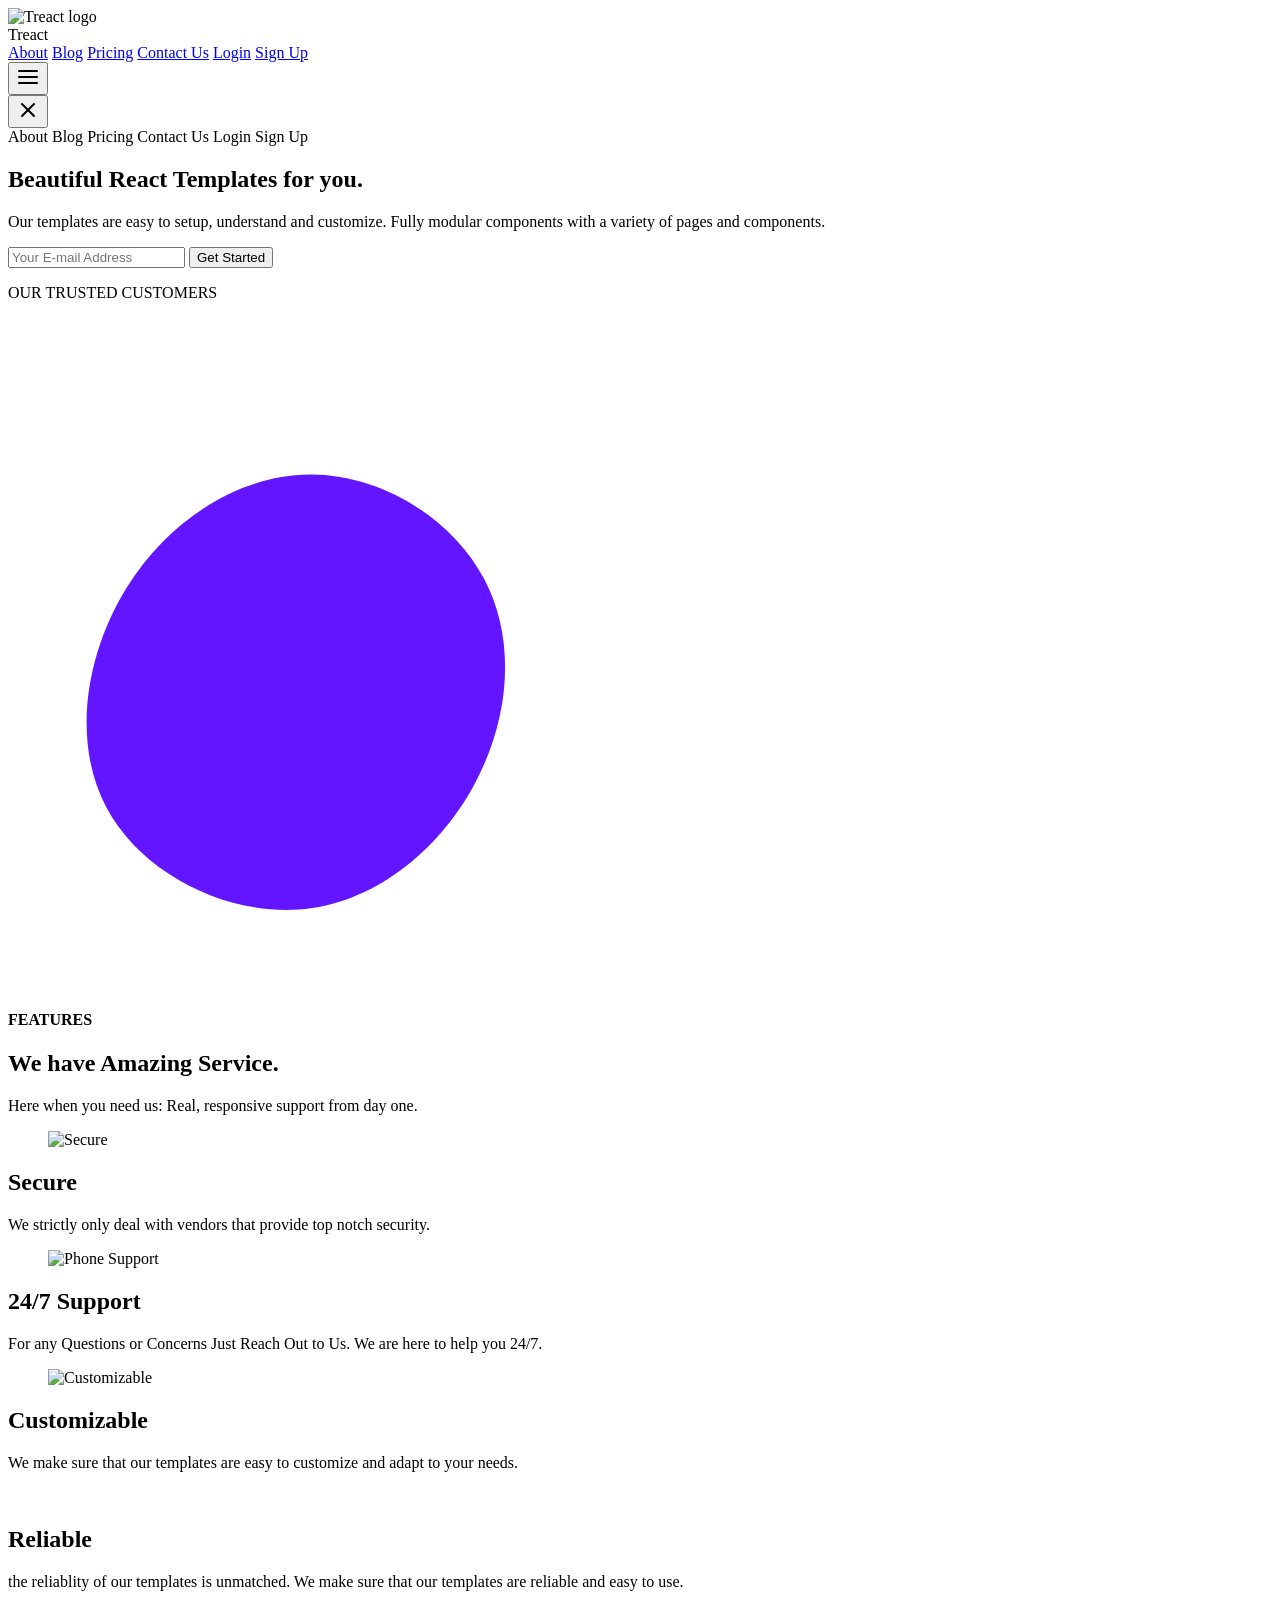
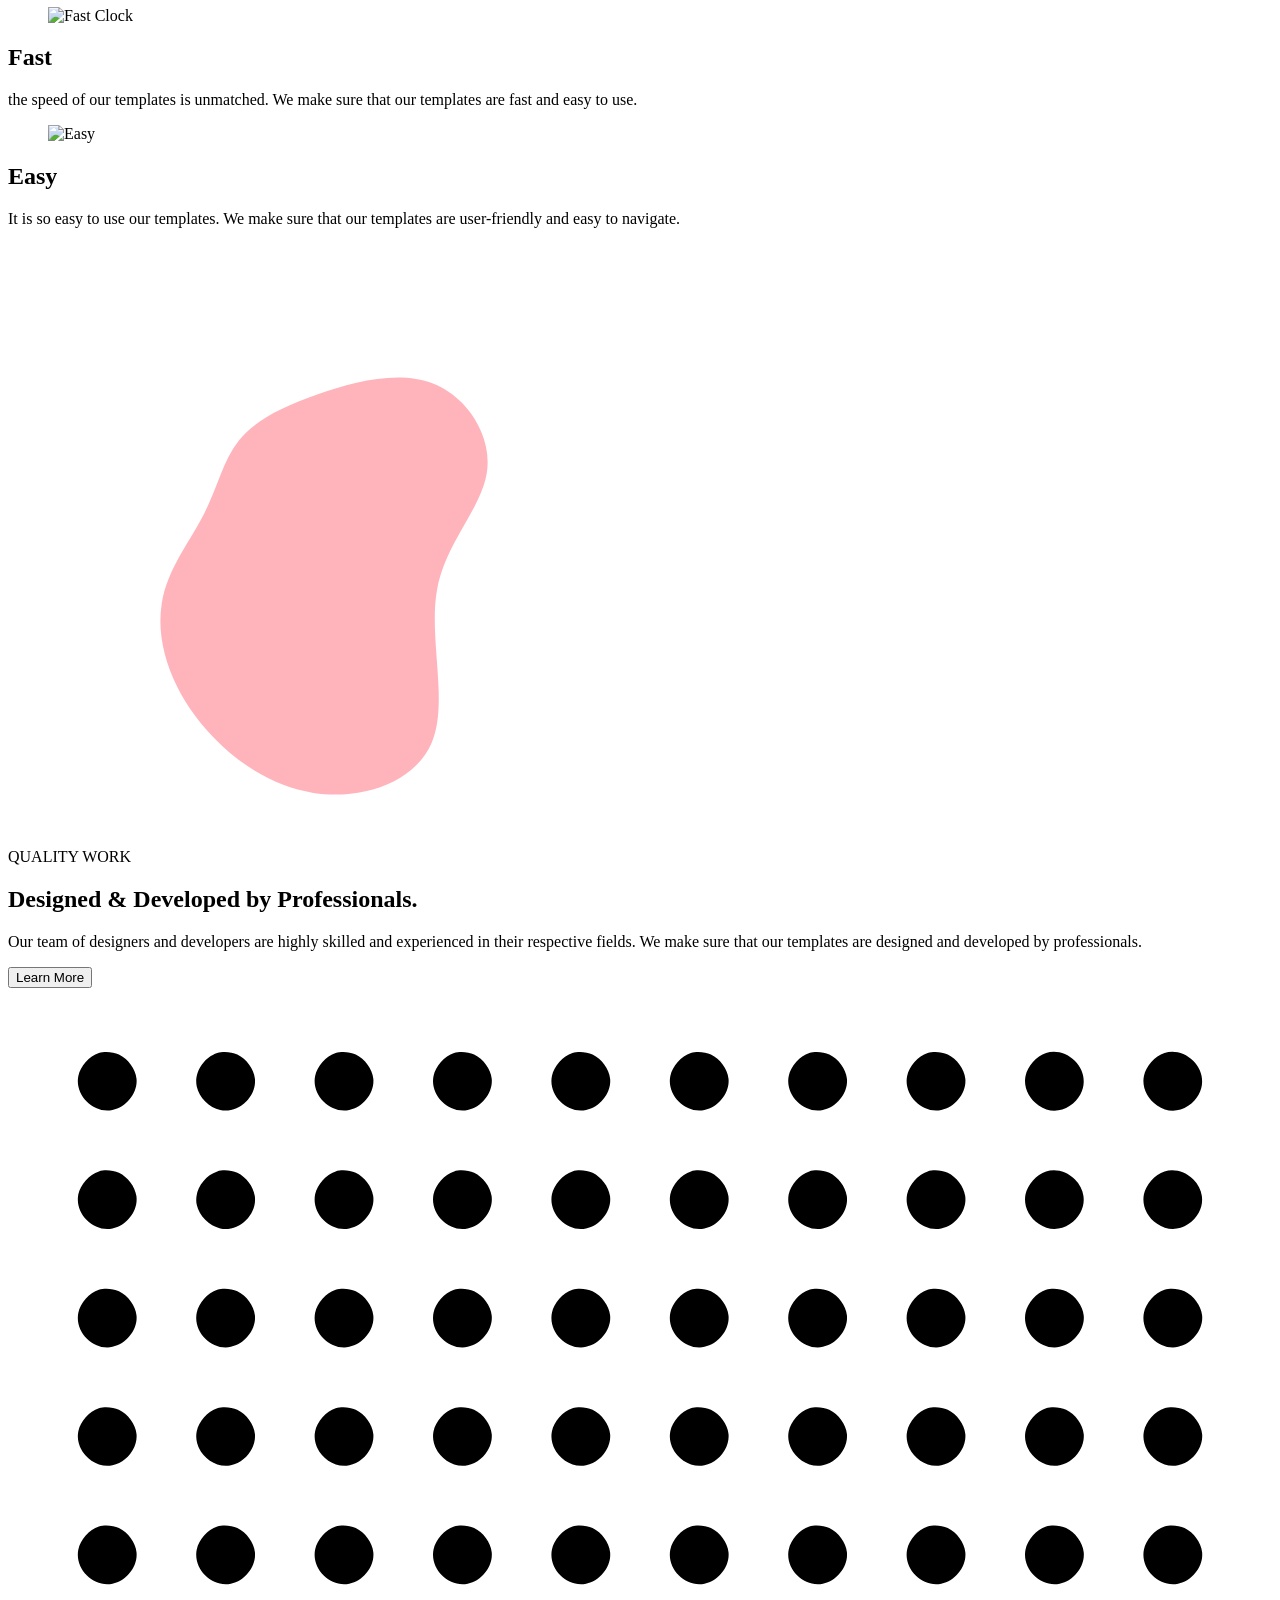
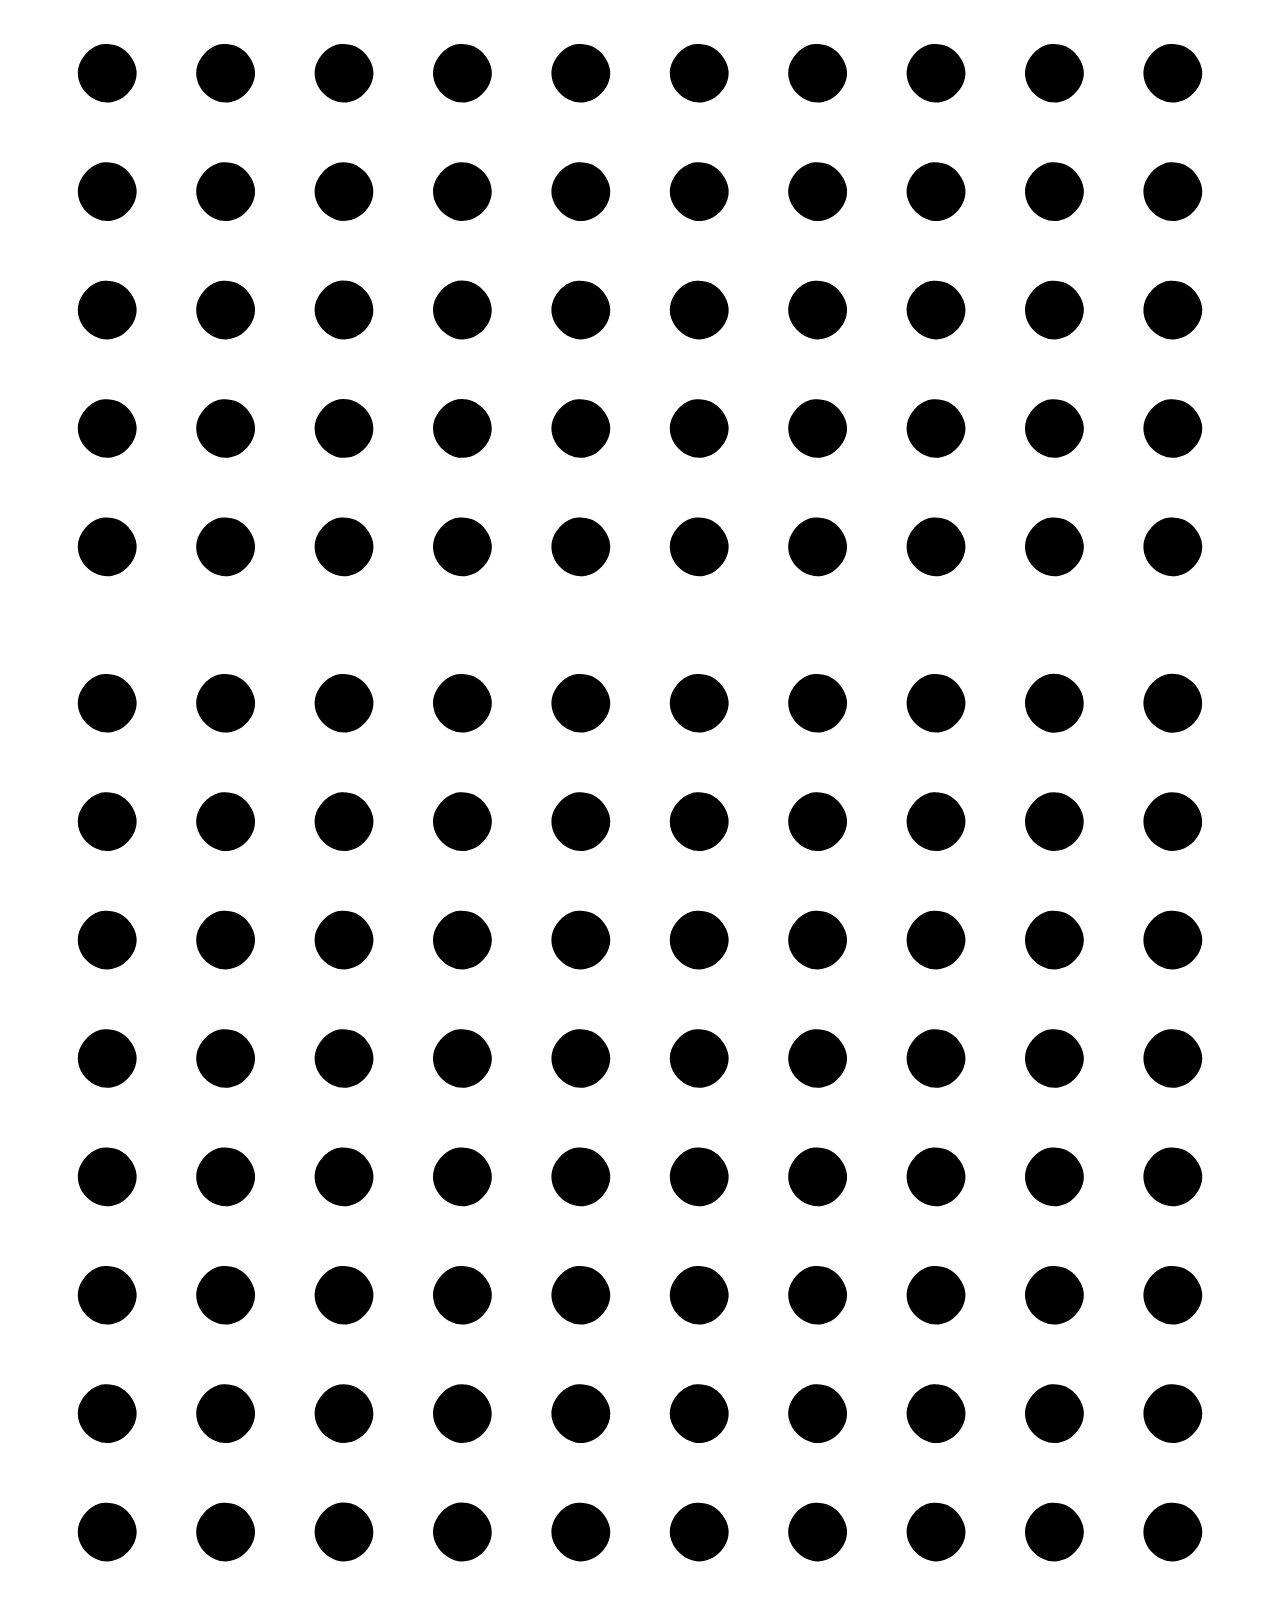
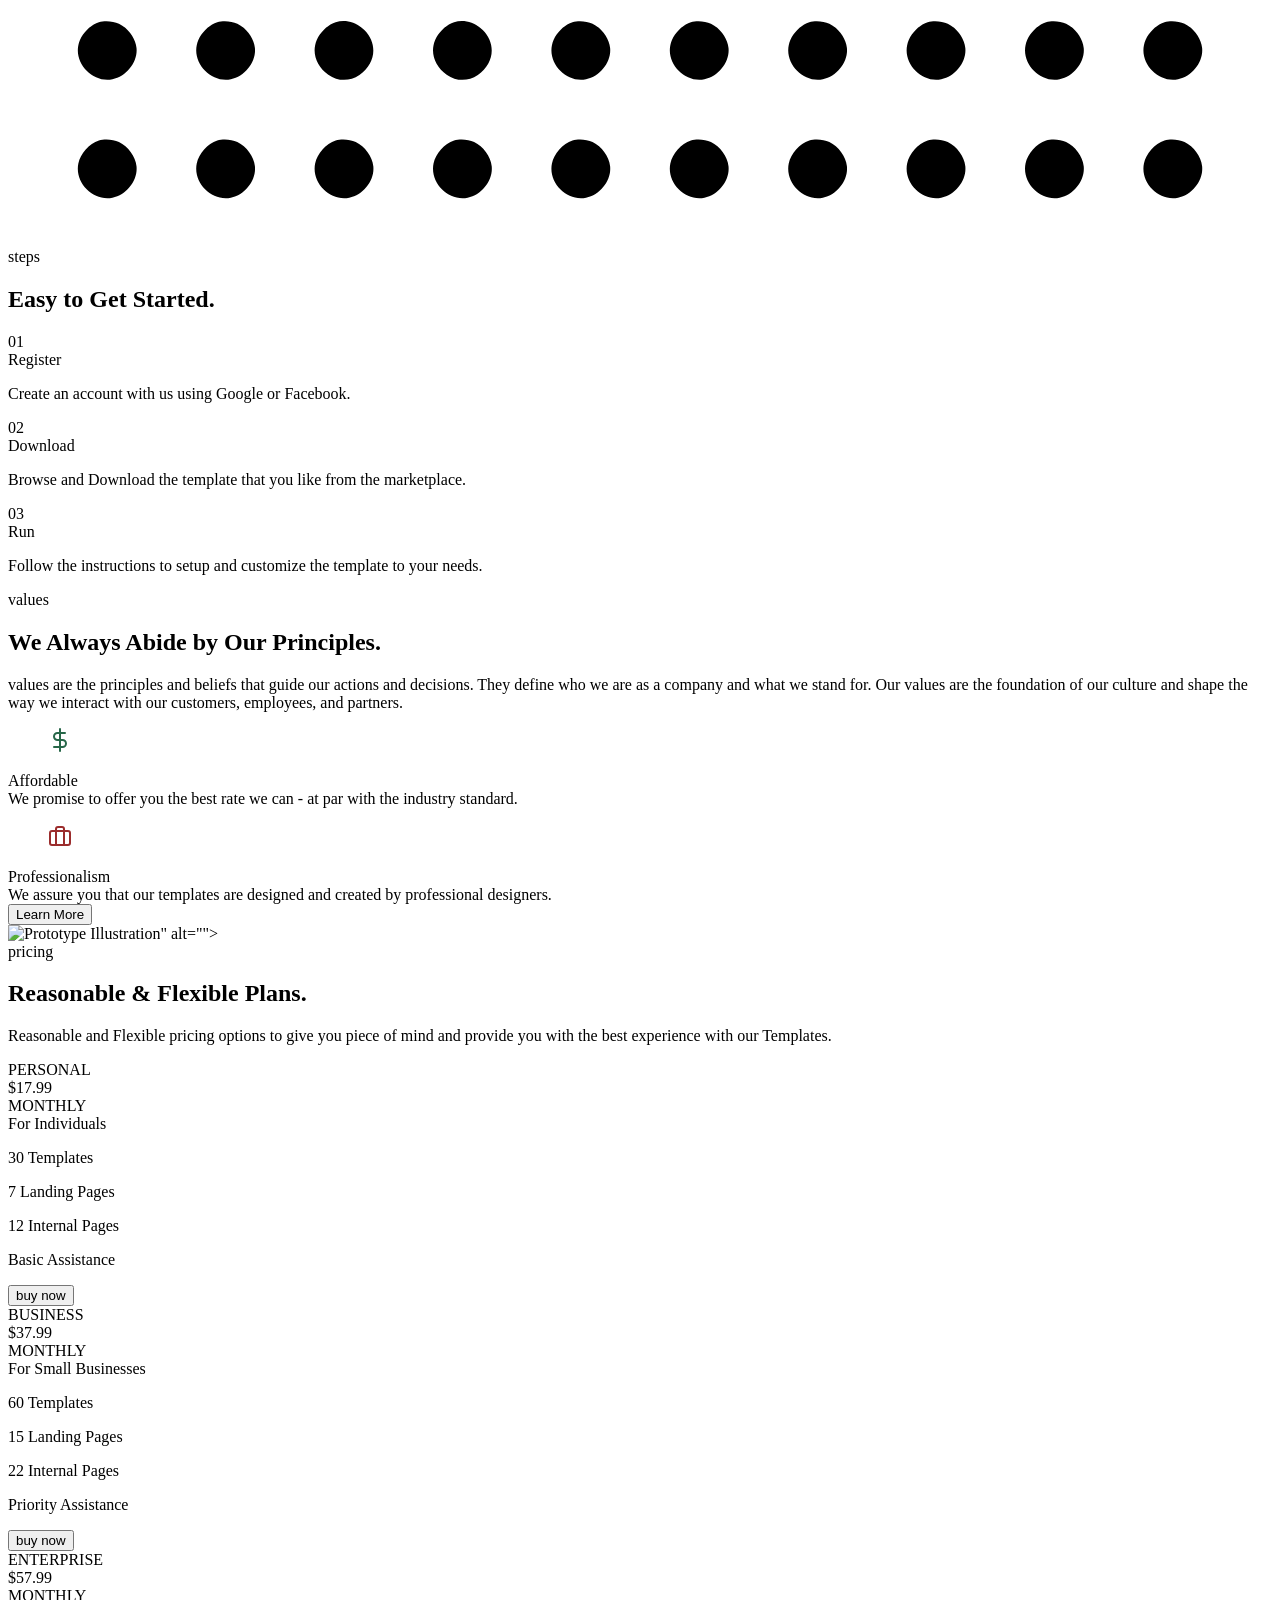
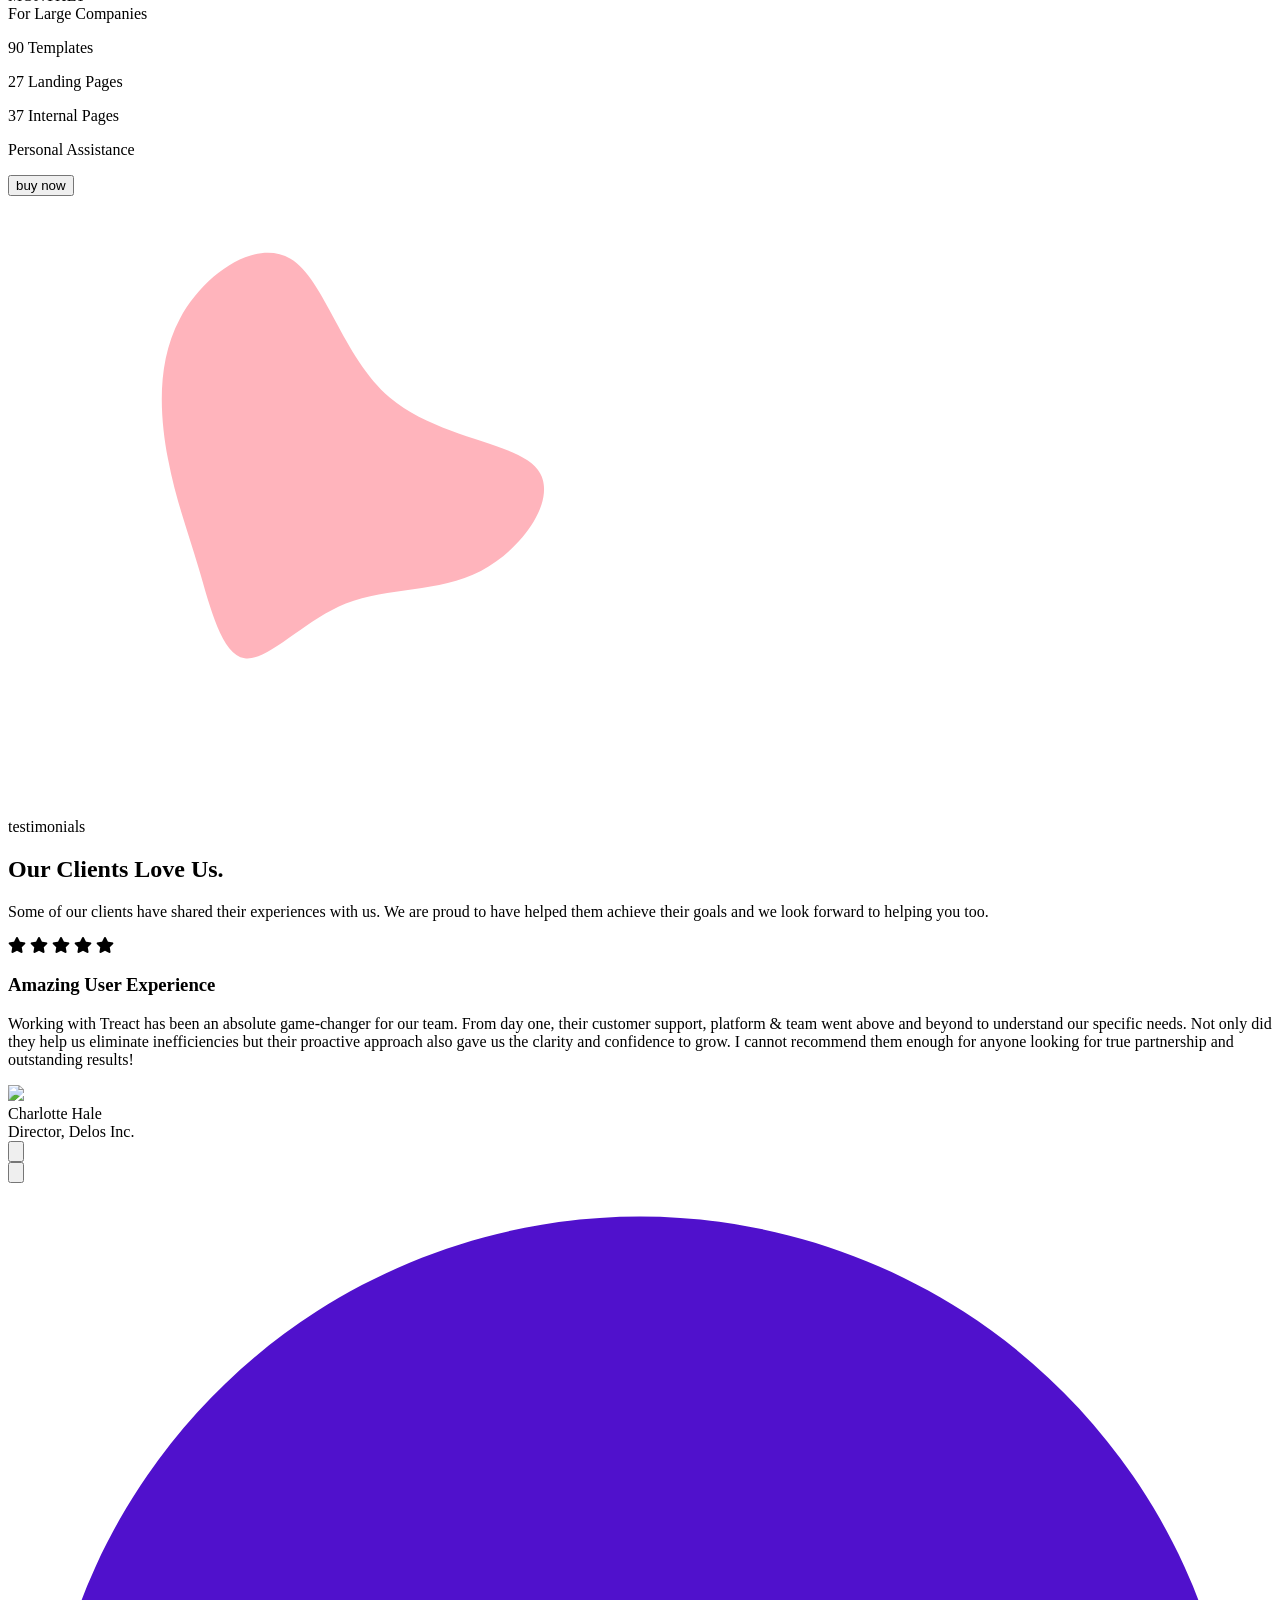
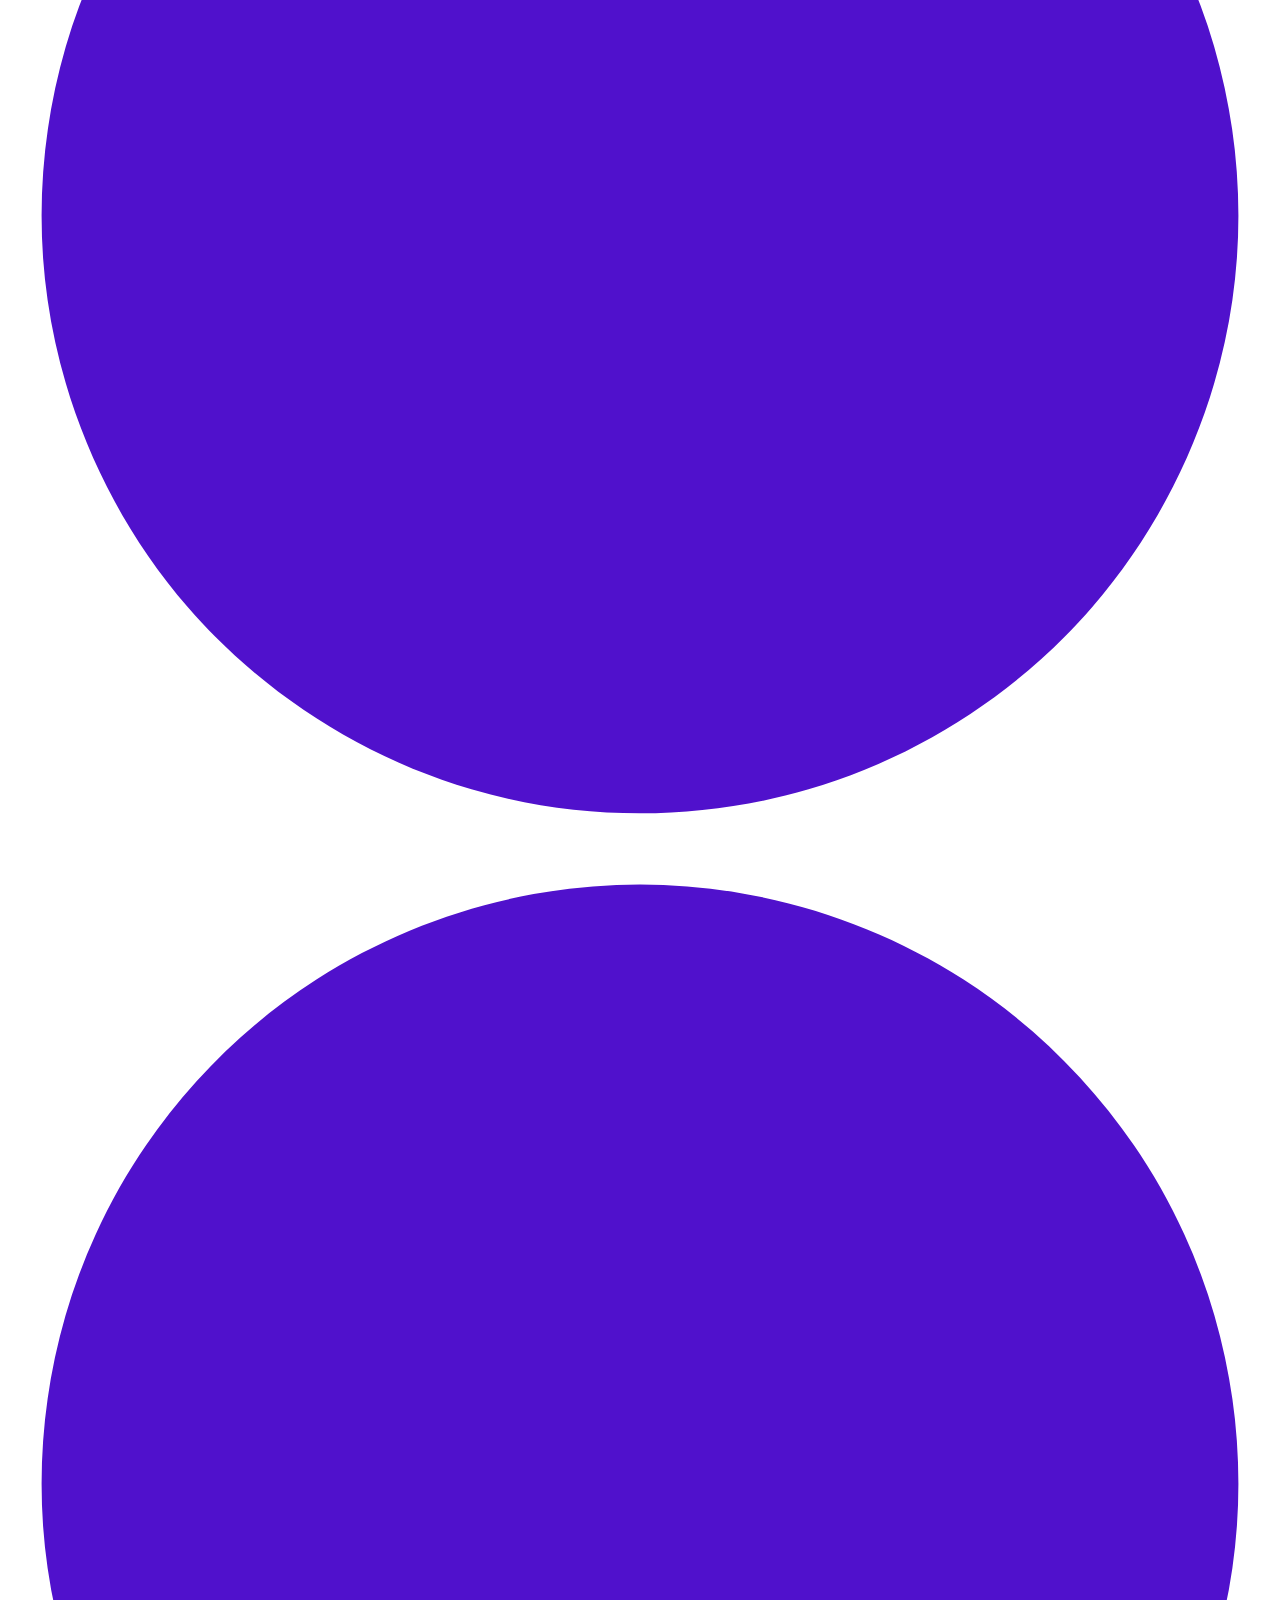
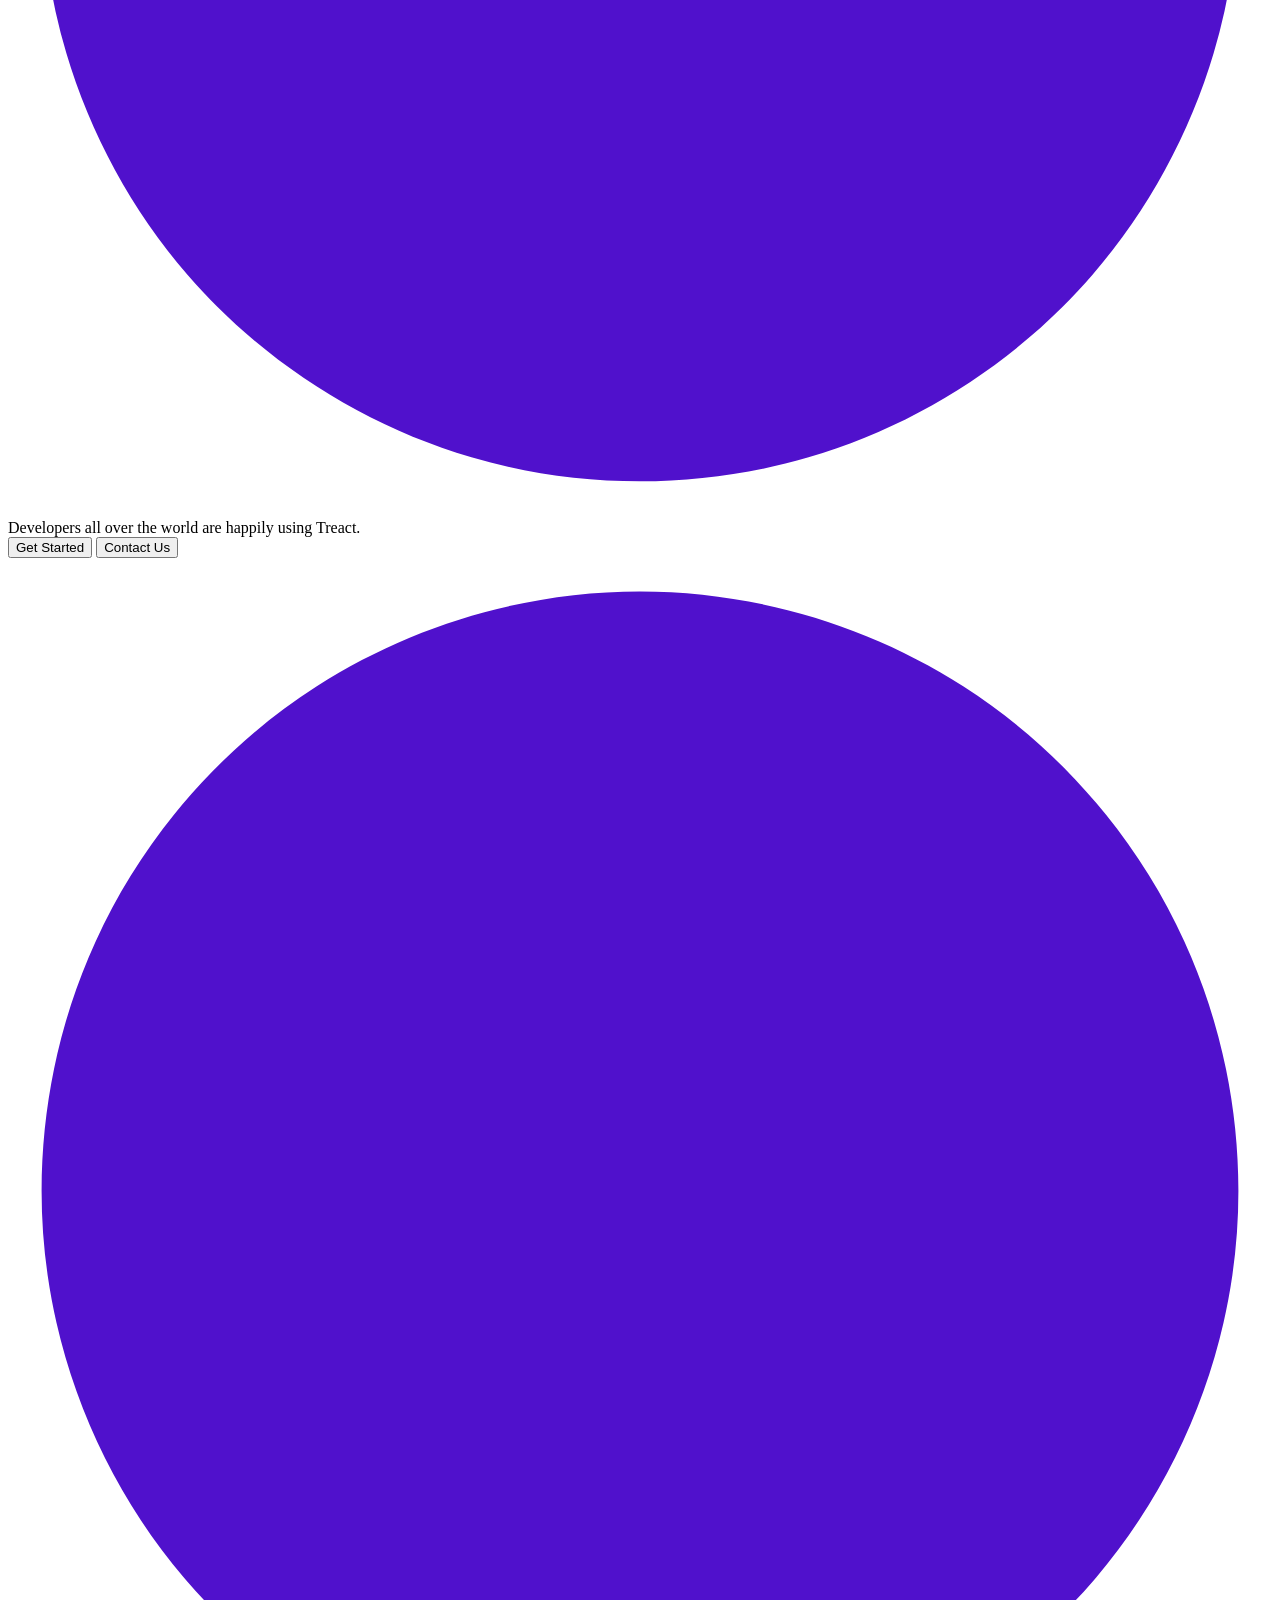
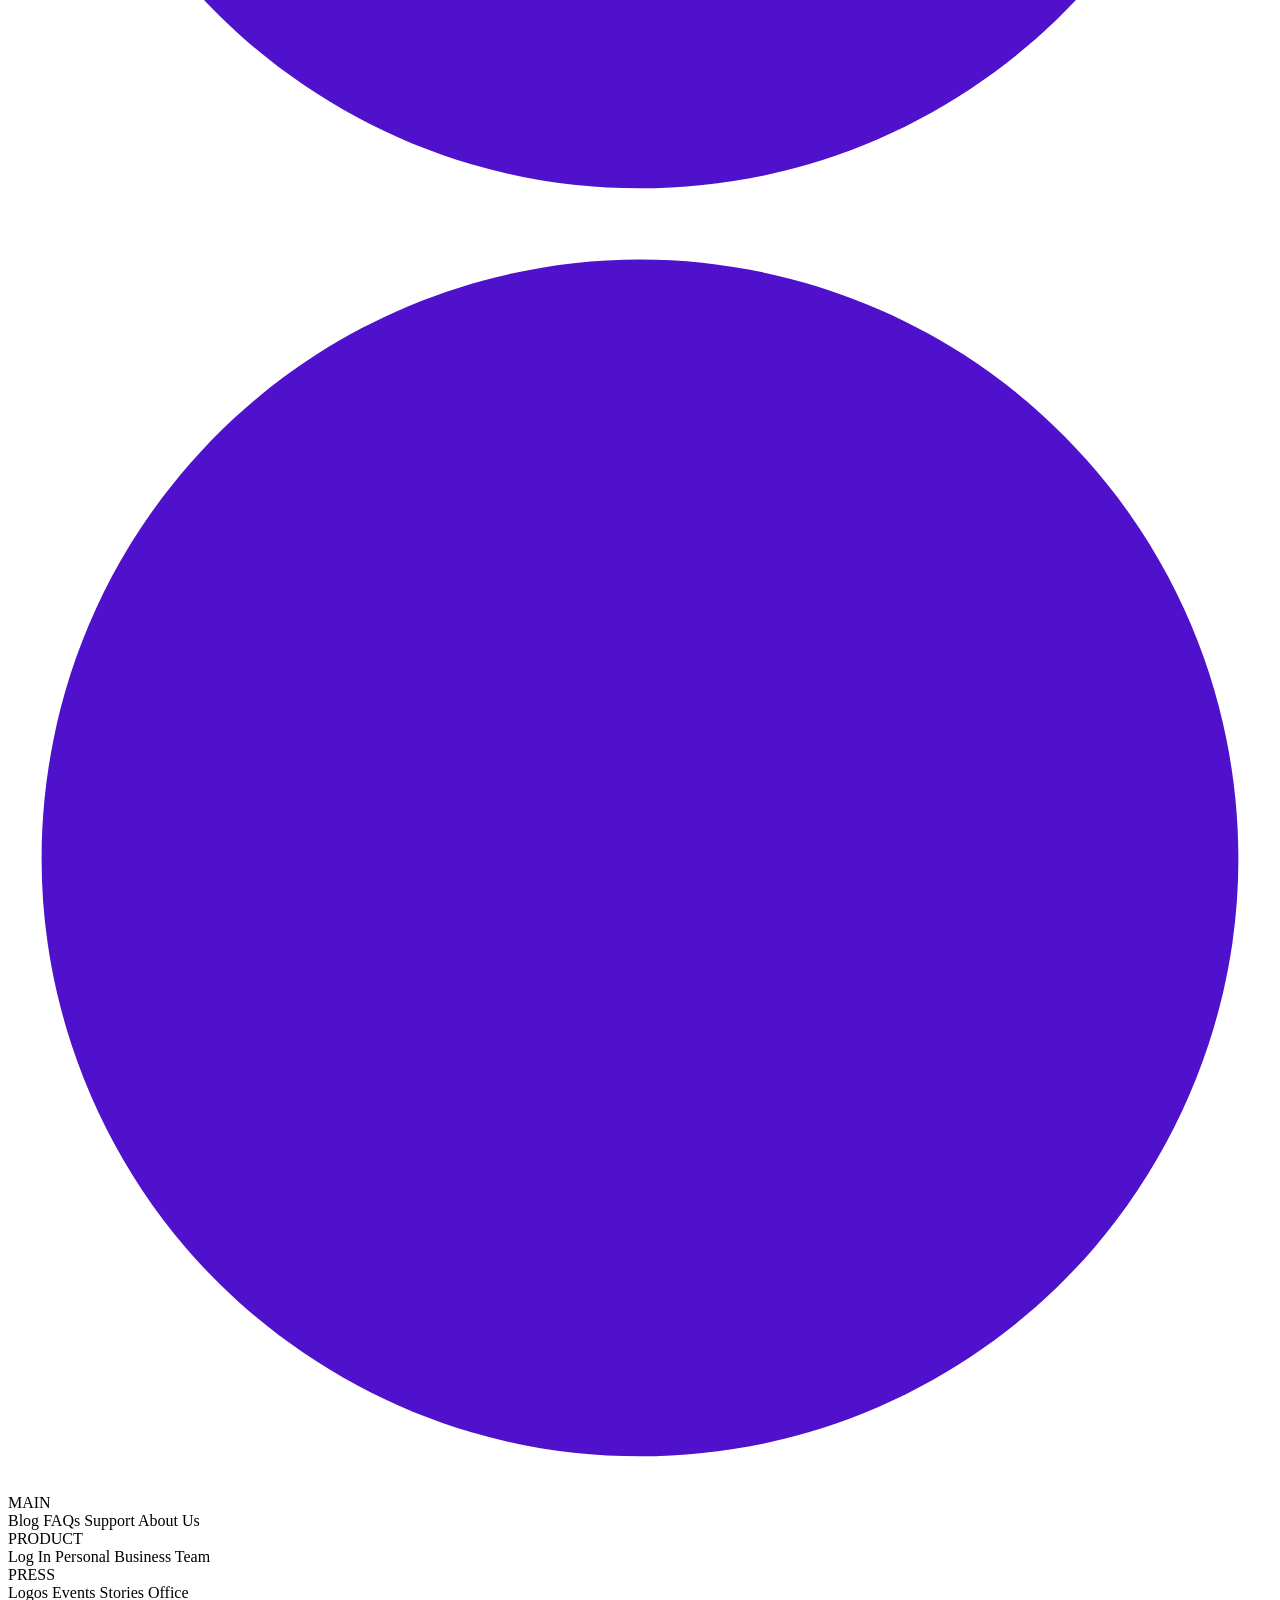
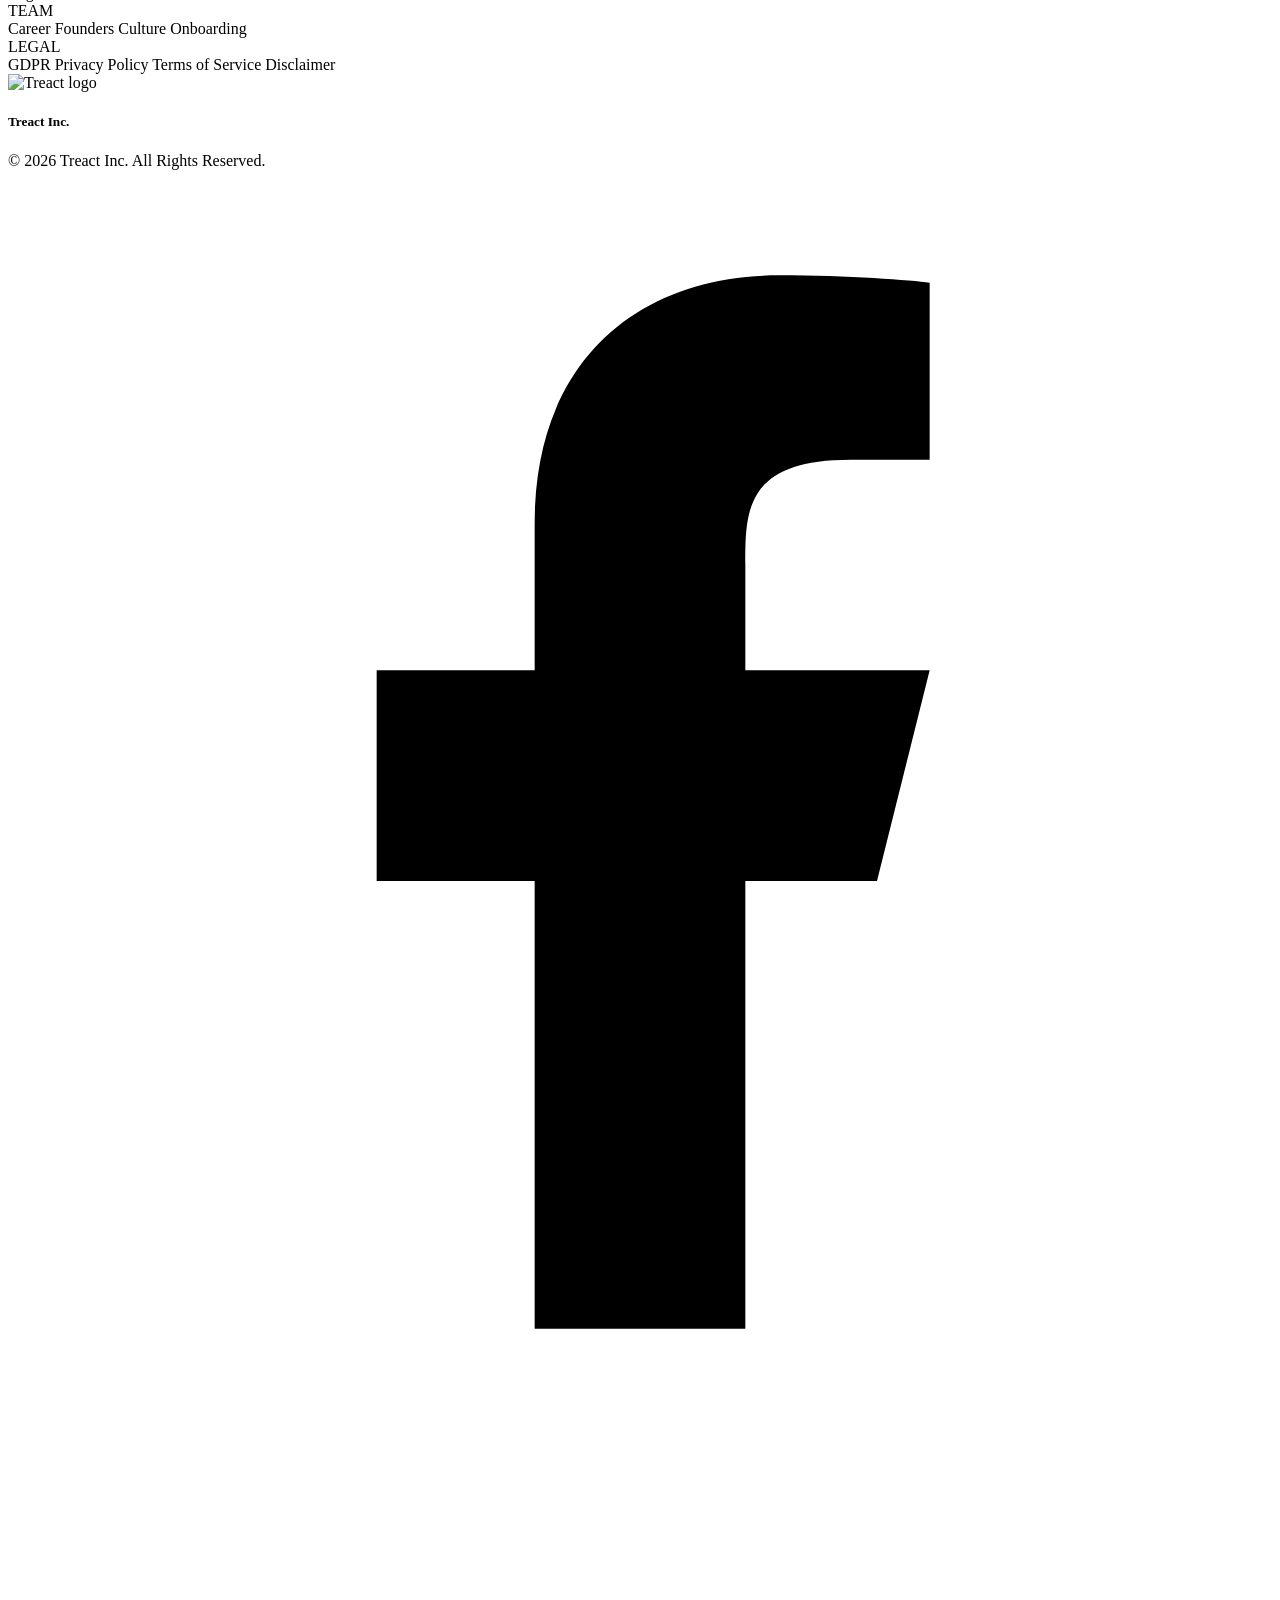
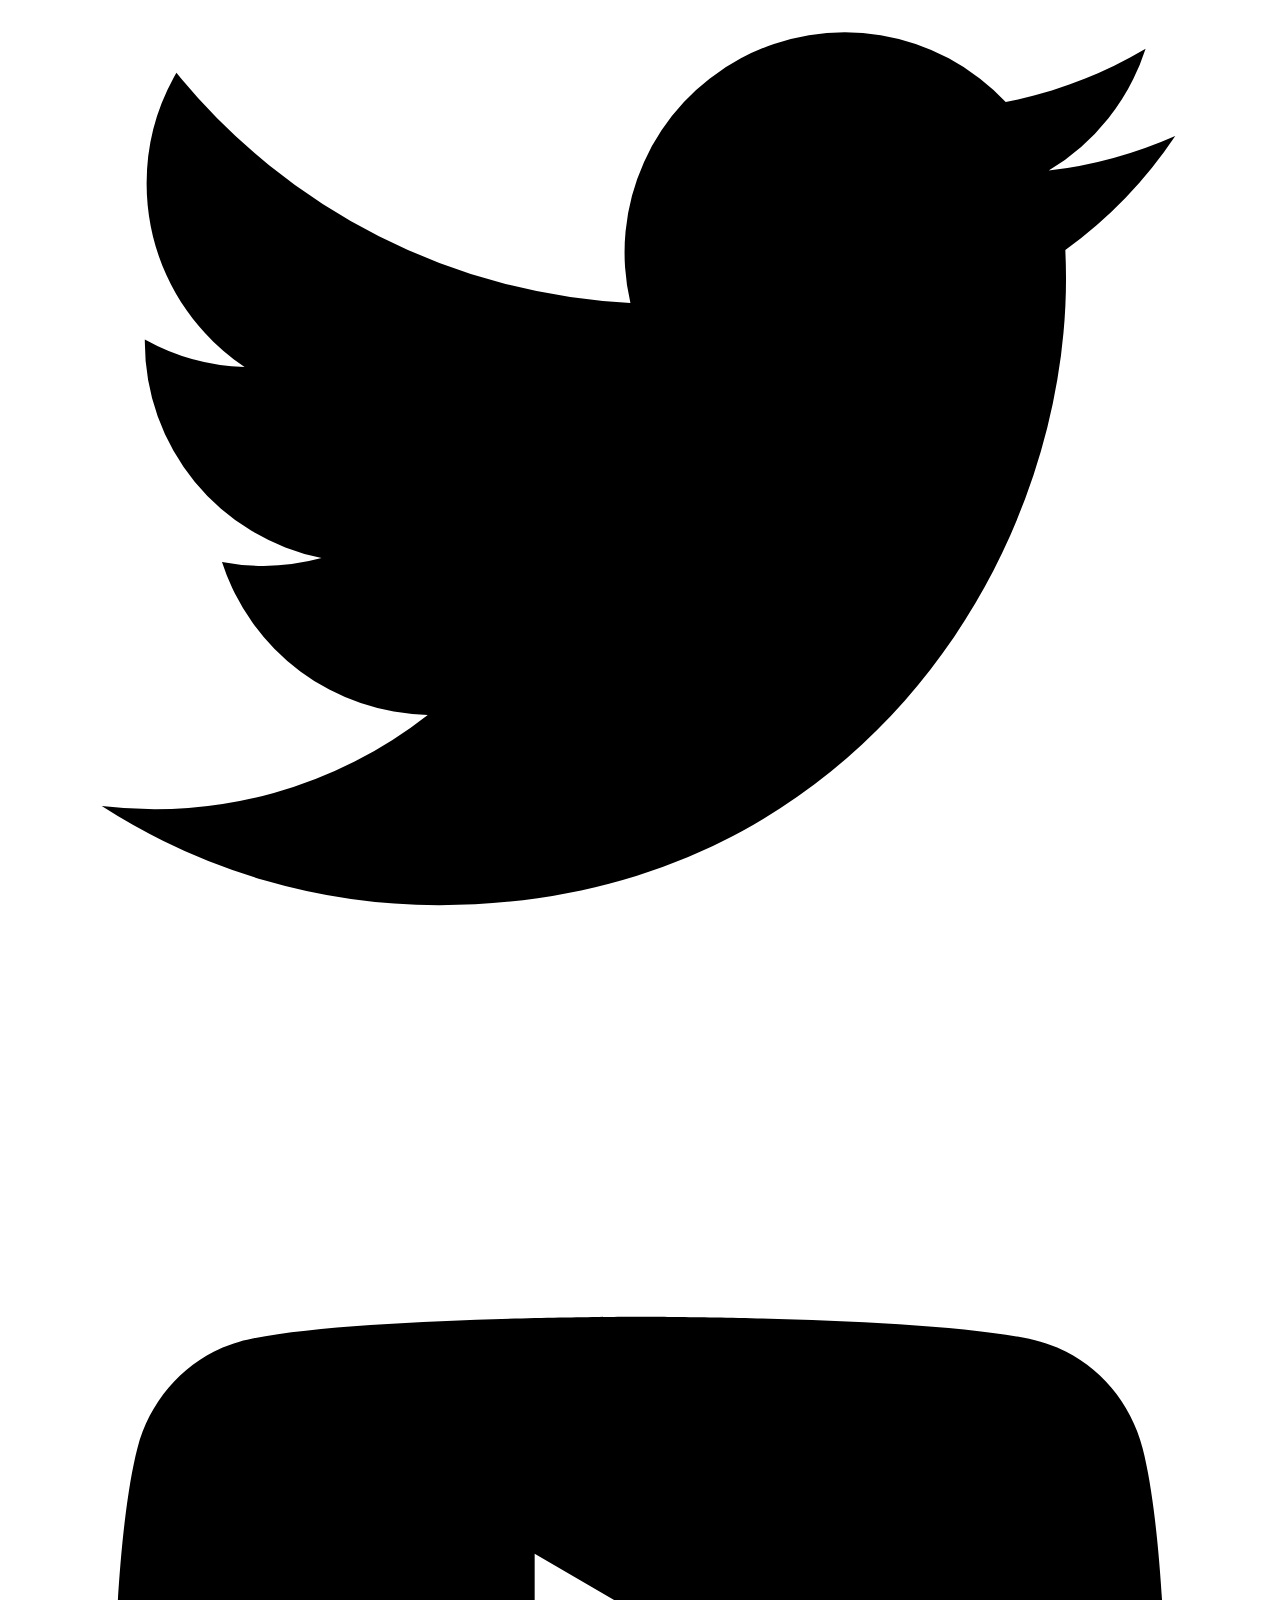
==== index.html @ c17e8ea1 "move index to root" ====
<!DOCTYPE html>
<html lang="en">

<head>
    <meta charset="UTF-8">
    <meta http-equiv="X-UA-Compatible" content="IE=edge">
    <meta name="viewport" content="width=device-width, initial-scale=1.0">
    <title>Document</title>
    <link rel="stylesheet" href="style.css">
    <link rel="stylesheet" href="https://pro.fontawesome.com/releases/v5.10.0/css/all.css"
        integrity="sha384-AYmEC3Yw5cVb3ZcuHtOA93w35dYTsvhLPVnYs9eStHfGJvOvKxVfELGroGkvsg+p" crossorigin="anonymous" />
    <script src="script.js"></script>
</head>

<body>
    <section id="landing">
        <nav>
            <div class="row nav__row">
                <div class="nav__logo">
                    <img class="nav__logo--img" src="https://encrypted-tbn0.gstatic.com/images?q=tbn:ANd9GcSqmVG8hvWy7BTm1nHPjxvRk5YlR1VVzu0cJvAjwIQRFw&s=10"
                        alt="Treact logo">
                    <div class="nav__logo--title">
                        Treact
                    </div>
                </div>
                <div class="nav__links">
                    <a href="#" class="nav__link">About</a>
                    <a href="#" class="nav__link">Blog</a>
                    <a href="#" class="nav__link">Pricing</a>
                    <a href="#" class="nav__link">Contact Us</a>
                    <a href="#" class="nav__link login">Login</a>
                    <a href="#" class="nav__link nav__link--primary">Sign Up</a>
                </div>
                <button class="btn__menu" onclick="openMenu()">
                    <svg xmlns="http://www.w3.org/2000/svg" width="24" height="24" viewBox="0 0 24 24" fill="none"
                        stroke="currentColor" stroke-width="2" stroke-linecap="round" stroke-linejoin="round"
                        class="btn__menu--svg">
                        <line x1="3" y1="12" x2="21" y2="12"></line>
                        <line x1="3" y1="6" x2="21" y2="6"></line>
                        <line x1="3" y1="18" x2="21" y2="18"></line>
                    </svg>
                </button>
            </div>
        </nav>
        <div class="modal">
            <button class="btn__menu btn__menu--close" onclick="closeMenu()">
                <svg xmlns="http://www.w3.org/2000/svg" width="24" height="24" viewBox="0 0 24 24" fill="none"
                    stroke="currentColor" stroke-width="2" stroke-linecap="round" stroke-linejoin="round"
                    class="light___StyledCloseIcon-lj69nl-14 fASujC">
                    <line x1="18" y1="6" x2="6" y2="18"></line>
                    <line x1="6" y1="6" x2="18" y2="18"></line>
                </svg>
            </button>
            <div class="modal__links">
                <a class="modal__link">About</a>
                <a class="modal__link">Blog</a>
                <a class="modal__link">Pricing</a>
                <a class="modal__link">Contact Us</a>
                <a class="modal__link">Login</a>
                <a class="modal__link modal__link--primary">Sign Up</a>
            </div>
        </div>
        <header>
            <div class="container">
                <div class="row">
                    <div class="header__description">
                        <h1>Beautiful React Templates <span class="purple">for you.</span></h1>
                        <p class="header__description--para">
                            Our templates are easy to setup, understand and customize. Fully modular components with a
                            variety of pages and components.
                        </p>
                        <div class="header__email">
                            <input type="text" class="header__email--input" placeholder="Your E-mail Address">
                            <button class="header__email--btn">Get Started</button>
                        </div>
                         <p class="header__customers--title">OUR TRUSTED CUSTOMERS</p>
                        <img src="https://module-2-fp-example-website.vercel.app/assets/customers-logo-strip.680ac7c2e8ae28161d2c.png" alt=""
                            class="header__customers">
                    </div>
                    <figure class="header__img--wrapper">
                        <img src="https://module-2-fp-example-website.vercel.app/assets/design-illustration-2.6da6a00b20c07c4a9b65d1870679e1b8.svg" alt=""
                            class="header__img">
                    </figure>
                </div>
            </div>
            <svg width="600" height="600" viewBox="0 0 600 600" xmlns="http://www.w3.org/2000/svg" class="header__blob">
                <g transform="translate(300,300)">
                    <path
                        d="M176.2,-106.9C208.7,-45.5,201.8,33.5,165.8,99.4C129.9,165.3,65,218.2,-9.2,223.5C-83.4,228.8,-166.9,186.7,-201.6,121.4C-236.4,56.2,-222.6,-32.2,-180.9,-98.9C-139.1,-165.7,-69.6,-210.8,1.2,-211.5C71.9,-212.2,143.8,-168.3,176.2,-106.9Z"
                        fill="#6415ff"></path>
                </g>
            </svg>
        </header>
    </section>
    <main>
        <section id="features">
            <div class="container">
                <div class="row__narrow">
                    <h4 class="section__tag">FEATURES</h4>
                    <h2 class="section__title">We have Amazing <span class="purple">Service.</span></h2>
                    <div class="section__para">
                        Here when you need us: Real, responsive support from day one.
                    </div>
                    <div class="features">
                        <div class="feature">
                            <div class="feature__row">
                                <figure class="feature__img--wrapper">
                                    <img src="https://cdn-icons-png.flaticon.com/128/6783/6783360.png" alt="Secure"
                                        class="feature__img">
                                </figure>
                                <div class="feature__text">
                                    <h2 class="feature__title">Secure</h2>
                                    <p class="feature__para">We strictly only deal with vendors that provide top notch
                                        security.</p>
                                </div>
                            </div>
                        </div>
                        <div class="feature">
                            <div class="feature__row">
                                <figure class="feature__img--wrapper">
                                    <img src="https://encrypted-tbn0.gstatic.com/images?q=tbn:ANd9GcSK4OyngrTTGBsKcCenoRKGISTpN1ACVsqXDJMXFHU_zA&s=10" alt="Phone Support"
                                        class="feature__img">
                                </figure>
                                <div class="feature__text">
                                    <h2 class="feature__title">24/7 Support</h2>
                                    <p class="feature__para">For any Questions or Concerns Just Reach Out to Us. We are here to help you 24/7.</p>
                                </div>
                            </div>
                        </div>
                        <div class="feature">
                            <div class="feature__row">
                                <figure class="feature__img--wrapper">
                                    <img src="https://assets.streamlinehq.com/image/private/w_300,h_300,ar_1/f_auto/v1/icons/interface-essential/cog-thjo10jccoxr1orrjphwp.png/cog-jsoup10zbye7a6dih502u.png?_a=DATAiZAAZAA0"
                                        alt="Customizable" class="feature__img">
                                </figure>
                                <div class="feature__text">
                                    <h2 class="feature__title">Customizable</h2>
                                    <p class="feature__para">We make sure that our templates are easy to customize and adapt to your needs.</p>
                                </div>
                            </div>
                        </div>
                        <div class="feature">
                            <div class="feature__row">
                                <figure class="feature__img--wrapper">
                                    <img src="https://assets.streamlinehq.com/image/private/w_300,h_300,ar_1/f_auto/v1/icons/1/badge-check-jucck25has5z1dnfs8ob3.png/badge-check-s38p1aly4qk9c76kido968.png?_a=DATAiZAAZAA0"
                                        alt="" class="feature__img">
                                </figure>
                                <div class="feature__text">
                                    <h2 class="feature__title">Reliable</h2>
                                    <p class="feature__para">the reliablity of our templates is unmatched. We make sure that our templates are reliable and easy to use.</p>
                                </div>
                            </div>
                        </div>
                        <div class="feature">
                            <div class="feature__row">
                                <figure class="feature__img--wrapper">
                                    <img src="https://cdn-icons-png.flaticon.com/128/7323/7323234.png" alt="Fast Clock"
                                        class="feature__img">
                                </figure>
                                <div class="feature__text">
                                    <h2 class="feature__title">Fast</h2>
                                    <p class="feature__para">the speed of our templates is unmatched. We make sure that our templates are fast and easy to use.</p>
                                </div>
                            </div>
                        </div>
                        <div class="feature">
                            <div class="feature__row">
                                <figure class="feature__img--wrapper">
                                    <img src="https://cdn-icons-png.flaticon.com/128/3798/3798326.png" alt="Easy"
                                        class="feature__img">
                                </figure>
                                <div class="feature__text">
                                    <h2 class="feature__title">Easy</h2>
                                    <p class="feature__para">It is so easy to use our templates. We make sure that our templates are user-friendly and easy to navigate.</p>
                                </div>
                            </div>
                        </div>
                    </div>
                </div>
            </div>
            <svg width="600" height="600" viewBox="0 0 600 600" xmlns="http://www.w3.org/2000/svg"
                class="features__blob">
                <g transform="translate(300,300)">
                    <path
                        d="M125,-160.4C159.9,-146.7,184.6,-107.3,178.8,-70.9C173.1,-34.4,137,-0.8,128.8,47.3C120.7,95.5,140.6,158.2,123.8,198.4C107,238.6,53.5,256.3,5.4,248.9C-42.7,241.5,-85.4,208.9,-112.7,172.1C-140,135.3,-151.8,94.2,-146.3,59.7C-140.8,25.1,-117.9,-2.9,-104,-30.1C-90.1,-57.3,-85,-83.7,-69.1,-103.5C-53.3,-123.4,-26.6,-136.7,9.2,-149.4C45.1,-162,90.1,-174,125,-160.4Z"
                        fill="#FFB4BC"></path>
                </g>
            </svg>
        </section>
        <section id="quality">
            <div class="container">
                <div class="row">
                    <div class="quality__description">
                        <div class="section__tag">
                            QUALITY WORK
                        </div>
                        <h2 class="section__title">Designed & Developed by <span class="purple">Professionals.</span>
                        </h2>
                        <p class="section__para">
                            Our team of designers and developers are highly skilled and experienced in their respective fields. We make sure that our templates are designed and developed by professionals.
                        </p>
                        <button class="btn">
                            Learn More
                        </button>
                    </div>
                    <figure class="quality__img--wrapper">
                        <img src="https://module-2-fp-example-website.vercel.app/assets/hero-screenshot-1.40a097b525c2f8c9808e.png" alt=""
                            class="quality__img">
                        <svg viewBox="0 0 1280 1280" class="quality__grid">
                            <path
                                d="M55 33.5C44.5 37 35 47.6 32.8 58.3c-4.3 20.6 16.3 41.2 36.9 36.9 15.5-3.2 27.5-19 26-33.9-1.1-10.5-9-21.3-19-26.2-6.1-2.9-15.5-3.6-21.7-1.6zM183 33.5c-15.1 5-25.3 21.6-22.2 36.2 2.5 11.9 13.6 23 25.4 25.5 19.4 4.1 39.5-14.2 37.5-33.9-1.1-10.5-9-21.3-19-26.2-6.1-2.9-15.5-3.6-21.7-1.6zM311 33.5c-10.5 3.5-20 14.1-22.2 24.8-4.3 20.6 16.3 41.2 36.9 36.9 15.5-3.2 27.5-19 26-33.9-1.1-10.5-9-21.3-19-26.2-6.1-2.9-15.5-3.6-21.7-1.6zM439 33.5c-10.5 3.5-20 14.1-22.2 24.8-4.3 20.6 16.3 41.2 36.9 36.9 15.5-3.2 27.5-19 26-33.9-1.1-10.5-9-21.3-19-26.2-6.1-2.9-15.5-3.6-21.7-1.6zM567 33.5c-10.5 3.5-20 14.1-22.2 24.8-4.3 20.6 16.3 41.2 36.9 36.9 15.5-3.2 27.5-19 26-33.9-1.1-10.5-9-21.3-19-26.2-6.1-2.9-15.5-3.6-21.7-1.6zM695 33.5c-10.5 3.5-20 14.1-22.2 24.8-4.3 20.6 16.3 41.2 36.9 36.9 15.5-3.2 27.5-19 26-33.9-1.1-10.5-9-21.3-19-26.2-6.1-2.9-15.5-3.6-21.7-1.6zM823 33.5c-10.5 3.5-20 14.1-22.2 24.8-4.3 20.6 16.3 41.2 36.9 36.9 15.5-3.2 27.5-19 26-33.9-1.1-10.5-9-21.3-19-26.2-6.1-2.9-15.5-3.6-21.7-1.6zM951 33.5c-10.5 3.5-20 14.1-22.2 24.8-4.3 20.6 16.3 41.2 36.9 36.9 15.5-3.2 27.5-19 26-33.9-1.1-10.5-9-21.3-19-26.2-6.1-2.9-15.5-3.6-21.7-1.6zM1079 33.5c-10.5 3.5-20 14.1-22.2 24.8-2.5 11.7 3.2 24.4 14.2 31.9 10.7 7.4 22.9 7.5 33.7.3 17.7-11.8 20.1-33.8 5.3-48.5-8.5-8.6-20.7-11.9-31-8.5zM1207 33.5c-10.5 3.5-20 14.1-22.2 24.8-2.5 11.7 3.2 24.4 14.2 31.9 10.7 7.4 22.9 7.5 33.7.3 17.7-11.8 20.1-33.8 5.3-48.5-8.5-8.6-20.7-11.9-31-8.5zM55 161.5c-10.5 3.5-20 14.1-22.2 24.8-4.3 20.6 16.3 41.2 36.9 36.9 15.5-3.2 27.5-19 26-33.9-1.1-10.5-9-21.3-19-26.2-6.1-2.9-15.5-3.6-21.7-1.6zM183 161.5c-15.1 5-25.3 21.6-22.2 36.2 2.5 11.9 13.6 23 25.4 25.5 19.4 4.1 39.5-14.2 37.5-33.9-1.1-10.5-9-21.3-19-26.2-6.1-2.9-15.5-3.6-21.7-1.6zM311 161.5c-10.5 3.5-20 14.1-22.2 24.8-4.3 20.6 16.3 41.2 36.9 36.9 15.5-3.2 27.5-19 26-33.9-1.1-10.5-9-21.3-19-26.2-6.1-2.9-15.5-3.6-21.7-1.6zM439 161.5c-10.5 3.5-20 14.1-22.2 24.8-4.3 20.6 16.3 41.2 36.9 36.9 15.5-3.2 27.5-19 26-33.9-1.1-10.5-9-21.3-19-26.2-6.1-2.9-15.5-3.6-21.7-1.6zM567 161.5c-10.5 3.5-20 14.1-22.2 24.8-4.3 20.6 16.3 41.2 36.9 36.9 15.5-3.2 27.5-19 26-33.9-1.1-10.5-9-21.3-19-26.2-6.1-2.9-15.5-3.6-21.7-1.6zM695 161.5c-10.5 3.5-20 14.1-22.2 24.8-4.3 20.6 16.3 41.2 36.9 36.9 15.5-3.2 27.5-19 26-33.9-1.1-10.5-9-21.3-19-26.2-6.1-2.9-15.5-3.6-21.7-1.6zM823 161.5c-10.5 3.5-20 14.1-22.2 24.8-4.3 20.6 16.3 41.2 36.9 36.9 15.5-3.2 27.5-19 26-33.9-1.1-10.5-9-21.3-19-26.2-6.1-2.9-15.5-3.6-21.7-1.6zM951 161.5c-10.5 3.5-20 14.1-22.2 24.8-4.3 20.6 16.3 41.2 36.9 36.9 15.5-3.2 27.5-19 26-33.9-1.1-10.5-9-21.3-19-26.2-6.1-2.9-15.5-3.6-21.7-1.6zM1079 161.5c-10.5 3.5-20 14.1-22.2 24.8-2.5 11.7 3.2 24.4 14.2 31.9 10.7 7.4 22.9 7.5 33.7.3 17.7-11.8 20.1-33.8 5.3-48.5-8.5-8.6-20.7-11.9-31-8.5zM1207 161.5c-10.5 3.5-20 14.1-22.2 24.8-2.5 11.7 3.2 24.4 14.2 31.9 10.7 7.4 22.9 7.5 33.7.3 17.7-11.8 20.1-33.8 5.3-48.5-8.5-8.6-20.7-11.9-31-8.5zM55 289.5c-10.5 3.5-20 14.1-22.2 24.8-4.3 20.6 16.3 41.2 36.9 36.9 15.5-3.2 27.5-19 26-33.9-1.1-10.5-9-21.3-19-26.2-6.1-2.9-15.5-3.6-21.7-1.6zM183 289.5c-10.5 3.5-20 14.1-22.2 24.8-4.3 20.6 16.3 41.2 36.9 36.9 15.5-3.2 27.5-19 26-33.9-1.1-10.5-9-21.3-19-26.2-6.1-2.9-15.5-3.6-21.7-1.6zM311 289.5c-10.5 3.5-20 14.1-22.2 24.8-4.3 20.6 16.3 41.2 36.9 36.9 15.5-3.2 27.5-19 26-33.9-1.1-10.5-9-21.3-19-26.2-6.1-2.9-15.5-3.6-21.7-1.6zM439 289.5c-10.5 3.5-20 14.1-22.2 24.8-4.3 20.6 16.3 41.2 36.9 36.9 15.5-3.2 27.5-19 26-33.9-1.1-10.5-9-21.3-19-26.2-6.1-2.9-15.5-3.6-21.7-1.6zM567 289.5c-10.5 3.5-20 14.1-22.2 24.8-4.3 20.6 16.3 41.2 36.9 36.9 15.5-3.2 27.5-19 26-33.9-1.1-10.5-9-21.3-19-26.2-6.1-2.9-15.5-3.6-21.7-1.6zM695 289.5c-10.5 3.5-20 14.1-22.2 24.8-4.3 20.6 16.3 41.2 36.9 36.9 15.5-3.2 27.5-19 26-33.9-1.1-10.5-9-21.3-19-26.2-6.1-2.9-15.5-3.6-21.7-1.6zM823 289.5c-10.5 3.5-20 14.1-22.2 24.8-4.3 20.6 16.3 41.2 36.9 36.9 15.5-3.2 27.5-19 26-33.9-1.1-10.5-9-21.3-19-26.2-6.1-2.9-15.5-3.6-21.7-1.6zM951 289.5c-10.5 3.5-20 14.1-22.2 24.8-4.3 20.6 16.3 41.2 36.9 36.9 15.5-3.2 27.5-19 26-33.9-1.1-10.5-9-21.3-19-26.2-6.1-2.9-15.5-3.6-21.7-1.6zM1079 289.5c-10.5 3.5-20 14.1-22.2 24.8-4.3 20.6 16.3 41.2 36.9 36.9 15.5-3.2 27.5-19 26-33.9-1.1-10.5-9-21.3-19-26.2-6.1-2.9-15.5-3.6-21.7-1.6zM1207 289.5c-10.5 3.5-20 14.1-22.2 24.8-4.3 20.6 16.3 41.2 36.9 36.9 15.5-3.2 27.5-19 26-33.9-1.1-10.5-9-21.3-19-26.2-6.1-2.9-15.5-3.6-21.7-1.6zM55 417.5c-10.5 3.5-20 14.1-22.2 24.8-4.3 20.6 16.3 41.2 36.9 36.9 15.5-3.2 27.5-19 26-33.9-1.1-10.5-9-21.3-19-26.2-6.1-2.9-15.5-3.6-21.7-1.6zM183 417.5c-10.5 3.5-20 14.1-22.2 24.8-4.3 20.6 16.3 41.2 36.9 36.9 15.5-3.2 27.5-19 26-33.9-1.1-10.5-9-21.3-19-26.2-6.1-2.9-15.5-3.6-21.7-1.6zM311 417.5c-10.5 3.5-20 14.1-22.2 24.8-4.3 20.6 16.3 41.2 36.9 36.9 15.5-3.2 27.5-19 26-33.9-1.1-10.5-9-21.3-19-26.2-6.1-2.9-15.5-3.6-21.7-1.6zM439 417.5c-10.5 3.5-20 14.1-22.2 24.8-4.3 20.6 16.3 41.2 36.9 36.9 15.5-3.2 27.5-19 26-33.9-1.1-10.5-9-21.3-19-26.2-6.1-2.9-15.5-3.6-21.7-1.6zM567 417.5c-10.5 3.5-20 14.1-22.2 24.8-4.3 20.6 16.3 41.2 36.9 36.9 15.5-3.2 27.5-19 26-33.9-1.1-10.5-9-21.3-19-26.2-6.1-2.9-15.5-3.6-21.7-1.6zM695 417.5c-10.5 3.5-20 14.1-22.2 24.8-4.3 20.6 16.3 41.2 36.9 36.9 15.5-3.2 27.5-19 26-33.9-1.1-10.5-9-21.3-19-26.2-6.1-2.9-15.5-3.6-21.7-1.6zM823 417.5c-10.5 3.5-20 14.1-22.2 24.8-4.3 20.6 16.3 41.2 36.9 36.9 15.5-3.2 27.5-19 26-33.9-1.1-10.5-9-21.3-19-26.2-6.1-2.9-15.5-3.6-21.7-1.6zM951 417.5c-10.5 3.5-20 14.1-22.2 24.8-4.3 20.6 16.3 41.2 36.9 36.9 15.5-3.2 27.5-19 26-33.9-1.1-10.5-9-21.3-19-26.2-6.1-2.9-15.5-3.6-21.7-1.6zM1079 417.5c-10.5 3.5-20 14.1-22.2 24.8-4.3 20.6 16.3 41.2 36.9 36.9 15.5-3.2 27.5-19 26-33.9-1.1-10.5-9-21.3-19-26.2-6.1-2.9-15.5-3.6-21.7-1.6zM1207 417.5c-10.5 3.5-20 14.1-22.2 24.8-4.3 20.6 16.3 41.2 36.9 36.9 15.5-3.2 27.5-19 26-33.9-1.1-10.5-9-21.3-19-26.2-6.1-2.9-15.5-3.6-21.7-1.6zM55 545.5c-10.5 3.5-20 14.1-22.2 24.8-4.3 20.6 16.3 41.2 36.9 36.9 15.5-3.2 27.5-19 26-33.9-1.1-10.5-9-21.3-19-26.2-6.1-2.9-15.5-3.6-21.7-1.6zM183 545.5c-10.5 3.5-20 14.1-22.2 24.8-4.3 20.6 16.3 41.2 36.9 36.9 15.5-3.2 27.5-19 26-33.9-1.1-10.5-9-21.3-19-26.2-6.1-2.9-15.5-3.6-21.7-1.6zM311 545.5c-10.5 3.5-20 14.1-22.2 24.8-4.3 20.6 16.3 41.2 36.9 36.9 15.5-3.2 27.5-19 26-33.9-1.1-10.5-9-21.3-19-26.2-6.1-2.9-15.5-3.6-21.7-1.6zM439 545.5c-10.5 3.5-20 14.1-22.2 24.8-4.3 20.6 16.3 41.2 36.9 36.9 15.5-3.2 27.5-19 26-33.9-1.1-10.5-9-21.3-19-26.2-6.1-2.9-15.5-3.6-21.7-1.6zM567 545.5c-10.5 3.5-20 14.1-22.2 24.8-4.3 20.6 16.3 41.2 36.9 36.9 15.5-3.2 27.5-19 26-33.9-1.1-10.5-9-21.3-19-26.2-6.1-2.9-15.5-3.6-21.7-1.6zM695 545.5c-10.5 3.5-20 14.1-22.2 24.8-4.3 20.6 16.3 41.2 36.9 36.9 15.5-3.2 27.5-19 26-33.9-1.1-10.5-9-21.3-19-26.2-6.1-2.9-15.5-3.6-21.7-1.6zM823 545.5c-10.5 3.5-20 14.1-22.2 24.8-4.3 20.6 16.3 41.2 36.9 36.9 15.5-3.2 27.5-19 26-33.9-1.1-10.5-9-21.3-19-26.2-6.1-2.9-15.5-3.6-21.7-1.6zM951 545.5c-10.5 3.5-20 14.1-22.2 24.8-4.3 20.6 16.3 41.2 36.9 36.9 15.5-3.2 27.5-19 26-33.9-1.1-10.5-9-21.3-19-26.2-6.1-2.9-15.5-3.6-21.7-1.6zM1079 545.5c-10.5 3.5-20 14.1-22.2 24.8-4.3 20.6 16.3 41.2 36.9 36.9 15.5-3.2 27.5-19 26-33.9-1.1-10.5-9-21.3-19-26.2-6.1-2.9-15.5-3.6-21.7-1.6zM1207 545.5c-10.5 3.5-20 14.1-22.2 24.8-4.3 20.6 16.3 41.2 36.9 36.9 15.5-3.2 27.5-19 26-33.9-1.1-10.5-9-21.3-19-26.2-6.1-2.9-15.5-3.6-21.7-1.6zM55 673.5c-10.5 3.5-20 14.1-22.2 24.8-4.3 20.6 16.3 41.2 36.9 36.9 15.5-3.2 27.5-19 26-33.9-1.1-10.5-9-21.3-19-26.2-6.1-2.9-15.5-3.6-21.7-1.6zM183 673.5c-10.5 3.5-20 14.1-22.2 24.8-4.3 20.6 16.3 41.2 36.9 36.9 15.5-3.2 27.5-19 26-33.9-1.1-10.5-9-21.3-19-26.2-6.1-2.9-15.5-3.6-21.7-1.6zM311 673.5c-10.5 3.5-20 14.1-22.2 24.8-4.3 20.6 16.3 41.2 36.9 36.9 15.5-3.2 27.5-19 26-33.9-1.1-10.5-9-21.3-19-26.2-6.1-2.9-15.5-3.6-21.7-1.6zM439 673.5c-10.5 3.5-20 14.1-22.2 24.8-4.3 20.6 16.3 41.2 36.9 36.9 15.5-3.2 27.5-19 26-33.9-1.1-10.5-9-21.3-19-26.2-6.1-2.9-15.5-3.6-21.7-1.6zM567 673.5c-10.5 3.5-20 14.1-22.2 24.8-4.3 20.6 16.3 41.2 36.9 36.9 15.5-3.2 27.5-19 26-33.9-1.1-10.5-9-21.3-19-26.2-6.1-2.9-15.5-3.6-21.7-1.6zM695 673.5c-10.5 3.5-20 14.1-22.2 24.8-4.3 20.6 16.3 41.2 36.9 36.9 15.5-3.2 27.5-19 26-33.9-1.1-10.5-9-21.3-19-26.2-6.1-2.9-15.5-3.6-21.7-1.6zM823 673.5c-10.5 3.5-20 14.1-22.2 24.8-4.3 20.6 16.3 41.2 36.9 36.9 15.5-3.2 27.5-19 26-33.9-1.1-10.5-9-21.3-19-26.2-6.1-2.9-15.5-3.6-21.7-1.6zM951 673.5c-10.5 3.5-20 14.1-22.2 24.8-4.3 20.6 16.3 41.2 36.9 36.9 15.5-3.2 27.5-19 26-33.9-1.1-10.5-9-21.3-19-26.2-6.1-2.9-15.5-3.6-21.7-1.6zM1079 673.5c-10.5 3.5-20 14.1-22.2 24.8-4.3 20.6 16.3 41.2 36.9 36.9 15.5-3.2 27.5-19 26-33.9-1.1-10.5-9-21.3-19-26.2-6.1-2.9-15.5-3.6-21.7-1.6zM1207 673.5c-10.5 3.5-20 14.1-22.2 24.8-4.3 20.6 16.3 41.2 36.9 36.9 15.5-3.2 27.5-19 26-33.9-1.1-10.5-9-21.3-19-26.2-6.1-2.9-15.5-3.6-21.7-1.6zM55 801.5c-10.5 3.5-20 14.1-22.2 24.8-4.3 20.6 16.3 41.2 36.9 36.9 15.5-3.2 27.5-19 26-33.9-1.1-10.5-9-21.3-19-26.2-6.1-2.9-15.5-3.6-21.7-1.6zM183 801.5c-10.5 3.5-20 14.1-22.2 24.8-4.3 20.6 16.3 41.2 36.9 36.9 15.5-3.2 27.5-19 26-33.9-1.1-10.5-9-21.3-19-26.2-6.1-2.9-15.5-3.6-21.7-1.6zM311 801.5c-10.5 3.5-20 14.1-22.2 24.8-2.5 11.7 3.2 24.4 14.2 31.9 10.7 7.4 22.9 7.5 33.7.3 17.7-11.8 20.1-33.8 5.3-48.5-8.5-8.6-20.7-11.9-31-8.5zM439 801.5c-10.5 3.5-20 14.1-22.2 24.8-2.5 11.7 3.2 24.4 14.2 31.9 10.7 7.4 22.9 7.5 33.7.3 17.7-11.8 20.1-33.8 5.3-48.5-8.5-8.6-20.7-11.9-31-8.5zM567 801.5c-15.1 5-25.3 21.6-22.2 36.2 2.5 11.9 13.6 23 25.5 25.5 19.3 4.1 39.4-14.2 37.4-33.9-1.1-10.5-9-21.3-19-26.2-6.1-2.9-15.5-3.6-21.7-1.6zM695 801.5c-15.1 5-25.3 21.6-22.2 36.2 2.5 11.9 13.6 23 25.5 25.5 19.3 4.1 39.4-14.2 37.4-33.9-1.1-10.5-9-21.3-19-26.2-6.1-2.9-15.5-3.6-21.7-1.6zM823 801.5c-15.1 5-25.3 21.6-22.2 36.2 2.5 11.9 13.6 23 25.5 25.5 19.3 4.1 39.4-14.2 37.4-33.9-1.1-10.5-9-21.3-19-26.2-6.1-2.9-15.5-3.6-21.7-1.6zM951 801.5c-15.1 5-25.3 21.6-22.2 36.2 2.5 11.9 13.6 23 25.5 25.5 19.3 4.1 39.4-14.2 37.4-33.9-1.1-10.5-9-21.3-19-26.2-6.1-2.9-15.5-3.6-21.7-1.6zM1079 801.5c-10.5 3.5-20 14.1-22.2 24.8-4.3 20.6 16.3 41.2 36.9 36.9 15.5-3.2 27.5-19 26-33.9-1.1-10.5-9-21.3-19-26.2-6.1-2.9-15.5-3.6-21.7-1.6zM1207 801.5c-10.5 3.5-20 14.1-22.2 24.8-4.3 20.6 16.3 41.2 36.9 36.9 15.5-3.2 27.5-19 26-33.9-1.1-10.5-9-21.3-19-26.2-6.1-2.9-15.5-3.6-21.7-1.6zM55 929.5c-10.5 3.5-20 14.1-22.2 24.8-4.3 20.6 16.3 41.2 36.9 36.9 15.5-3.2 27.5-19 26-33.9-1.1-10.5-9-21.3-19-26.2-6.1-2.9-15.5-3.6-21.7-1.6zM183 929.5c-10.5 3.5-20 14.1-22.2 24.8-4.3 20.6 16.3 41.2 36.9 36.9 15.5-3.2 27.5-19 26-33.9-1.1-10.5-9-21.3-19-26.2-6.1-2.9-15.5-3.6-21.7-1.6zM311 929.5c-10.5 3.5-20 14.1-22.2 24.8-2.5 11.7 3.2 24.4 14.2 31.9 10.7 7.4 22.9 7.5 33.7.3 17.7-11.8 20.1-33.8 5.3-48.5-8.5-8.6-20.7-11.9-31-8.5zM439 929.5c-10.5 3.5-20 14.1-22.2 24.8-2.5 11.7 3.2 24.4 14.2 31.9 10.7 7.4 22.9 7.5 33.7.3 17.7-11.8 20.1-33.8 5.3-48.5-8.5-8.6-20.7-11.9-31-8.5zM567 929.5c-15.1 5-25.3 21.6-22.2 36.2 2.5 11.9 13.6 23 25.5 25.5 19.3 4.1 39.4-14.2 37.4-33.9-1.1-10.5-9-21.3-19-26.2-6.1-2.9-15.5-3.6-21.7-1.6zM695 929.5c-15.1 5-25.3 21.6-22.2 36.2 2.5 11.9 13.6 23 25.5 25.5 19.3 4.1 39.4-14.2 37.4-33.9-1.1-10.5-9-21.3-19-26.2-6.1-2.9-15.5-3.6-21.7-1.6zM823 929.5c-15.1 5-25.3 21.6-22.2 36.2 2.5 11.9 13.6 23 25.5 25.5 19.3 4.1 39.4-14.2 37.4-33.9-1.1-10.5-9-21.3-19-26.2-6.1-2.9-15.5-3.6-21.7-1.6zM951 929.5c-15.1 5-25.3 21.6-22.2 36.2 2.5 11.9 13.6 23 25.5 25.5 19.3 4.1 39.4-14.2 37.4-33.9-1.1-10.5-9-21.3-19-26.2-6.1-2.9-15.5-3.6-21.7-1.6zM1079 929.5c-10.5 3.5-20 14.1-22.2 24.8-4.3 20.6 16.3 41.2 36.9 36.9 15.5-3.2 27.5-19 26-33.9-1.1-10.5-9-21.3-19-26.2-6.1-2.9-15.5-3.6-21.7-1.6zM1207 929.5c-10.5 3.5-20 14.1-22.2 24.8-4.3 20.6 16.3 41.2 36.9 36.9 15.5-3.2 27.5-19 26-33.9-1.1-10.5-9-21.3-19-26.2-6.1-2.9-15.5-3.6-21.7-1.6zM55 1057.5c-10.5 3.5-20 14.1-22.2 24.8-4.3 20.6 16.3 41.2 36.9 36.9 15.5-3.2 27.5-19 26-33.9-1.1-10.5-9-21.3-19-26.2-6.1-2.9-15.5-3.6-21.7-1.6zM183 1057.5c-10.5 3.5-20 14.1-22.2 24.8-4.3 20.6 16.3 41.2 36.9 36.9 15.5-3.2 27.5-19 26-33.9-1.1-10.5-9-21.3-19-26.2-6.1-2.9-15.5-3.6-21.7-1.6zM311 1057.5c-10.5 3.5-20 14.1-22.2 24.8-2.5 11.7 3.2 24.4 14.2 31.9 10.7 7.4 22.9 7.5 33.7.3 17.7-11.8 20.1-33.8 5.3-48.5-8.5-8.6-20.7-11.9-31-8.5zM439 1057.5c-10.5 3.5-20 14.1-22.2 24.8-2.5 11.7 3.2 24.4 14.2 31.9 10.7 7.4 22.9 7.5 33.7.3 17.7-11.8 20.1-33.8 5.3-48.5-8.5-8.6-20.7-11.9-31-8.5zM567 1057.5c-10.5 3.5-20 14.1-22.2 24.8-4.3 20.6 16.3 41.2 36.9 36.9 15.5-3.2 27.5-19 26-33.9-1.1-10.5-9-21.3-19-26.2-6.1-2.9-15.5-3.6-21.7-1.6zM695 1057.5c-10.5 3.5-20 14.1-22.2 24.8-4.3 20.6 16.3 41.2 36.9 36.9 15.5-3.2 27.5-19 26-33.9-1.1-10.5-9-21.3-19-26.2-6.1-2.9-15.5-3.6-21.7-1.6zM823 1057.5c-10.5 3.5-20 14.1-22.2 24.8-4.3 20.6 16.3 41.2 36.9 36.9 15.5-3.2 27.5-19 26-33.9-1.1-10.5-9-21.3-19-26.2-6.1-2.9-15.5-3.6-21.7-1.6zM951 1057.5c-10.5 3.5-20 14.1-22.2 24.8-4.3 20.6 16.3 41.2 36.9 36.9 15.5-3.2 27.5-19 26-33.9-1.1-10.5-9-21.3-19-26.2-6.1-2.9-15.5-3.6-21.7-1.6zM1079 1057.5c-10.5 3.5-20 14.1-22.2 24.8-4.3 20.6 16.3 41.2 36.9 36.9 15.5-3.2 27.5-19 26-33.9-1.1-10.5-9-21.3-19-26.2-6.1-2.9-15.5-3.6-21.7-1.6zM1207 1057.5c-10.5 3.5-20 14.1-22.2 24.8-4.3 20.6 16.3 41.2 36.9 36.9 15.5-3.2 27.5-19 26-33.9-1.1-10.5-9-21.3-19-26.2-6.1-2.9-15.5-3.6-21.7-1.6zM55 1185.5c-10.5 3.5-20 14.1-22.2 24.8-4.3 20.6 16.3 41.2 36.9 36.9 15.5-3.2 27.5-19 26-33.9-1.1-10.5-9-21.3-19-26.2-6.1-2.9-15.5-3.6-21.7-1.6zM183 1185.5c-10.5 3.5-20 14.1-22.2 24.8-4.3 20.6 16.3 41.2 36.9 36.9 15.5-3.2 27.5-19 26-33.9-1.1-10.5-9-21.3-19-26.2-6.1-2.9-15.5-3.6-21.7-1.6zM311 1185.5c-10.5 3.5-20 14.1-22.2 24.8-4.3 20.6 16.3 41.2 36.9 36.9 15.5-3.2 27.5-19 26-33.9-1.1-10.5-9-21.3-19-26.2-6.1-2.9-15.5-3.6-21.7-1.6zM439 1185.5c-10.5 3.5-20 14.1-22.2 24.8-4.3 20.6 16.3 41.2 36.9 36.9 15.5-3.2 27.5-19 26-33.9-1.1-10.5-9-21.3-19-26.2-6.1-2.9-15.5-3.6-21.7-1.6zM567 1185.5c-10.5 3.5-20 14.1-22.2 24.8-4.3 20.6 16.3 41.2 36.9 36.9 15.5-3.2 27.5-19 26-33.9-1.1-10.5-9-21.3-19-26.2-6.1-2.9-15.5-3.6-21.7-1.6zM695 1185.5c-10.5 3.5-20 14.1-22.2 24.8-4.3 20.6 16.3 41.2 36.9 36.9 15.5-3.2 27.5-19 26-33.9-1.1-10.5-9-21.3-19-26.2-6.1-2.9-15.5-3.6-21.7-1.6zM823 1185.5c-10.5 3.5-20 14.1-22.2 24.8-4.3 20.6 16.3 41.2 36.9 36.9 15.5-3.2 27.5-19 26-33.9-1.1-10.5-9-21.3-19-26.2-6.1-2.9-15.5-3.6-21.7-1.6zM951 1185.5c-10.5 3.5-20 14.1-22.2 24.8-4.3 20.6 16.3 41.2 36.9 36.9 15.5-3.2 27.5-19 26-33.9-1.1-10.5-9-21.3-19-26.2-6.1-2.9-15.5-3.6-21.7-1.6zM1079 1185.5c-10.5 3.5-20 14.1-22.2 24.8-4.3 20.6 16.3 41.2 36.9 36.9 15.5-3.2 27.5-19 26-33.9-1.1-10.5-9-21.3-19-26.2-6.1-2.9-15.5-3.6-21.7-1.6zM1207 1185.5c-10.5 3.5-20 14.1-22.2 24.8-4.3 20.6 16.3 41.2 36.9 36.9 15.5-3.2 27.5-19 26-33.9-1.1-10.5-9-21.3-19-26.2-6.1-2.9-15.5-3.6-21.7-1.6z">
                            </path>
                        </svg>
                    </figure>
                </div>
            </div>
        </section>
        <section id="steps">
            <div class="container">
                <div class="row">
                    <figure class="steps__img--wrapper">
                        <img src="https://module-2-fp-example-website.vercel.app/assets/hero-screenshot-2.241aac1fbc66db29d873.png" alt=""
                            class="steps__img">
                        <svg viewBox="0 0 1280 1280" _css2="[object Object]" class="steps__grid">
                            <path
                                d="M55 33.5C44.5 37 35 47.6 32.8 58.3c-4.3 20.6 16.3 41.2 36.9 36.9 15.5-3.2 27.5-19 26-33.9-1.1-10.5-9-21.3-19-26.2-6.1-2.9-15.5-3.6-21.7-1.6zM183 33.5c-15.1 5-25.3 21.6-22.2 36.2 2.5 11.9 13.6 23 25.4 25.5 19.4 4.1 39.5-14.2 37.5-33.9-1.1-10.5-9-21.3-19-26.2-6.1-2.9-15.5-3.6-21.7-1.6zM311 33.5c-10.5 3.5-20 14.1-22.2 24.8-4.3 20.6 16.3 41.2 36.9 36.9 15.5-3.2 27.5-19 26-33.9-1.1-10.5-9-21.3-19-26.2-6.1-2.9-15.5-3.6-21.7-1.6zM439 33.5c-10.5 3.5-20 14.1-22.2 24.8-4.3 20.6 16.3 41.2 36.9 36.9 15.5-3.2 27.5-19 26-33.9-1.1-10.5-9-21.3-19-26.2-6.1-2.9-15.5-3.6-21.7-1.6zM567 33.5c-10.5 3.5-20 14.1-22.2 24.8-4.3 20.6 16.3 41.2 36.9 36.9 15.5-3.2 27.5-19 26-33.9-1.1-10.5-9-21.3-19-26.2-6.1-2.9-15.5-3.6-21.7-1.6zM695 33.5c-10.5 3.5-20 14.1-22.2 24.8-4.3 20.6 16.3 41.2 36.9 36.9 15.5-3.2 27.5-19 26-33.9-1.1-10.5-9-21.3-19-26.2-6.1-2.9-15.5-3.6-21.7-1.6zM823 33.5c-10.5 3.5-20 14.1-22.2 24.8-4.3 20.6 16.3 41.2 36.9 36.9 15.5-3.2 27.5-19 26-33.9-1.1-10.5-9-21.3-19-26.2-6.1-2.9-15.5-3.6-21.7-1.6zM951 33.5c-10.5 3.5-20 14.1-22.2 24.8-4.3 20.6 16.3 41.2 36.9 36.9 15.5-3.2 27.5-19 26-33.9-1.1-10.5-9-21.3-19-26.2-6.1-2.9-15.5-3.6-21.7-1.6zM1079 33.5c-10.5 3.5-20 14.1-22.2 24.8-2.5 11.7 3.2 24.4 14.2 31.9 10.7 7.4 22.9 7.5 33.7.3 17.7-11.8 20.1-33.8 5.3-48.5-8.5-8.6-20.7-11.9-31-8.5zM1207 33.5c-10.5 3.5-20 14.1-22.2 24.8-2.5 11.7 3.2 24.4 14.2 31.9 10.7 7.4 22.9 7.5 33.7.3 17.7-11.8 20.1-33.8 5.3-48.5-8.5-8.6-20.7-11.9-31-8.5zM55 161.5c-10.5 3.5-20 14.1-22.2 24.8-4.3 20.6 16.3 41.2 36.9 36.9 15.5-3.2 27.5-19 26-33.9-1.1-10.5-9-21.3-19-26.2-6.1-2.9-15.5-3.6-21.7-1.6zM183 161.5c-15.1 5-25.3 21.6-22.2 36.2 2.5 11.9 13.6 23 25.4 25.5 19.4 4.1 39.5-14.2 37.5-33.9-1.1-10.5-9-21.3-19-26.2-6.1-2.9-15.5-3.6-21.7-1.6zM311 161.5c-10.5 3.5-20 14.1-22.2 24.8-4.3 20.6 16.3 41.2 36.9 36.9 15.5-3.2 27.5-19 26-33.9-1.1-10.5-9-21.3-19-26.2-6.1-2.9-15.5-3.6-21.7-1.6zM439 161.5c-10.5 3.5-20 14.1-22.2 24.8-4.3 20.6 16.3 41.2 36.9 36.9 15.5-3.2 27.5-19 26-33.9-1.1-10.5-9-21.3-19-26.2-6.1-2.9-15.5-3.6-21.7-1.6zM567 161.5c-10.5 3.5-20 14.1-22.2 24.8-4.3 20.6 16.3 41.2 36.9 36.9 15.5-3.2 27.5-19 26-33.9-1.1-10.5-9-21.3-19-26.2-6.1-2.9-15.5-3.6-21.7-1.6zM695 161.5c-10.5 3.5-20 14.1-22.2 24.8-4.3 20.6 16.3 41.2 36.9 36.9 15.5-3.2 27.5-19 26-33.9-1.1-10.5-9-21.3-19-26.2-6.1-2.9-15.5-3.6-21.7-1.6zM823 161.5c-10.5 3.5-20 14.1-22.2 24.8-4.3 20.6 16.3 41.2 36.9 36.9 15.5-3.2 27.5-19 26-33.9-1.1-10.5-9-21.3-19-26.2-6.1-2.9-15.5-3.6-21.7-1.6zM951 161.5c-10.5 3.5-20 14.1-22.2 24.8-4.3 20.6 16.3 41.2 36.9 36.9 15.5-3.2 27.5-19 26-33.9-1.1-10.5-9-21.3-19-26.2-6.1-2.9-15.5-3.6-21.7-1.6zM1079 161.5c-10.5 3.5-20 14.1-22.2 24.8-2.5 11.7 3.2 24.4 14.2 31.9 10.7 7.4 22.9 7.5 33.7.3 17.7-11.8 20.1-33.8 5.3-48.5-8.5-8.6-20.7-11.9-31-8.5zM1207 161.5c-10.5 3.5-20 14.1-22.2 24.8-2.5 11.7 3.2 24.4 14.2 31.9 10.7 7.4 22.9 7.5 33.7.3 17.7-11.8 20.1-33.8 5.3-48.5-8.5-8.6-20.7-11.9-31-8.5zM55 289.5c-10.5 3.5-20 14.1-22.2 24.8-4.3 20.6 16.3 41.2 36.9 36.9 15.5-3.2 27.5-19 26-33.9-1.1-10.5-9-21.3-19-26.2-6.1-2.9-15.5-3.6-21.7-1.6zM183 289.5c-10.5 3.5-20 14.1-22.2 24.8-4.3 20.6 16.3 41.2 36.9 36.9 15.5-3.2 27.5-19 26-33.9-1.1-10.5-9-21.3-19-26.2-6.1-2.9-15.5-3.6-21.7-1.6zM311 289.5c-10.5 3.5-20 14.1-22.2 24.8-4.3 20.6 16.3 41.2 36.9 36.9 15.5-3.2 27.5-19 26-33.9-1.1-10.5-9-21.3-19-26.2-6.1-2.9-15.5-3.6-21.7-1.6zM439 289.5c-10.5 3.5-20 14.1-22.2 24.8-4.3 20.6 16.3 41.2 36.9 36.9 15.5-3.2 27.5-19 26-33.9-1.1-10.5-9-21.3-19-26.2-6.1-2.9-15.5-3.6-21.7-1.6zM567 289.5c-10.5 3.5-20 14.1-22.2 24.8-4.3 20.6 16.3 41.2 36.9 36.9 15.5-3.2 27.5-19 26-33.9-1.1-10.5-9-21.3-19-26.2-6.1-2.9-15.5-3.6-21.7-1.6zM695 289.5c-10.5 3.5-20 14.1-22.2 24.8-4.3 20.6 16.3 41.2 36.9 36.9 15.5-3.2 27.5-19 26-33.9-1.1-10.5-9-21.3-19-26.2-6.1-2.9-15.5-3.6-21.7-1.6zM823 289.5c-10.5 3.5-20 14.1-22.2 24.8-4.3 20.6 16.3 41.2 36.9 36.9 15.5-3.2 27.5-19 26-33.9-1.1-10.5-9-21.3-19-26.2-6.1-2.9-15.5-3.6-21.7-1.6zM951 289.5c-10.5 3.5-20 14.1-22.2 24.8-4.3 20.6 16.3 41.2 36.9 36.9 15.5-3.2 27.5-19 26-33.9-1.1-10.5-9-21.3-19-26.2-6.1-2.9-15.5-3.6-21.7-1.6zM1079 289.5c-10.5 3.5-20 14.1-22.2 24.8-4.3 20.6 16.3 41.2 36.9 36.9 15.5-3.2 27.5-19 26-33.9-1.1-10.5-9-21.3-19-26.2-6.1-2.9-15.5-3.6-21.7-1.6zM1207 289.5c-10.5 3.5-20 14.1-22.2 24.8-4.3 20.6 16.3 41.2 36.9 36.9 15.5-3.2 27.5-19 26-33.9-1.1-10.5-9-21.3-19-26.2-6.1-2.9-15.5-3.6-21.7-1.6zM55 417.5c-10.5 3.5-20 14.1-22.2 24.8-4.3 20.6 16.3 41.2 36.9 36.9 15.5-3.2 27.5-19 26-33.9-1.1-10.5-9-21.3-19-26.2-6.1-2.9-15.5-3.6-21.7-1.6zM183 417.5c-10.5 3.5-20 14.1-22.2 24.8-4.3 20.6 16.3 41.2 36.9 36.9 15.5-3.2 27.5-19 26-33.9-1.1-10.5-9-21.3-19-26.2-6.1-2.9-15.5-3.6-21.7-1.6zM311 417.5c-10.5 3.5-20 14.1-22.2 24.8-4.3 20.6 16.3 41.2 36.9 36.9 15.5-3.2 27.5-19 26-33.9-1.1-10.5-9-21.3-19-26.2-6.1-2.9-15.5-3.6-21.7-1.6zM439 417.5c-10.5 3.5-20 14.1-22.2 24.8-4.3 20.6 16.3 41.2 36.9 36.9 15.5-3.2 27.5-19 26-33.9-1.1-10.5-9-21.3-19-26.2-6.1-2.9-15.5-3.6-21.7-1.6zM567 417.5c-10.5 3.5-20 14.1-22.2 24.8-4.3 20.6 16.3 41.2 36.9 36.9 15.5-3.2 27.5-19 26-33.9-1.1-10.5-9-21.3-19-26.2-6.1-2.9-15.5-3.6-21.7-1.6zM695 417.5c-10.5 3.5-20 14.1-22.2 24.8-4.3 20.6 16.3 41.2 36.9 36.9 15.5-3.2 27.5-19 26-33.9-1.1-10.5-9-21.3-19-26.2-6.1-2.9-15.5-3.6-21.7-1.6zM823 417.5c-10.5 3.5-20 14.1-22.2 24.8-4.3 20.6 16.3 41.2 36.9 36.9 15.5-3.2 27.5-19 26-33.9-1.1-10.5-9-21.3-19-26.2-6.1-2.9-15.5-3.6-21.7-1.6zM951 417.5c-10.5 3.5-20 14.1-22.2 24.8-4.3 20.6 16.3 41.2 36.9 36.9 15.5-3.2 27.5-19 26-33.9-1.1-10.5-9-21.3-19-26.2-6.1-2.9-15.5-3.6-21.7-1.6zM1079 417.5c-10.5 3.5-20 14.1-22.2 24.8-4.3 20.6 16.3 41.2 36.9 36.9 15.5-3.2 27.5-19 26-33.9-1.1-10.5-9-21.3-19-26.2-6.1-2.9-15.5-3.6-21.7-1.6zM1207 417.5c-10.5 3.5-20 14.1-22.2 24.8-4.3 20.6 16.3 41.2 36.9 36.9 15.5-3.2 27.5-19 26-33.9-1.1-10.5-9-21.3-19-26.2-6.1-2.9-15.5-3.6-21.7-1.6zM55 545.5c-10.5 3.5-20 14.1-22.2 24.8-4.3 20.6 16.3 41.2 36.9 36.9 15.5-3.2 27.5-19 26-33.9-1.1-10.5-9-21.3-19-26.2-6.1-2.9-15.5-3.6-21.7-1.6zM183 545.5c-10.5 3.5-20 14.1-22.2 24.8-4.3 20.6 16.3 41.2 36.9 36.9 15.5-3.2 27.5-19 26-33.9-1.1-10.5-9-21.3-19-26.2-6.1-2.9-15.5-3.6-21.7-1.6zM311 545.5c-10.5 3.5-20 14.1-22.2 24.8-4.3 20.6 16.3 41.2 36.9 36.9 15.5-3.2 27.5-19 26-33.9-1.1-10.5-9-21.3-19-26.2-6.1-2.9-15.5-3.6-21.7-1.6zM439 545.5c-10.5 3.5-20 14.1-22.2 24.8-4.3 20.6 16.3 41.2 36.9 36.9 15.5-3.2 27.5-19 26-33.9-1.1-10.5-9-21.3-19-26.2-6.1-2.9-15.5-3.6-21.7-1.6zM567 545.5c-10.5 3.5-20 14.1-22.2 24.8-4.3 20.6 16.3 41.2 36.9 36.9 15.5-3.2 27.5-19 26-33.9-1.1-10.5-9-21.3-19-26.2-6.1-2.9-15.5-3.6-21.7-1.6zM695 545.5c-10.5 3.5-20 14.1-22.2 24.8-4.3 20.6 16.3 41.2 36.9 36.9 15.5-3.2 27.5-19 26-33.9-1.1-10.5-9-21.3-19-26.2-6.1-2.9-15.5-3.6-21.7-1.6zM823 545.5c-10.5 3.5-20 14.1-22.2 24.8-4.3 20.6 16.3 41.2 36.9 36.9 15.5-3.2 27.5-19 26-33.9-1.1-10.5-9-21.3-19-26.2-6.1-2.9-15.5-3.6-21.7-1.6zM951 545.5c-10.5 3.5-20 14.1-22.2 24.8-4.3 20.6 16.3 41.2 36.9 36.9 15.5-3.2 27.5-19 26-33.9-1.1-10.5-9-21.3-19-26.2-6.1-2.9-15.5-3.6-21.7-1.6zM1079 545.5c-10.5 3.5-20 14.1-22.2 24.8-4.3 20.6 16.3 41.2 36.9 36.9 15.5-3.2 27.5-19 26-33.9-1.1-10.5-9-21.3-19-26.2-6.1-2.9-15.5-3.6-21.7-1.6zM1207 545.5c-10.5 3.5-20 14.1-22.2 24.8-4.3 20.6 16.3 41.2 36.9 36.9 15.5-3.2 27.5-19 26-33.9-1.1-10.5-9-21.3-19-26.2-6.1-2.9-15.5-3.6-21.7-1.6zM55 673.5c-10.5 3.5-20 14.1-22.2 24.8-4.3 20.6 16.3 41.2 36.9 36.9 15.5-3.2 27.5-19 26-33.9-1.1-10.5-9-21.3-19-26.2-6.1-2.9-15.5-3.6-21.7-1.6zM183 673.5c-10.5 3.5-20 14.1-22.2 24.8-4.3 20.6 16.3 41.2 36.9 36.9 15.5-3.2 27.5-19 26-33.9-1.1-10.5-9-21.3-19-26.2-6.1-2.9-15.5-3.6-21.7-1.6zM311 673.5c-10.5 3.5-20 14.1-22.2 24.8-4.3 20.6 16.3 41.2 36.9 36.9 15.5-3.2 27.5-19 26-33.9-1.1-10.5-9-21.3-19-26.2-6.1-2.9-15.5-3.6-21.7-1.6zM439 673.5c-10.5 3.5-20 14.1-22.2 24.8-4.3 20.6 16.3 41.2 36.9 36.9 15.5-3.2 27.5-19 26-33.9-1.1-10.5-9-21.3-19-26.2-6.1-2.9-15.5-3.6-21.7-1.6zM567 673.5c-10.5 3.5-20 14.1-22.2 24.8-4.3 20.6 16.3 41.2 36.9 36.9 15.5-3.2 27.5-19 26-33.9-1.1-10.5-9-21.3-19-26.2-6.1-2.9-15.5-3.6-21.7-1.6zM695 673.5c-10.5 3.5-20 14.1-22.2 24.8-4.3 20.6 16.3 41.2 36.9 36.9 15.5-3.2 27.5-19 26-33.9-1.1-10.5-9-21.3-19-26.2-6.1-2.9-15.5-3.6-21.7-1.6zM823 673.5c-10.5 3.5-20 14.1-22.2 24.8-4.3 20.6 16.3 41.2 36.9 36.9 15.5-3.2 27.5-19 26-33.9-1.1-10.5-9-21.3-19-26.2-6.1-2.9-15.5-3.6-21.7-1.6zM951 673.5c-10.5 3.5-20 14.1-22.2 24.8-4.3 20.6 16.3 41.2 36.9 36.9 15.5-3.2 27.5-19 26-33.9-1.1-10.5-9-21.3-19-26.2-6.1-2.9-15.5-3.6-21.7-1.6zM1079 673.5c-10.5 3.5-20 14.1-22.2 24.8-4.3 20.6 16.3 41.2 36.9 36.9 15.5-3.2 27.5-19 26-33.9-1.1-10.5-9-21.3-19-26.2-6.1-2.9-15.5-3.6-21.7-1.6zM1207 673.5c-10.5 3.5-20 14.1-22.2 24.8-4.3 20.6 16.3 41.2 36.9 36.9 15.5-3.2 27.5-19 26-33.9-1.1-10.5-9-21.3-19-26.2-6.1-2.9-15.5-3.6-21.7-1.6zM55 801.5c-10.5 3.5-20 14.1-22.2 24.8-4.3 20.6 16.3 41.2 36.9 36.9 15.5-3.2 27.5-19 26-33.9-1.1-10.5-9-21.3-19-26.2-6.1-2.9-15.5-3.6-21.7-1.6zM183 801.5c-10.5 3.5-20 14.1-22.2 24.8-4.3 20.6 16.3 41.2 36.9 36.9 15.5-3.2 27.5-19 26-33.9-1.1-10.5-9-21.3-19-26.2-6.1-2.9-15.5-3.6-21.7-1.6zM311 801.5c-10.5 3.5-20 14.1-22.2 24.8-2.5 11.7 3.2 24.4 14.2 31.9 10.7 7.4 22.9 7.5 33.7.3 17.7-11.8 20.1-33.8 5.3-48.5-8.5-8.6-20.7-11.9-31-8.5zM439 801.5c-10.5 3.5-20 14.1-22.2 24.8-2.5 11.7 3.2 24.4 14.2 31.9 10.7 7.4 22.9 7.5 33.7.3 17.7-11.8 20.1-33.8 5.3-48.5-8.5-8.6-20.7-11.9-31-8.5zM567 801.5c-15.1 5-25.3 21.6-22.2 36.2 2.5 11.9 13.6 23 25.5 25.5 19.3 4.1 39.4-14.2 37.4-33.9-1.1-10.5-9-21.3-19-26.2-6.1-2.9-15.5-3.6-21.7-1.6zM695 801.5c-15.1 5-25.3 21.6-22.2 36.2 2.5 11.9 13.6 23 25.5 25.5 19.3 4.1 39.4-14.2 37.4-33.9-1.1-10.5-9-21.3-19-26.2-6.1-2.9-15.5-3.6-21.7-1.6zM823 801.5c-15.1 5-25.3 21.6-22.2 36.2 2.5 11.9 13.6 23 25.5 25.5 19.3 4.1 39.4-14.2 37.4-33.9-1.1-10.5-9-21.3-19-26.2-6.1-2.9-15.5-3.6-21.7-1.6zM951 801.5c-15.1 5-25.3 21.6-22.2 36.2 2.5 11.9 13.6 23 25.5 25.5 19.3 4.1 39.4-14.2 37.4-33.9-1.1-10.5-9-21.3-19-26.2-6.1-2.9-15.5-3.6-21.7-1.6zM1079 801.5c-10.5 3.5-20 14.1-22.2 24.8-4.3 20.6 16.3 41.2 36.9 36.9 15.5-3.2 27.5-19 26-33.9-1.1-10.5-9-21.3-19-26.2-6.1-2.9-15.5-3.6-21.7-1.6zM1207 801.5c-10.5 3.5-20 14.1-22.2 24.8-4.3 20.6 16.3 41.2 36.9 36.9 15.5-3.2 27.5-19 26-33.9-1.1-10.5-9-21.3-19-26.2-6.1-2.9-15.5-3.6-21.7-1.6zM55 929.5c-10.5 3.5-20 14.1-22.2 24.8-4.3 20.6 16.3 41.2 36.9 36.9 15.5-3.2 27.5-19 26-33.9-1.1-10.5-9-21.3-19-26.2-6.1-2.9-15.5-3.6-21.7-1.6zM183 929.5c-10.5 3.5-20 14.1-22.2 24.8-4.3 20.6 16.3 41.2 36.9 36.9 15.5-3.2 27.5-19 26-33.9-1.1-10.5-9-21.3-19-26.2-6.1-2.9-15.5-3.6-21.7-1.6zM311 929.5c-10.5 3.5-20 14.1-22.2 24.8-2.5 11.7 3.2 24.4 14.2 31.9 10.7 7.4 22.9 7.5 33.7.3 17.7-11.8 20.1-33.8 5.3-48.5-8.5-8.6-20.7-11.9-31-8.5zM439 929.5c-10.5 3.5-20 14.1-22.2 24.8-2.5 11.7 3.2 24.4 14.2 31.9 10.7 7.4 22.9 7.5 33.7.3 17.7-11.8 20.1-33.8 5.3-48.5-8.5-8.6-20.7-11.9-31-8.5zM567 929.5c-15.1 5-25.3 21.6-22.2 36.2 2.5 11.9 13.6 23 25.5 25.5 19.3 4.1 39.4-14.2 37.4-33.9-1.1-10.5-9-21.3-19-26.2-6.1-2.9-15.5-3.6-21.7-1.6zM695 929.5c-15.1 5-25.3 21.6-22.2 36.2 2.5 11.9 13.6 23 25.5 25.5 19.3 4.1 39.4-14.2 37.4-33.9-1.1-10.5-9-21.3-19-26.2-6.1-2.9-15.5-3.6-21.7-1.6zM823 929.5c-15.1 5-25.3 21.6-22.2 36.2 2.5 11.9 13.6 23 25.5 25.5 19.3 4.1 39.4-14.2 37.4-33.9-1.1-10.5-9-21.3-19-26.2-6.1-2.9-15.5-3.6-21.7-1.6zM951 929.5c-15.1 5-25.3 21.6-22.2 36.2 2.5 11.9 13.6 23 25.5 25.5 19.3 4.1 39.4-14.2 37.4-33.9-1.1-10.5-9-21.3-19-26.2-6.1-2.9-15.5-3.6-21.7-1.6zM1079 929.5c-10.5 3.5-20 14.1-22.2 24.8-4.3 20.6 16.3 41.2 36.9 36.9 15.5-3.2 27.5-19 26-33.9-1.1-10.5-9-21.3-19-26.2-6.1-2.9-15.5-3.6-21.7-1.6zM1207 929.5c-10.5 3.5-20 14.1-22.2 24.8-4.3 20.6 16.3 41.2 36.9 36.9 15.5-3.2 27.5-19 26-33.9-1.1-10.5-9-21.3-19-26.2-6.1-2.9-15.5-3.6-21.7-1.6zM55 1057.5c-10.5 3.5-20 14.1-22.2 24.8-4.3 20.6 16.3 41.2 36.9 36.9 15.5-3.2 27.5-19 26-33.9-1.1-10.5-9-21.3-19-26.2-6.1-2.9-15.5-3.6-21.7-1.6zM183 1057.5c-10.5 3.5-20 14.1-22.2 24.8-4.3 20.6 16.3 41.2 36.9 36.9 15.5-3.2 27.5-19 26-33.9-1.1-10.5-9-21.3-19-26.2-6.1-2.9-15.5-3.6-21.7-1.6zM311 1057.5c-10.5 3.5-20 14.1-22.2 24.8-2.5 11.7 3.2 24.4 14.2 31.9 10.7 7.4 22.9 7.5 33.7.3 17.7-11.8 20.1-33.8 5.3-48.5-8.5-8.6-20.7-11.9-31-8.5zM439 1057.5c-10.5 3.5-20 14.1-22.2 24.8-2.5 11.7 3.2 24.4 14.2 31.9 10.7 7.4 22.9 7.5 33.7.3 17.7-11.8 20.1-33.8 5.3-48.5-8.5-8.6-20.7-11.9-31-8.5zM567 1057.5c-10.5 3.5-20 14.1-22.2 24.8-4.3 20.6 16.3 41.2 36.9 36.9 15.5-3.2 27.5-19 26-33.9-1.1-10.5-9-21.3-19-26.2-6.1-2.9-15.5-3.6-21.7-1.6zM695 1057.5c-10.5 3.5-20 14.1-22.2 24.8-4.3 20.6 16.3 41.2 36.9 36.9 15.5-3.2 27.5-19 26-33.9-1.1-10.5-9-21.3-19-26.2-6.1-2.9-15.5-3.6-21.7-1.6zM823 1057.5c-10.5 3.5-20 14.1-22.2 24.8-4.3 20.6 16.3 41.2 36.9 36.9 15.5-3.2 27.5-19 26-33.9-1.1-10.5-9-21.3-19-26.2-6.1-2.9-15.5-3.6-21.7-1.6zM951 1057.5c-10.5 3.5-20 14.1-22.2 24.8-4.3 20.6 16.3 41.2 36.9 36.9 15.5-3.2 27.5-19 26-33.9-1.1-10.5-9-21.3-19-26.2-6.1-2.9-15.5-3.6-21.7-1.6zM1079 1057.5c-10.5 3.5-20 14.1-22.2 24.8-4.3 20.6 16.3 41.2 36.9 36.9 15.5-3.2 27.5-19 26-33.9-1.1-10.5-9-21.3-19-26.2-6.1-2.9-15.5-3.6-21.7-1.6zM1207 1057.5c-10.5 3.5-20 14.1-22.2 24.8-4.3 20.6 16.3 41.2 36.9 36.9 15.5-3.2 27.5-19 26-33.9-1.1-10.5-9-21.3-19-26.2-6.1-2.9-15.5-3.6-21.7-1.6zM55 1185.5c-10.5 3.5-20 14.1-22.2 24.8-4.3 20.6 16.3 41.2 36.9 36.9 15.5-3.2 27.5-19 26-33.9-1.1-10.5-9-21.3-19-26.2-6.1-2.9-15.5-3.6-21.7-1.6zM183 1185.5c-10.5 3.5-20 14.1-22.2 24.8-4.3 20.6 16.3 41.2 36.9 36.9 15.5-3.2 27.5-19 26-33.9-1.1-10.5-9-21.3-19-26.2-6.1-2.9-15.5-3.6-21.7-1.6zM311 1185.5c-10.5 3.5-20 14.1-22.2 24.8-4.3 20.6 16.3 41.2 36.9 36.9 15.5-3.2 27.5-19 26-33.9-1.1-10.5-9-21.3-19-26.2-6.1-2.9-15.5-3.6-21.7-1.6zM439 1185.5c-10.5 3.5-20 14.1-22.2 24.8-4.3 20.6 16.3 41.2 36.9 36.9 15.5-3.2 27.5-19 26-33.9-1.1-10.5-9-21.3-19-26.2-6.1-2.9-15.5-3.6-21.7-1.6zM567 1185.5c-10.5 3.5-20 14.1-22.2 24.8-4.3 20.6 16.3 41.2 36.9 36.9 15.5-3.2 27.5-19 26-33.9-1.1-10.5-9-21.3-19-26.2-6.1-2.9-15.5-3.6-21.7-1.6zM695 1185.5c-10.5 3.5-20 14.1-22.2 24.8-4.3 20.6 16.3 41.2 36.9 36.9 15.5-3.2 27.5-19 26-33.9-1.1-10.5-9-21.3-19-26.2-6.1-2.9-15.5-3.6-21.7-1.6zM823 1185.5c-10.5 3.5-20 14.1-22.2 24.8-4.3 20.6 16.3 41.2 36.9 36.9 15.5-3.2 27.5-19 26-33.9-1.1-10.5-9-21.3-19-26.2-6.1-2.9-15.5-3.6-21.7-1.6zM951 1185.5c-10.5 3.5-20 14.1-22.2 24.8-4.3 20.6 16.3 41.2 36.9 36.9 15.5-3.2 27.5-19 26-33.9-1.1-10.5-9-21.3-19-26.2-6.1-2.9-15.5-3.6-21.7-1.6zM1079 1185.5c-10.5 3.5-20 14.1-22.2 24.8-4.3 20.6 16.3 41.2 36.9 36.9 15.5-3.2 27.5-19 26-33.9-1.1-10.5-9-21.3-19-26.2-6.1-2.9-15.5-3.6-21.7-1.6zM1207 1185.5c-10.5 3.5-20 14.1-22.2 24.8-4.3 20.6 16.3 41.2 36.9 36.9 15.5-3.2 27.5-19 26-33.9-1.1-10.5-9-21.3-19-26.2-6.1-2.9-15.5-3.6-21.7-1.6z">
                            </path>
                        </svg>
                    </figure>
                    <div class="steps__description">
                        <div class="section__tag">
                            steps
                        </div>
                        <h2 class="section__title">
                            Easy to <span class="purple">Get Started.</span>
                        </h2>
                        <div class="steps__list">
                            <div class="step">
                                <div class="step__number">
                                    01
                                </div>
                                <div class="step__description">
                                    <div class="step__title">
                                        Register
                                    </div>
                                    <p class="step__para">
                                        Create an account with us using Google or Facebook.
                                    </p>
                                </div>
                            </div>
                            <div class="step">
                                <div class="step__number">
                                    02
                                </div>
                                <div class="step__description">
                                    <div class="step__title">
                                        Download
                                    </div>
                                    <p class="step__para">
                                        Browse and Download the template that you like from the marketplace.
                                    </p>
                                </div>
                            </div>
                            <div class="step">
                                <div class="step__number">
                                    03
                                </div>
                                <div class="step__description">
                                    <div class="step__title">
                                        Run
                                    </div>
                                    <p class="step__para">
                                        Follow the instructions to setup and customize the template to your needs.
                                    </p>
                                </div>
                            </div>
                        </div>
                    </div>
                </div>
            </div>
        </section>
        <section id="values">
            <div class="container">
                <div class="row">
                    <div class="values__description">
                        <div class="section__tag">values</div>
                        <h2 class="section__title">We Always Abide by Our <span class="purple">Principles.</span></h2>
                        <div class="section__para">
                            values are the principles and beliefs that guide our actions and decisions. They define who we are as a company and what we stand for. Our values are the foundation of our culture and shape the way we interact with our customers, employees, and partners.
                        </div>
                        <div class="values__list">
                            <div class="value">
                                <div class="value__title">
                                    <figure class="value__img--wrapper">
                                        <svg xmlns="http://www.w3.org/2000/svg" width="24" height="24"
                                            viewBox="0 0 24 24" fill="none" stroke="rgba(39, 103, 73, 1)"
                                            stroke-width="2" stroke-linecap="round" stroke-linejoin="round"
                                            class="value__img">
                                            <line x1="12" y1="1" x2="12" y2="23"></line>
                                            <path d="M17 5H9.5a3.5 3.5 0 0 0 0 7h5a3.5 3.5 0 0 1 0 7H6"></path>
                                        </svg>
                                    </figure>
                                    <div class="value__name">Affordable</div>
                                </div>
                                <div class="value__para">
                                    We promise to offer you the best rate we can - at par with the industry standard.
                                </div>
                            </div>
                            <div class="value">
                                <div class="value__title">
                                    <figure class="value__img--wrapper">
                                        <!-- rgba(155, 44, 44, 1) -->
                                        <svg xmlns="http://www.w3.org/2000/svg" width="24" height="24"
                                            viewBox="0 0 24 24" fill="none" stroke="rgba(155, 44, 44, 1)"
                                            stroke-width="2" stroke-linecap="round" stroke-linejoin="round"
                                            class="value__img">
                                            <rect x="2" y="7" width="20" height="14" rx="2" ry="2"></rect>
                                            <path d="M16 21V5a2 2 0 0 0-2-2h-4a2 2 0 0 0-2 2v16"></path>
                                        </svg>
                                    </figure>
                                    <div class="value__name">Professionalism</div>
                                </div>
                                <div class="value__para">
                                    We assure you that our templates are designed and created by professional designers.
                                </div>
                            </div>
                        </div>

                        <button class="btn">Learn More</button>
                    </div>
                    <img class="values__img"
                        <img src="https://module-2-fp-example-website.vercel.app/assets/prototype-illustration.21bc4b3f612a2f257c3d361067582485.svg"
                            alt="Prototype Illustration" class="prototype-illustration">" alt="">
                </div>
            </div>
        </section>
        <section id="pricing">
            <div class="container">
                <div class="row">
                    <div class="section__tag">
                        pricing
                    </div>
                    <h2 class="section__title">Reasonable & Flexible <span class="purple">Plans.</span></h2>
                    <p class="section__para">Reasonable and Flexible pricing options to give you piece of mind and provide you with the best experience with our Templates. </p>
                    <div class="plans">
                        <div class="plan">
                            <div class="plan__stripe"></div>
                            <div class="plan__top">
                                <div class="plan__name">PERSONAL</div>
                                <div class="plan__price">$17.99</div>
                                <div class="plan__duration">MONTHLY</div>
                            </div>
                            <div class="plan__middle">
                                <div class="plan__target">
                                    For Individuals
                                </div>
                                <p class="plan__feature">
                                    30 Templates
                                </p>
                                <p class="plan__feature">
                                    7 Landing Pages
                                </p>
                                <p class="plan__feature">
                                    12 Internal Pages
                                </p>
                                <p class="plan__feature">
                                    Basic Assistance
                                </p>
                            </div>
                            <div class="plan__bottom">
                                <button class="plan__button">
                                    buy now
                                </button>
                            </div>
                        </div>
                        <div class="plan">
                            <div class="plan__stripe"></div>
                            <div class="plan__top">
                                <div class="plan__name">BUSINESS</div>
                                <div class="plan__price">$37.99</div>
                                <div class="plan__duration">MONTHLY</div>
                            </div>
                            <div class="plan__middle">
                                <div class="plan__target">
                                    For Small Businesses
                                </div>
                                <p class="plan__feature">
                                    60 Templates
                                </p>
                                <p class="plan__feature">
                                    15 Landing Pages
                                </p>
                                <p class="plan__feature">
                                    22 Internal Pages
                                </p>
                                <p class="plan__feature">
                                    Priority Assistance
                                </p>
                            </div>
                            <div class="plan__bottom">
                                <button class="plan__button">
                                    buy now
                                </button>
                            </div>
                        </div>
                        <div class="plan">
                            <div class="plan__stripe"></div>
                            <div class="plan__top">
                                <div class="plan__name">ENTERPRISE</div>
                                <div class="plan__price">$57.99</div>
                                <div class="plan__duration">MONTHLY</div>
                            </div>
                            <div class="plan__middle">
                                <div class="plan__target">
                                    For Large Companies
                                </div>
                                <p class="plan__feature">
                                    90 Templates
                                </p>
                                <p class="plan__feature">
                                    27 Landing Pages
                                </p>
                                <p class="plan__feature">
                                    37 Internal Pages
                                </p>
                                <p class="plan__feature">
                                    Personal Assistance
                                </p>
                            </div>
                            <div class="plan__bottom">
                                <button class="plan__button">
                                    buy now
                                </button>
                            </div>
                        </div>
                        <svg width="600" height="600" viewBox="0 0 600 600" xmlns="http://www.w3.org/2000/svg"
                            class="plans__blob">
                            <g transform="translate(300,300)">
                                <path
                                    d="M82,-98.3C129.8,-57.7,208.2,-54.1,229.6,-26.6C251.1,1,215.6,52.5,172.9,74.9C130.2,97.2,80.3,90.4,37.8,107.5C-4.8,124.7,-40,165.7,-63.3,162.3C-86.5,158.8,-97.8,110.9,-109.3,72.2C-120.7,33.5,-132.2,4.1,-140.1,-37.4C-147.9,-79,-152.1,-132.6,-128.1,-177.3C-104.1,-222.1,-52.1,-258,-17.5,-237.2C17.1,-216.4,34.3,-138.9,82,-98.3Z"
                                    fill="#FFB4BC"></path>
                            </g>
                        </svg>
                    </div>
                </div>
            </div>
        </section>
        <section id="testimonials">
            <div class="container">
                <div class="row">
                    <img src="https://module-2-fp-example-website.vercel.app/assets/love-illustration.c759090fa833369ad6ffb6eb19cacb3e.svg" alt=""
                        class="testimonials__img">
                    <div class="testimonials__description">
                        <div class="section__tag">testimonials</div>
                        <h2 class="section__title">Our Clients <span class="purple">Love Us.</span></h2>
                        <p class="section__para">
                            Some of our clients have shared their experiences with us. We are proud to have helped them achieve their goals and we look forward to helping you too.
                        </p>
                        <div class="testimonial">
                            <div class="testimonial__rating">
                                <i class="fas fa-star"></i>
                                <i class="fas fa-star"></i>
                                <i class="fas fa-star"></i>
                                <i class="fas fa-star"></i>
                                <i class="fas fa-star"></i>
                            </div>
                            <h3 class="testimonial__title">Amazing User Experience</h3>
                            <p class="testimonial__para">Working with Treact has been an absolute game-changer for our team. From day one, their customer support, platform & team went above and beyond to understand our specific needs. Not only did they help us eliminate inefficiencies but their proactive approach also gave us the clarity and confidence to grow. I cannot recommend them enough for anyone looking for true partnership and outstanding results!</p>
                            <div class="testimonial__bottom">
                                <div class="testimonial__profile">
                                    <img src="https://images.unsplash.com/photo-1494790108377-be9c29b29330?ixlib=rb-1.2.1&ixid=eyJhcHBfaWQiOjEyMDd9&auto=format&fit=facearea&facepad=3.25&w=512&h=512&q=80"
                                        class="testimonial__img"></img>
                                    <div class="testimonial__details">
                                        <div class="testimonial__name">
                                            Charlotte Hale
                                        </div>
                                        <div class="testimonial__role">
                                            Director, Delos Inc.
                                        </div>
                                         <div class="testimonial">
                                    </div>
                                </div>
                                <div class="testimonial__buttons">
                                    <button class="testimonial__button">
                                        <svg fill="none" stroke="rgb(100,21,255)" stroke-linecap="round"
                                            stroke-linejoin="round" stroke-width="3" viewBox="0 0 24 24">
                                            <path d="M10 19l-7-7m0 0l7-7m-7 7h18"></path>
                                        </svg>
                                    </button>
                                    <div class="divider"></div>
                                    <button class="testimonial__button">
                                        <svg fill="none" stroke="rgb(100,21,255)" stroke-linecap="round"
                                            stroke-linejoin="round" stroke-width="3" viewBox="0 0 24 24">
                                            <path d="M14 5l7 7m0 0l-7 7m7-7H3"></path>
                                        </svg>
                                    </button>
                                </div>
                            </div>
                        </div>
                    </div>
                </div>
            </div>
        </section>
        <section id="start">
            <div class="container">
                <div class="row">
                    <svg viewBox="0 0 600 600" class="start__blob--1">
                        <g transform="translate(300,300)">
                            <path
                                d="M153.6,-239C199.1,-209.8,236,-167.2,258.4,-118C280.9,-68.9,288.9,-13.1,281.2,40.4C273.5,93.9,250.1,145.2,214.7,186.1C179.3,226.9,131.9,257.4,80,272.6C28.2,287.8,-28.2,287.8,-80,272.6C-131.9,257.4,-179.3,226.9,-214.7,186.1C-250.1,145.2,-273.5,93.9,-281.2,40.4C-288.9,-13.1,-280.9,-68.9,-258.4,-118C-236,-167.2,-199.1,-209.8,-153.6,-239C-108.1,-268.3,-54.1,-284.1,0,-284.1C54.1,-284.1,108.1,-268.3,153.6,-239Z"
                                fill="rgb(80,17,204)"></path>
                        </g>
                    </svg>
                    <svg viewBox="0 0 600 600" class="start__blob--2">
                        <g transform="translate(300,300)">
                            <path
                                d="M153.6,-239C199.1,-209.8,236,-167.2,258.4,-118C280.9,-68.9,288.9,-13.1,281.2,40.4C273.5,93.9,250.1,145.2,214.7,186.1C179.3,226.9,131.9,257.4,80,272.6C28.2,287.8,-28.2,287.8,-80,272.6C-131.9,257.4,-179.3,226.9,-214.7,186.1C-250.1,145.2,-273.5,93.9,-281.2,40.4C-288.9,-13.1,-280.9,-68.9,-258.4,-118C-236,-167.2,-199.1,-209.8,-153.6,-239C-108.1,-268.3,-54.1,-284.1,0,-284.1C54.1,-284.1,108.1,-268.3,153.6,-239Z"
                                fill="rgb(80,17,204)"></path>
                        </g>
                    </svg>
                    <div class="start__container">
                        <div class="start__row">
                            <div class="start__title">Developers all over the world are happily using Treact.</div>
                            <div class="start__buttons">
                                <button class="start__button btn">Get Started</button>
                                <button class="start__button btn">Contact Us</button>
                            </div>
                        </div>
                    </div>
                </div>
            </div>
        </section>
    </main>
    <footer>
        <svg viewBox="0 0 600 600" class="footer__blob--1">
            <g transform="translate(300,300)">
                <path
                    d="M153.6,-239C199.1,-209.8,236,-167.2,258.4,-118C280.9,-68.9,288.9,-13.1,281.2,40.4C273.5,93.9,250.1,145.2,214.7,186.1C179.3,226.9,131.9,257.4,80,272.6C28.2,287.8,-28.2,287.8,-80,272.6C-131.9,257.4,-179.3,226.9,-214.7,186.1C-250.1,145.2,-273.5,93.9,-281.2,40.4C-288.9,-13.1,-280.9,-68.9,-258.4,-118C-236,-167.2,-199.1,-209.8,-153.6,-239C-108.1,-268.3,-54.1,-284.1,0,-284.1C54.1,-284.1,108.1,-268.3,153.6,-239Z"
                    fill="rgba(80,17,204)"></path>
            </g>
        </svg>
        <svg viewBox="0 0 600 600" class="footer__blob--2">
            <g transform="translate(300,300)">
                <path
                    d="M153.6,-239C199.1,-209.8,236,-167.2,258.4,-118C280.9,-68.9,288.9,-13.1,281.2,40.4C273.5,93.9,250.1,145.2,214.7,186.1C179.3,226.9,131.9,257.4,80,272.6C28.2,287.8,-28.2,287.8,-80,272.6C-131.9,257.4,-179.3,226.9,-214.7,186.1C-250.1,145.2,-273.5,93.9,-281.2,40.4C-288.9,-13.1,-280.9,-68.9,-258.4,-118C-236,-167.2,-199.1,-209.8,-153.6,-239C-108.1,-268.3,-54.1,-284.1,0,-284.1C54.1,-284.1,108.1,-268.3,153.6,-239Z"
                    fill="rgba(80,17,204)"></path>
            </g>
        </svg>
        <div class="row footer__row">
            <div class="footer__columns">
                <div class="footer__column">
                    <div class="footer__column--title">MAIN</div>
                    <a class="footer__column--link">Blog</a>
                    <a class="footer__column--link">FAQs</a>
                    <a class="footer__column--link">Support</a>
                    <a class="footer__column--link">About Us</a>
                </div>
                <div class="footer__column">
                    <div class="footer__column--title">PRODUCT</div>
                    <a class="footer__column--link">Log In</a>
                    <a class="footer__column--link">Personal</a>
                    <a class="footer__column--link">Business</a>
                    <a class="footer__column--link">Team</a>
                </div>
                <div class="footer__column">
                    <div class="footer__column--title">PRESS</div>
                    <a class="footer__column--link">Logos</a>
                    <a class="footer__column--link">Events</a>
                    <a class="footer__column--link">Stories</a>
                    <a class="footer__column--link">Office</a>
                </div>
                <div class="footer__column">
                    <div class="footer__column--title">TEAM</div>
                    <a class="footer__column--link">Career</a>
                    <a class="footer__column--link">Founders</a>
                    <a class="footer__column--link">Culture</a>
                    <a class="footer__column--link">Onboarding</a>
                </div>
                <div class="footer__column">
                    <div class="footer__column--title">LEGAL</div>
                    <a class="footer__column--link">GDPR</a>
                    <a class="footer__column--link">Privacy Policy</a>
                    <a class="footer__column--link">Terms of Service</a>
                    <a class="footer__column--link">Disclaimer</a>
                </div>



            </div>
            <div class="footer__divider"></div>
            <div class="footer__bottom">
                <div class="footer__logo">
                    <img src="https://encrypted-tbn0.gstatic.com/images?q=tbn:ANd9GcSqmVG8hvWy7BTm1nHPjxvRk5YlR1VVzu0cJvAjwIQRFw&s=10" alt="Treact logo"
                        class="footer__logo--img">
                    <h5 class="footer__logo--text">Treact Inc.</h5>
                </div>
                <div class="footer__copyright">
                    © 2026 Treact Inc. All Rights Reserved.
                </div>
                <div class="footer__socials">
                    <a class="footer__social--link">
                        <svg fill="currentColor" viewBox="0 0 24 24">
                            <path
                                d="M14 13.5h2.5l1-4H14v-2c0-1.03 0-2 2-2h1.5V2.14c-.326-.043-1.557-.14-2.857-.14C11.928 2 10 3.657 10 6.7v2.8H7v4h3V22h4v-8.5z">
                            </path>
                        </svg>
                    </a>
                    <a class="footer__social--link">
                        <svg fill="currentColor" viewBox="0 0 24 24">
                            <path
                                d="M22.162 5.656a8.384 8.384 0 01-2.402.658A4.196 4.196 0 0021.6 4c-.82.488-1.719.83-2.656 1.015a4.182 4.182 0 00-7.126 3.814 11.874 11.874 0 01-8.62-4.37 4.168 4.168 0 00-.566 2.103c0 1.45.738 2.731 1.86 3.481a4.168 4.168 0 01-1.894-.523v.052a4.185 4.185 0 003.355 4.101 4.21 4.21 0 01-1.89.072A4.185 4.185 0 007.97 16.65a8.394 8.394 0 01-6.191 1.732 11.83 11.83 0 006.41 1.88c7.693 0 11.9-6.373 11.9-11.9 0-.18-.005-.362-.013-.54a8.496 8.496 0 002.087-2.165z">
                            </path>
                        </svg>
                    </a>
                    <a class="footer__social--link">
                        <svg fill="currentColor" viewBox="0 0 24 24">
                            <path
                                d="M21.543 6.498C22 8.28 22 12 22 12s0 3.72-.457 5.502c-.254.985-.997 1.76-1.938 2.022C17.896 20 12 20 12 20s-5.893 0-7.605-.476c-.945-.266-1.687-1.04-1.938-2.022C2 15.72 2 12 2 12s0-3.72.457-5.502c.254-.985.997-1.76 1.938-2.022C6.107 4 12 4 12 4s5.896 0 7.605.476c.945.266 1.687 1.04 1.938 2.022zM10 15.5l6-3.5-6-3.5v7z">
                            </path>
                        </svg>
                    </a>
                </div>
            </div>
        </div>
    </footer>
</body>

</html>
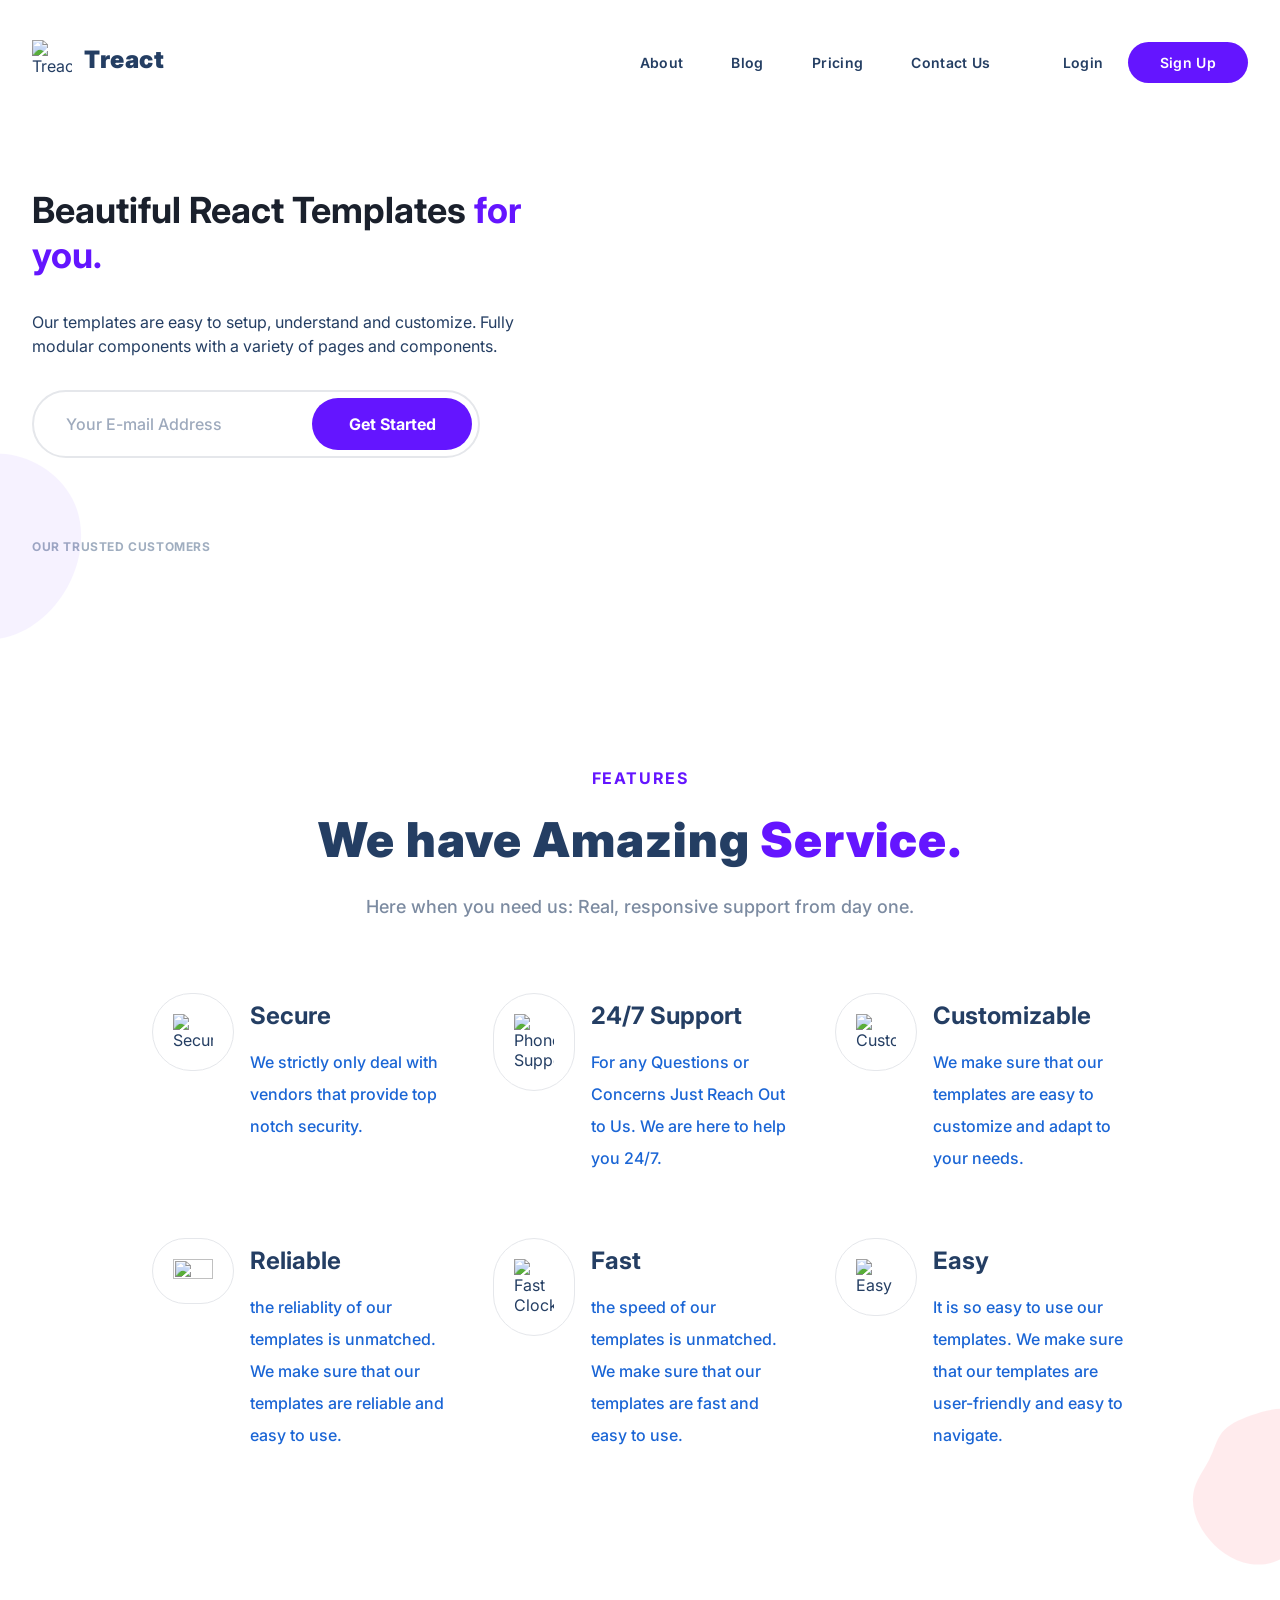
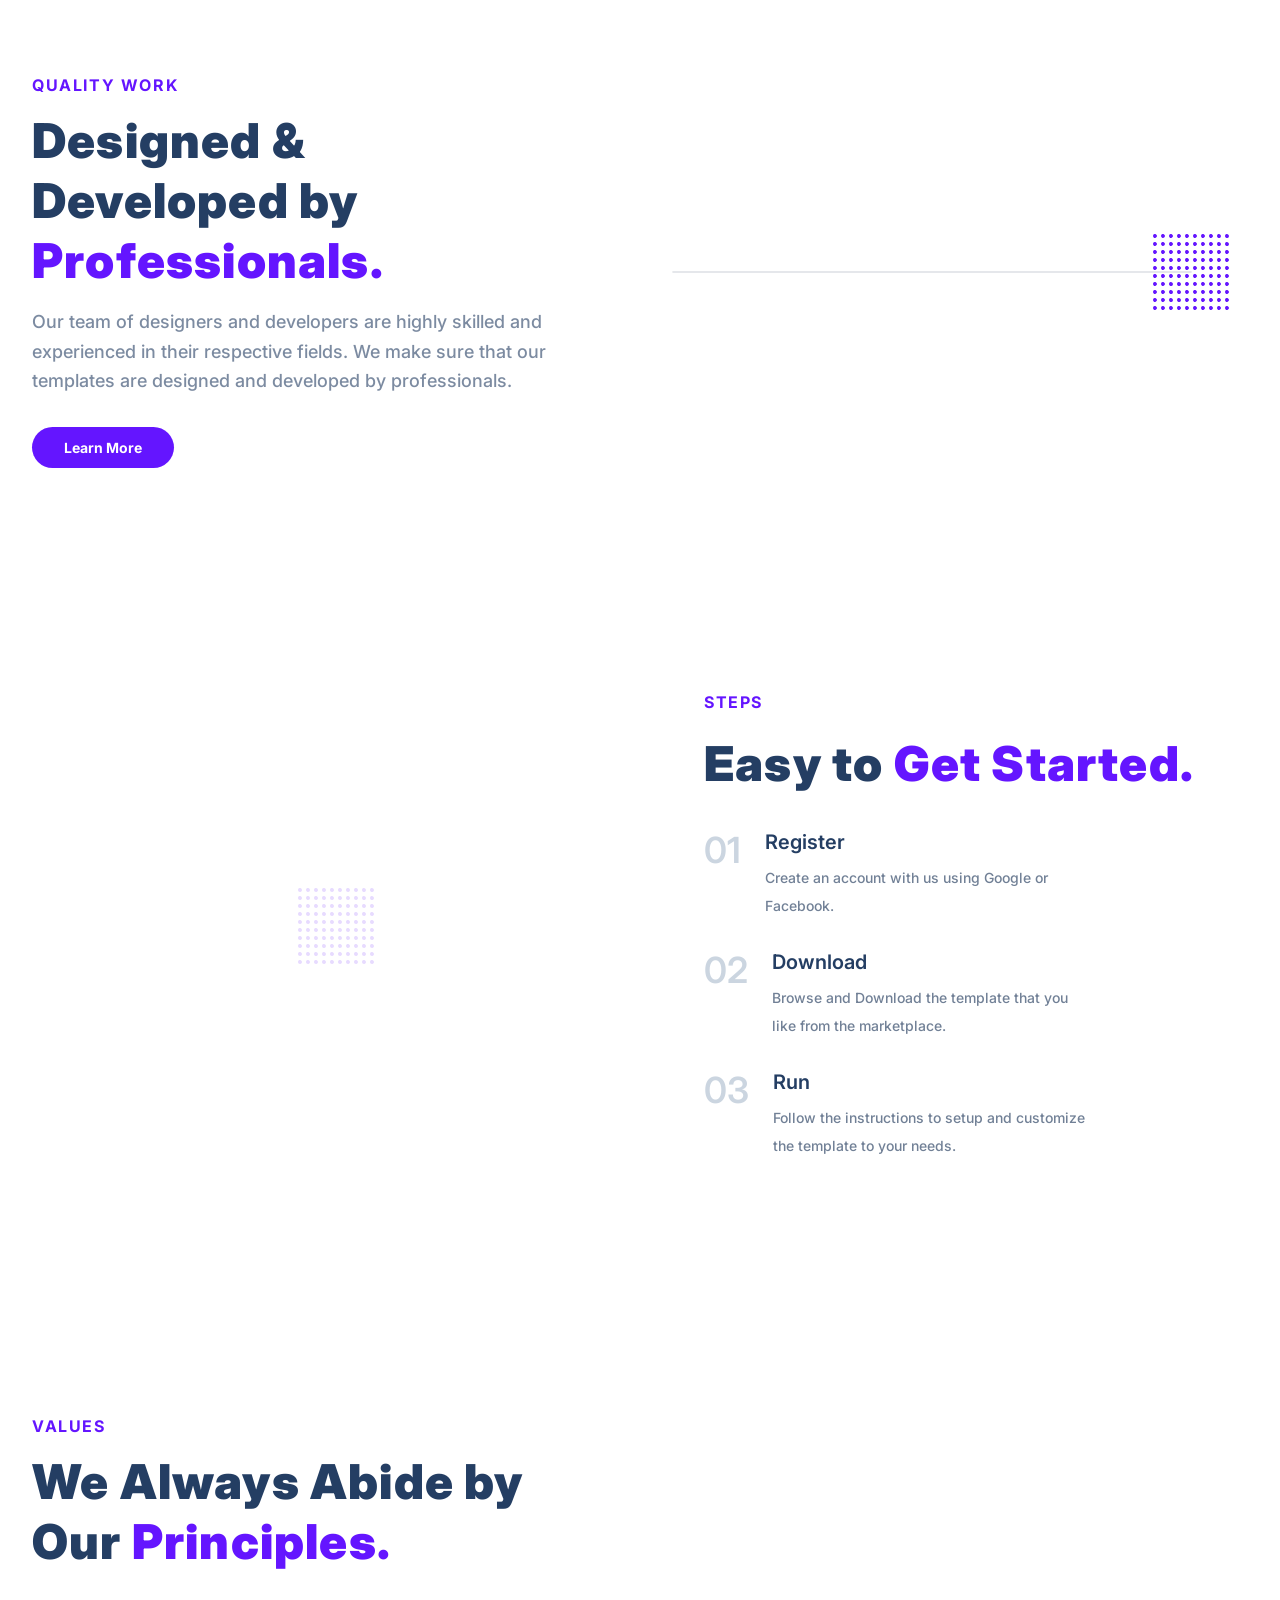
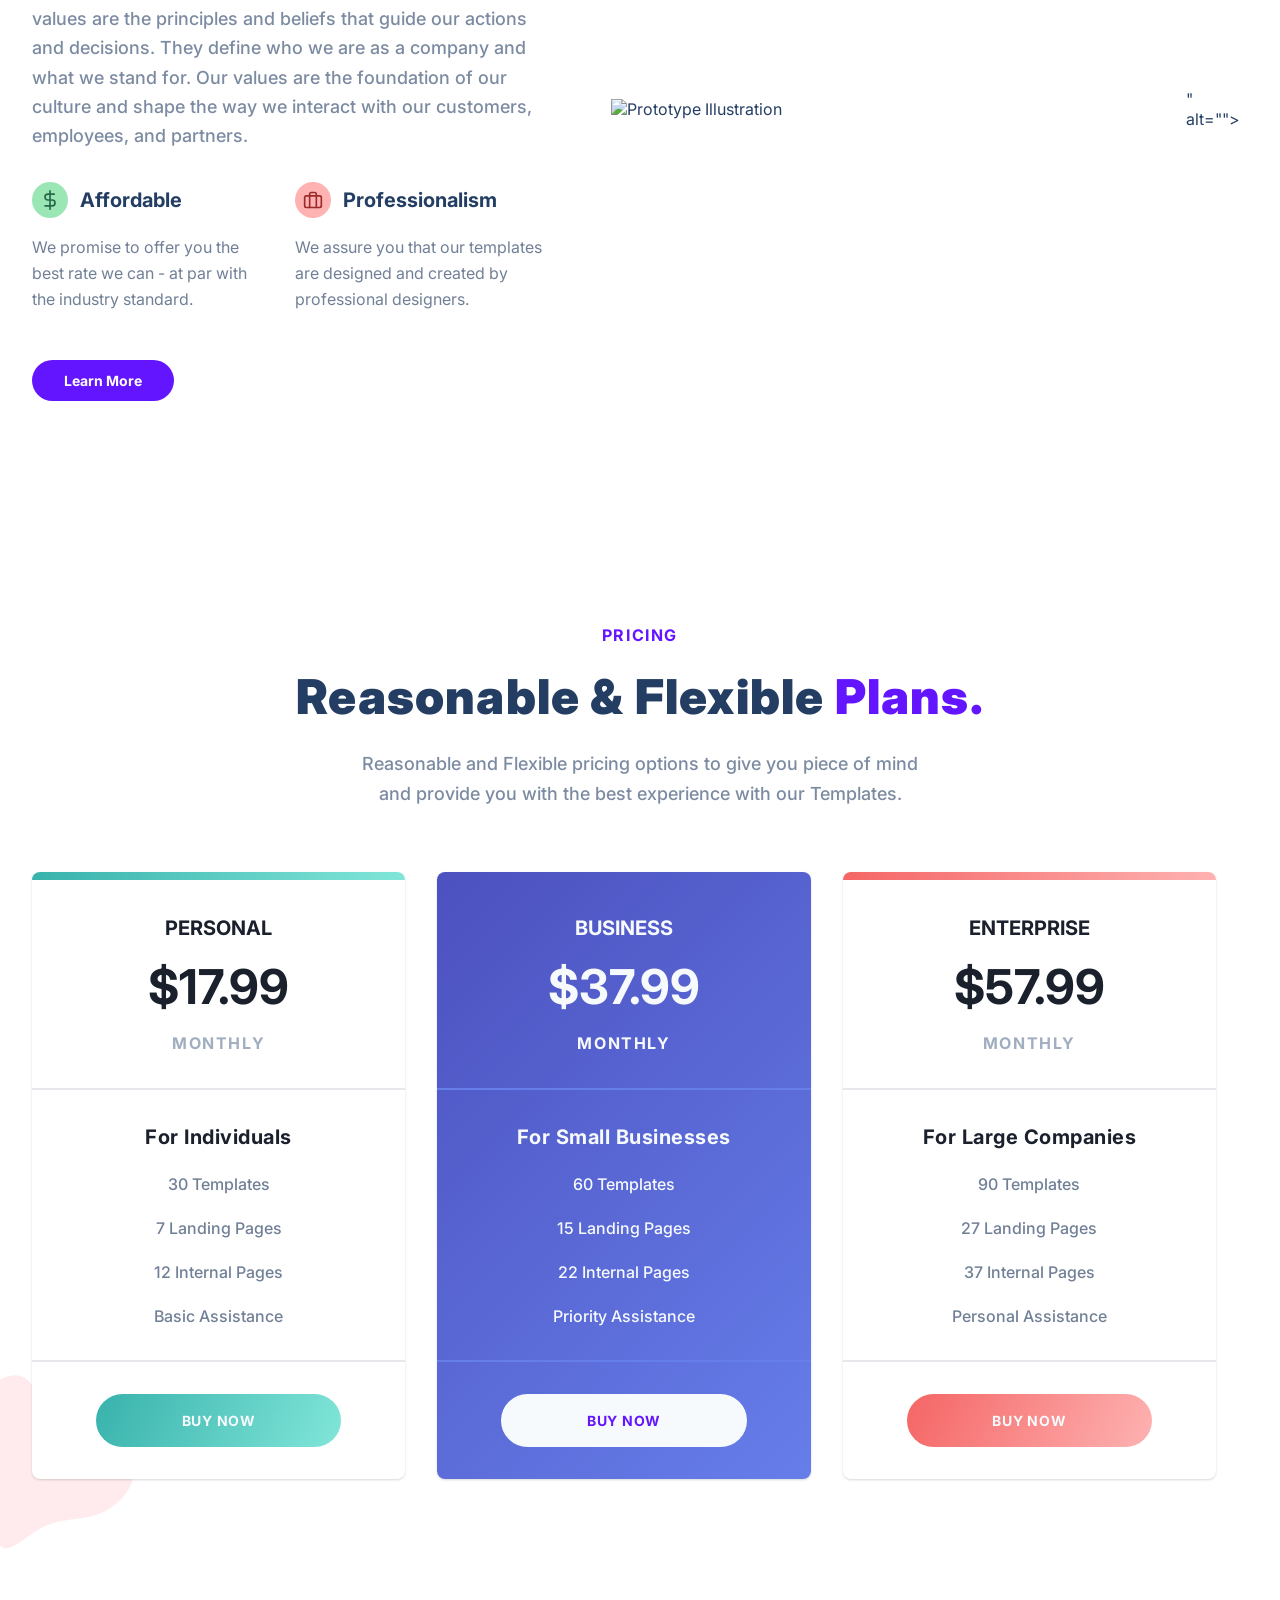
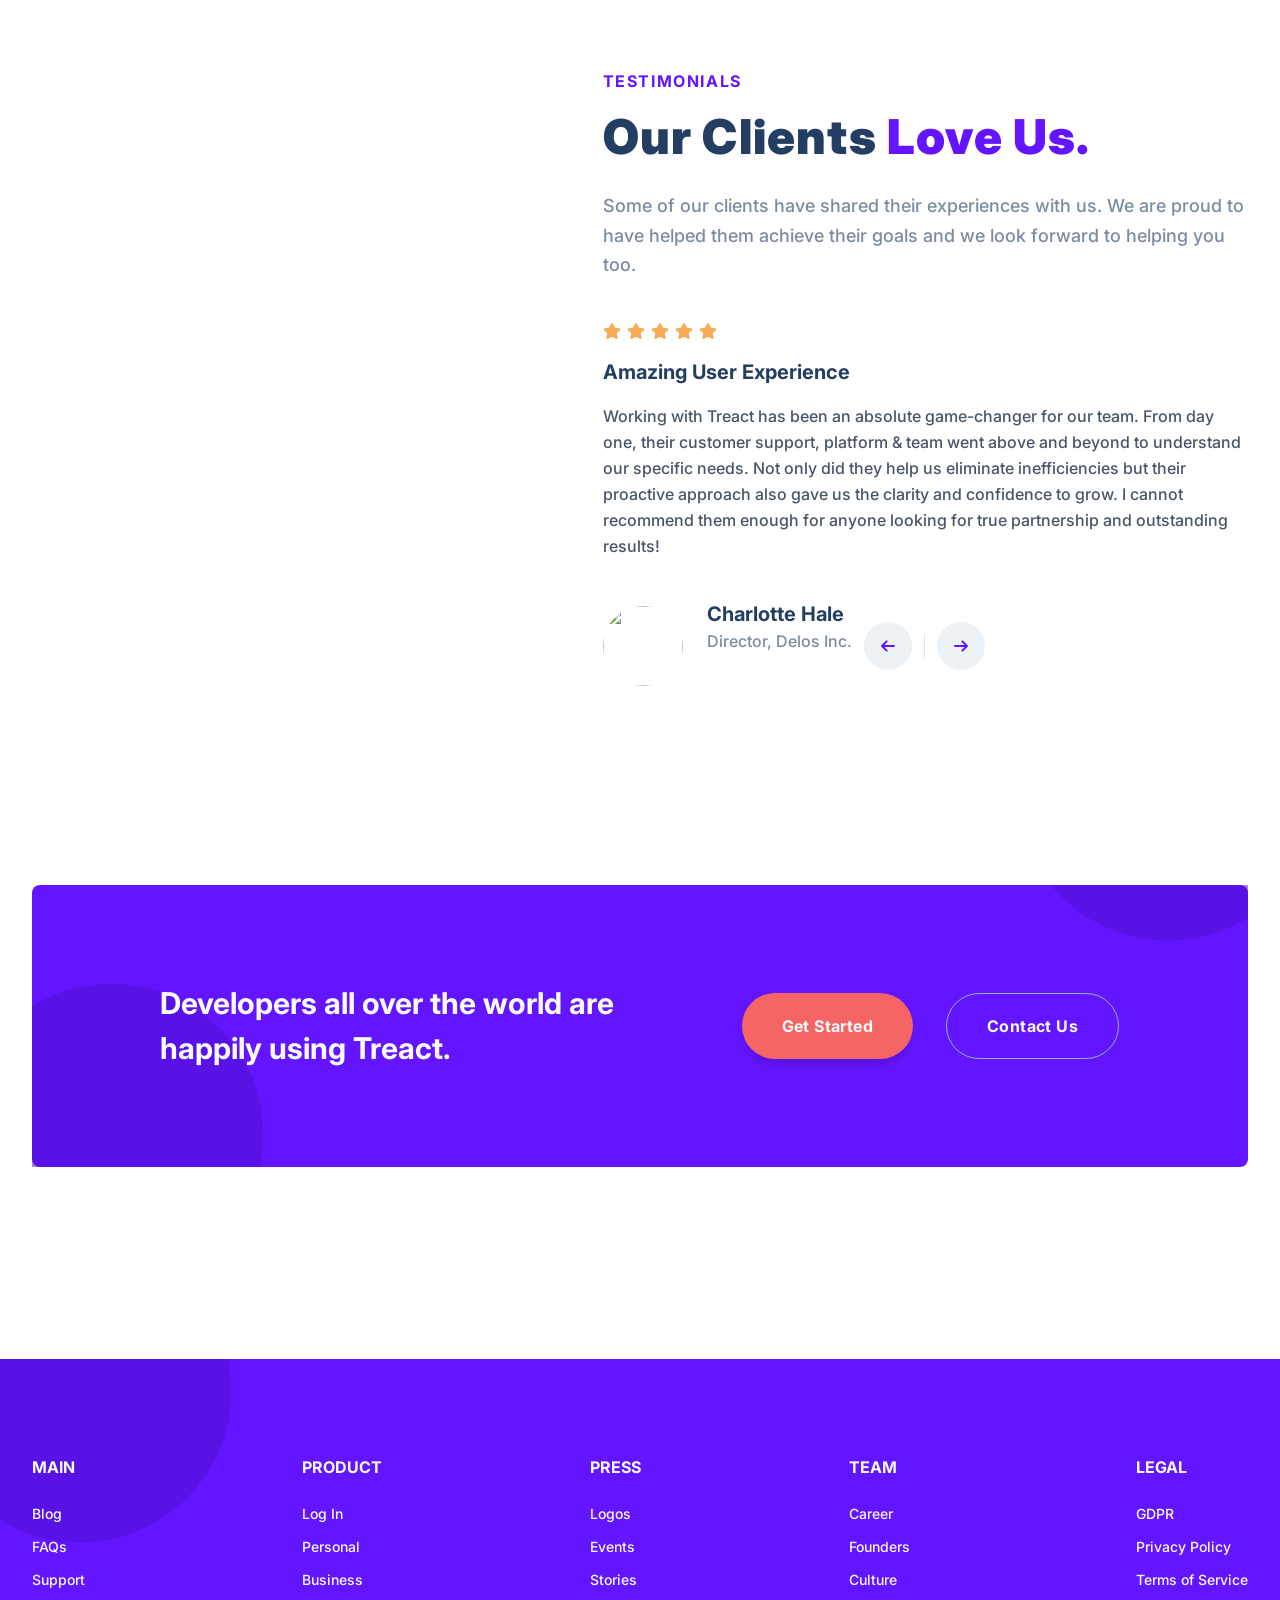
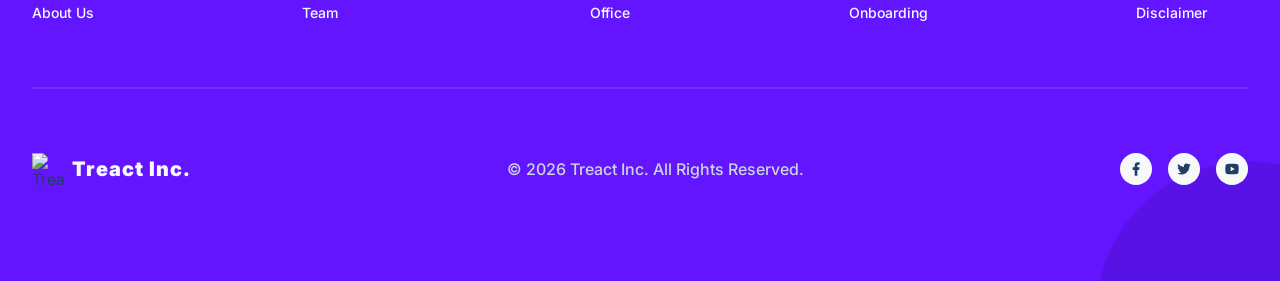
==== commit 28e67a4b: "your message" ====
--- a/index.html
+++ b/index.html
@@ -329,7 +329,7 @@
                         <button class="btn">Learn More</button>
                     </div>
                     <img class="values__img"
-                        <img src="https://module-2-fp-example-website.vercel.app/assets/prototype-illustration.21bc4b3f612a2f257c3d361067582485.svg"
+                         src="https://module-2-fp-example-website.vercel.app/assets/prototype-illustration.21bc4b3f612a2f257c3d361067582485.svg"
                             alt="Prototype Illustration" class="prototype-illustration">" alt="">
                 </div>
             </div>
--- a/style.css
+++ b/style.css
@@ -0,0 +1,1609 @@
+@import url('https://fonts.googleapis.com/css2?family=Inter:wght@100;200;300;400;500;600;700;800;900&display=swap');
+
+* {
+    margin: 0;
+    padding: 0;
+    box-sizing: border-box;
+    font-family: 'Inter', system-ui;
+    color: #243e63;
+}
+
+body {
+    max-width: 100vw;
+    overflow-x: hidden;
+}
+
+.row {
+    width: 100%;
+    max-width: 1280px;
+    margin: 0 auto;
+}
+
+.row__narrow {
+    width: 100%;
+    max-width: 1024px;
+    margin: 0 auto;
+}
+
+.container {
+    padding: 96px 0;
+}
+
+a {
+    display: inline;
+    text-decoration: none;
+
+}
+
+img {
+    width: 100%;
+}
+
+h1 {
+    font-size: 48px;
+    color: #1a202c;
+    line-height: 1.25;
+}
+
+.purple {
+    color: #6415ff;
+}
+
+p {
+    font-size: 18px;
+    line-height: 1.5;
+}
+
+.section__tag {
+    font-size: 16px;
+    color: #6415ff;
+    letter-spacing: 1.6px;
+    font-weight: 700;
+    text-transform: uppercase;
+}
+
+.section__title {
+    font-size: 48px;
+    font-weight: 900;
+    color: rgb(36, 62, 99);
+    line-height: 1.5;
+    margin: 16px 0;
+    letter-spacing: 0.025em;
+}
+
+#features .section__title,
+#pricing .section__title {
+    text-align: center;
+}
+
+.section__para {
+    font-size: 18px;
+    font-weight: 500;
+    color: #7c8ba1;
+    line-height: 1.625;
+}
+
+.btn {
+    background-color: #6415ff;
+    padding: 12px 32px;
+    border: none;
+    border-radius: 500px;
+    font-size: 14px;
+    color: #fff;
+    font-weight: bold;
+    transition: all 300ms;
+}
+
+.btn:hover {
+    background-color: rgba(80,17,204);
+}
+
+button {
+    cursor: pointer;
+    border: none;
+}
+
+img {
+    width: 100%;
+}
+
+/* 
+
+NAVBAR
+
+*/
+
+nav {
+    display: flex;
+    padding-top: 32px;
+}
+
+.nav__row {
+    display: flex;
+    justify-content: space-between;
+}
+
+.nav__links {
+    display: flex;
+    align-items: center;
+    padding-bottom: 2px;
+}
+
+.nav__link {
+    margin: 0 24px;
+}
+
+.nav__link {
+    font-size: 14px;
+    font-weight: 600;
+    padding-top: 4px;
+    letter-spacing: 0.35px; 
+    border-bottom: 2px solid transparent;
+    position: relative;
+    transition: all 300ms;
+}
+
+.nav__link:hover {
+    color: #6415ff;
+}
+
+.nav__link:after {
+    content: "";
+    position: absolute;
+    left: 0px;
+    bottom: -6px;
+    height: 2px;
+    width: 100%;
+    background: #6415ff;
+    transition: all 300ms;
+    opacity: 0;
+}
+
+.nav__link:hover:after {
+    opacity: 1;
+}
+
+.nav__link--primary:after {
+    content: "";
+    width: 0;
+    height: 0;
+}
+
+.nav__link--primary {
+    margin: 0;
+    padding: 10px 32px;
+    margin-top: 2px;
+    border-radius: 9999px;
+    background: #6415ff;
+    color: #fff;
+    line-height: 1.5;
+    border: none;
+    width: auto;
+    transition: all 300ms;
+}
+
+
+.nav__link--primary:hover {
+    background-color: rgba(80,17,204);
+}
+
+.login {
+    margin-left: 48px;
+}
+
+.nav__logo {
+    display: flex;
+    align-items: center;
+    margin: 8px 0;
+    padding-bottom: 4px;
+}
+
+.nav__logo--img {
+    width: 40px;
+    height: 40px;
+}
+
+.nav__logo--title {
+    font-size: 24px;
+    font-weight: 900;
+    margin-left: 12px;
+    letter-spacing: 0.6px;
+    padding-bottom: 2px;
+}
+
+.btn__menu {
+    display: none;
+    background: transparent;
+    border: none;
+    transition: all 300ms ease;
+}
+
+.btn__menu--svg:hover {
+    filter: invert(26%) sepia(94%) saturate(7476%) hue-rotate(261deg) brightness(94%) contrast(115%);
+}
+
+.modal {
+    position: fixed;
+    top: 0;
+    left: 0;
+    right: 0;
+    height: 378px;
+    margin: 24px 16px;
+    padding: 32px;
+    background-color: #fff;
+    border: 1px solid rgb(229, 231, 235);
+    border-radius: 8px;
+    z-index: 4;
+    visibility: hidden;
+    opacity: 0;
+    transform: translateX(300%);
+    transition: all 300ms ease;
+}
+
+.modal__links {
+    width: 100%;
+    height: 100%;
+    display: flex;
+    flex-direction: column;
+    align-items: center;
+}
+
+.modal__link {
+    color: #1a202c;
+    font-size: 18px;
+    font-weight: 600;
+    line-height: 1.5;
+    margin: 8px 0;
+    padding-bottom: 4px;
+    border-bottom: 2px solid transparent;
+}
+
+.modal__link--primary {
+    color: #f7fafc;
+    padding: 12px 32px;
+    background: #6415ff;
+    border-radius: 500px;
+    border: none;
+}
+
+.menu--open .modal {
+    visibility: visible;
+    opacity: 1;
+    transform: translateX(0);
+}
+
+.btn__menu--close {
+    position: fixed;
+    top: 24px;
+    right: 18px;
+}
+
+/* 
+
+HEADER 
+
+*/
+
+section {
+    padding: 0 32px;
+}
+
+
+header .row {
+    display: flex;
+    align-items: center;
+    justify-content: space-between;
+}
+
+.header__description {
+    width: 41.6667%;
+}
+
+.header__img--wrapper {
+    width: calc(100% -  41.6667%);
+}
+
+.header__img {
+    width: 100%;
+    max-width: 768px;
+}
+
+.header__description--para {
+    margin: 32px 0;
+}
+
+.header__email {
+    width: 100%;
+    max-width: 448px;
+    height: 68px;
+    position: relative;
+    display: flex;
+    justify-content: flex-end;
+    align-items: center;
+}
+
+.header__email--input {
+    width: 100%;
+    border-radius: 500px;
+    border: 2px solid rgb(229, 231, 235);
+    padding: 20px 192px 20px 32px;
+    color: rgb(36, 62, 99);
+    font-size: 16px;
+    font-weight: 500;
+    position: absolute;
+    top: 0;
+    bottom: 0;
+    z-index: 1;
+    transition: border-color 300ms;
+}
+
+.header__email--input::placeholder {
+    font-weight: 500;
+    color: rgb(158, 170, 189);
+}
+
+.header__email--input:hover {
+    border-color: rgba(160,174,192);
+}
+
+.header__email--input:focus,
+.header__email--input:active {
+    outline: transparent solid 2px;
+    outline-offset: 2px;
+    border-color: rgba(100,21,255);
+}
+
+.header__email--btn {
+    z-index: 2;
+    margin: 8px;
+    height: calc(100% - 16px);
+    border-radius: 500px;
+    width: 160px;
+    border: none;
+    background-color: #6415ff;
+    color: #fff;
+    font-weight: 700;
+    font-size: 16px;
+    transition: all 300ms;
+}
+
+.header__email--btn:hover {
+    background-color: rgba(60,13,153);
+}
+
+.header__customers--title {
+    margin-top: 80px;
+    color: #a0aec0;
+    font-size: 12px;
+    font-weight: 700;
+    letter-spacing: 0.6px;
+}
+
+.header__customers {
+    margin-top: 16px;
+    padding-right: 128px;
+    opacity: 0.5;
+}
+
+header {
+    position: relative;
+}
+
+.header__blob {
+    position: absolute;
+    left: 0;
+    bottom: 0;
+    opacity: 0.05;
+    width: 256px;
+    height: 256px;
+    transform: matrix(1, 0, 0, 1, -163, 0);
+}
+
+/* 
+
+FEATURES 
+
+*/
+
+#features {
+    position: relative;
+}
+
+#features .row__narrow {
+    display: flex;
+    flex-direction: column;
+    align-items: center;
+}
+
+#features .section__para {
+    text-align: center;
+    max-width: 576px;
+}
+.features {
+    display: flex;
+    flex-wrap: wrap;
+    margin-top: 40px;
+}
+
+.feature {
+    width: calc(100% / 3);
+}
+
+.feature__row {
+    display: flex;
+    align-items: flex-start;
+    padding: 32px 24px;
+}
+
+.feature__img--wrapper {
+    display: flex;
+    padding: 20px;
+    border: 1px solid #e5e7eb;
+    border-radius: 500px;
+}
+
+.feature__img {
+    width: 40px;
+    height: 38%;
+}
+
+.feature__text {
+    margin-top: 8px;
+    margin-left: 16px;
+}
+
+.feature__para {
+    margin-top: 16px;
+    font-size: 16px;
+    max-width: calc(634px / 3);
+    color: rgb(26, 101, 213);
+    line-height: 2;
+    font-weight: 500;
+}
+
+.features__blob {
+    transform: translateX(96px) translateY(192px) scaleX(1) scaleY(1);
+    position: absolute;
+    right: 0px;
+    bottom: 0px;
+    width: 16rem;
+    opacity: 0.25;
+    padding: 16px;
+}
+
+/* 
+
+QUALITY
+
+*/
+
+#quality .row {
+    display: flex;
+    justify-content: space-between;
+    align-items: center;
+}
+
+#quality .section__title,
+#values .section__title {
+    line-height: 1.25;
+}
+
+.quality__description,
+.quality__img--wrapper {
+    width: 50%;
+}
+
+.quality__description {
+    max-width: 576px;
+    margin-right: 64px;
+}
+
+#quality .btn {
+    margin-top: 32px;
+}
+
+.quality__img--wrapper {
+    border-radius: 4px;
+    border: 1px solid rgb(229, 231, 235);
+    position: relative;
+    margin: 0 56px;
+    z-index: 2;
+    display: flex;
+}
+
+.quality__img {
+    z-index: 1;
+}
+
+.quality__grid {
+    transform: translateX(50%) translateY(50%) scaleX(1) scaleY(1);
+    width: 80px;
+    height: 80px;
+    position: absolute;
+    right: 0px;
+    bottom: 0px;
+    fill: rgb(100,21,255);
+    --tw-text-opacity: 1;
+    color: rgba(100,21,255,var(--tw-text-opacity));
+    z-index: 0;
+    display: block;
+}
+
+/* 
+
+STEPS 
+
+*/
+
+#steps .row {
+    display: flex;
+    justify-content: space-between;
+    align-items: center;
+}
+
+.steps__description,
+.steps__img--wrapper {
+    width: 50%;
+}
+
+.steps__img--wrapper {
+    display: flex;
+    position: relative;
+}
+
+.steps__img {
+    z-index: 2;
+}
+
+.steps__description {
+    padding: 32px 0;
+    padding-left: 64px;
+}
+
+.step {
+    display: flex;
+    align-items: flex-start;
+    margin-top: 32px;
+}
+
+.step__number {
+    color: #cbd5e0;
+    font-size: 36px;
+    font-weight: 600;
+    line-height: 1;
+}
+
+.step__description {
+    display: flex;
+    flex-direction: column;
+    margin-left: 24px;
+    max-width: 320px;
+}
+
+.step__title {
+    font-weight: 600;
+    font-size: 20px;
+    color: #243e63;
+    line-height: 1;
+}
+
+.step__para {
+    font-size: 14px;
+    color: #718096;
+    margin-top: 12px;
+    font-weight: 500;
+    line-height: 2;
+}
+
+.steps__grid {
+    position: absolute;
+    opacity: 0.15;
+    right: 0;
+    bottom: 0;
+    left: 50%;
+    transform: translateX(-50%) translateY(50%) scaleX(1) scaleY(1);
+    width: 80px;
+    height: 80px;
+    fill: rgba(100,21,255);
+    z-index: 1;
+}
+
+/* 
+
+VALUES
+
+*/
+
+#values .row {
+    display: flex;
+    justify-content: space-between;
+    align-items: center;
+}
+
+#values .section__title {
+    margin-top: 16px;
+    margin-bottom: 32px;
+}
+
+.values__description,
+.values__img {
+    width: 50%;
+}
+
+.values__list {
+    display: flex;
+}
+
+/* .value {
+    width: 50%;
+} */
+
+.value:nth-of-type(1) {
+    margin-top: 32px;
+    margin-right: 32px;
+}
+
+.value:nth-of-type(2) {
+    margin-top: 32px;
+}
+
+.value__img--wrapper {
+    width: 36px;
+    height: 36px;
+    display: flex;
+}
+
+.value__img {
+    width: 20px;
+    height: 20px;
+}
+
+.value__img--wrapper {
+    border-radius: 50%;
+    display: flex;
+    justify-content: center;
+    align-items: center;
+}
+
+.value:nth-child(1) .value__img--wrapper {
+    background-color: #9ae6b4;
+}
+
+.value:nth-child(2) .value__img--wrapper {
+    background-color: #feb2b2;
+}
+
+.value__title {
+    display: flex;
+    align-items: center;
+}
+
+.value__name {
+    margin-left: 12px;
+    font-size: 20px;
+    font-weight: bold;
+    color: #243e63;
+}
+
+.value__para {
+    margin-top: 16px;
+    line-height: 1.625;
+    color: #718096;
+}
+
+#values .btn {
+    margin-top: 48px;
+}
+
+.values__description {
+    padding: 32px 64px 32px 0;
+}
+
+/*
+
+PRICING
+
+*/
+
+#pricing .row {
+    display: flex;
+    flex-direction: column;
+    align-items: center;
+}
+
+#pricing .section__para {
+    max-width: 576px;
+    text-align: center;
+}
+
+.plans {
+    display: flex;
+    justify-content: space-between;
+    width: 100%;
+    position: relative;
+    z-index: 100;
+}
+
+.plan {
+    width: 100%;
+    max-width: 384px;
+    margin: 64px 32px 0 0;
+    padding-top: 8px;
+    border-radius: 8px;
+    overflow: hidden;
+    box-shadow: rgba(0, 0, 0, 0) 0px 0px 0px 0px, rgba(0, 0, 0, 0) 0px 0px 0px 0px, rgba(0, 0, 0, 0.1) 0px 1px 3px 0px, rgba(0, 0, 0, 0.06) 0px 1px 2px 0px;
+    position: relative;
+    z-index: 100;
+    background: #fff;
+}
+
+.plan__stripe {
+    position: absolute;
+    top: 0;
+    left: 0;
+    width: 100%;
+    height: 8px;
+}
+
+.plan__top,
+.plan__middle,
+.plan__bottom {
+    padding: 32px;
+    text-align: center;
+}
+
+.plan__name,
+.plan__price,
+.plan__duration {
+    font-weight: bold;
+    line-height: 1.625;
+}
+
+.plan__name {
+    font-size: 20px;
+}
+
+.plan__price {
+    font-size: 48px;
+    margin: 4px 0;
+}
+
+.plan__duration {
+    font-size: 16px;
+    letter-spacing: 0.1em;
+}
+
+.plan__feature {
+    margin-top: 20px;
+    font-weight: 500;
+    color: #718096;
+    font-size: 16px;
+    line-height: 1.5;
+}
+
+.plan__target {
+    font-size: 20px;
+    font-weight: 700;
+    line-height: 1.5;
+    letter-spacing: 0.025em;
+}
+
+.plan__bottom {
+    padding: 32px 96px;
+    z-index: 10;
+    position: relative;
+}
+
+.plan__button {
+    text-transform: uppercase;
+    text-align: center;
+    padding: 16px 32px;
+    border-radius: 500px;
+    border: none;
+    font-size: 14px;
+    width: 100%;
+    max-width: 192px;
+    font-weight: bold;
+    letter-spacing: 0.05em;
+    line-height: 1.5;
+    transition: all 300ms;
+}
+
+.plan__button:hover {
+    transform: translate(1px, -1px);
+    box-shadow: rgba(0, 0, 0, 0) 0px 0px 0px 0px, rgba(0, 0, 0, 0) 0px 0px 0px 0px, rgba(0, 0, 0, 0.1) 0px 20px 25px -5px, rgba(0, 0, 0, 0.04) 0px 10px 10px -5px;
+}
+
+.plan:nth-child(1) .plan__stripe,
+.plan:nth-child(1) .plan__button {
+    color: #f7fafc;
+    background: linear-gradient(115deg, rgb(56, 178, 172) 0%, rgb(129, 230, 217) 100%);
+}
+
+.plan:nth-child(2) {
+    background: linear-gradient(135deg, rgb(76, 81, 191) 0%, rgb(102, 126, 234) 100%);
+}
+
+.plan:nth-child(2) .plan__button {
+    color: #6415ff;
+    background-color: #f7fafc;
+}
+
+.plan:nth-child(2) .plan__stripe {
+    visibility: hidden;
+}
+
+.plan:nth-child(3) .plan__stripe,
+.plan:nth-child(3) .plan__button {
+    color: #f7fafc;
+    background: linear-gradient(115deg, rgb(245, 101, 101) 0%, rgb(254, 178, 178) 100%);
+}
+
+.plan:nth-child(odd) .plan__name,
+.plan:nth-child(odd) .plan__price,
+.plan:nth-child(odd) .plan__target {
+    color: #1a202c;
+}
+
+.plan:nth-child(odd) .plan__duration {
+    color: #a0aec0;
+}
+
+.plan:nth-child(2) .plan__name,
+.plan:nth-child(2) .plan__price,
+.plan:nth-child(2) .plan__target,
+.plan:nth-child(2) .plan__duration,
+.plan:nth-child(2) .plan__feature {
+    color: #f7fafc;
+}
+
+.plan:nth-child(1) .plan__middle,
+.plan:nth-child(3   ) .plan__middle {
+    border-top: 2px solid rgb(229, 231, 235);
+    border-bottom: 2px solid rgb(229, 231, 235);
+}
+
+.plan:nth-child(2) .plan__middle {
+    border-top: 2px solid rgb(102, 126, 234);
+    border-bottom: 2px solid rgb(102, 126, 234);
+}
+
+.plans__blob {
+    z-index: -10;
+    position: absolute;
+    left: 0;
+    bottom: 0;
+    transform: translateX(-50%) translateY(50%) scaleX(1) scaleY(1);
+    height: 256px;
+    width: 256px;
+    opacity: 0.25;
+}
+
+
+
+/* 
+
+TESTIMONIALS
+
+*/
+
+#testimonials .row {
+    display: flex;
+}
+
+.testimonials__img,
+.testimonials__description {
+    width: 50%;
+}
+
+.testimonials__description {
+    display: flex;
+    flex-direction: column;
+    padding-left: 64px;
+}
+
+#testimonials .section__title {
+    margin-bottom: 24px;
+    line-height: 1.25;
+}
+
+.testimonial {
+    margin-top: 40px;
+}
+
+.testimonial__rating i {
+    color: rgba(246,173,85);
+    margin-right: 2px;
+    margin-top: 4px;
+}
+
+.testimonial__title {
+    margin-top: 16px;
+}
+
+.testimonial__title,
+.testimonial__name {
+    font-weight: 700;
+    color: #243e63;
+    font-size: 20px;
+    line-height: 1.5;
+}
+
+.testimonial__para {
+    margin: 16px 0px 40px 0;
+    color: #4a5568;
+    font-size: 16px;
+    font-weight: 500;
+    line-height: 1.625;
+}
+
+.testimonial__bottom {
+    display: flex;
+    justify-content: space-between;
+}
+
+.testimonial__profile {
+    display: flex;
+    align-items: center;
+}
+
+.testimonial__details {
+    margin-left: 24px;
+}
+
+.testimonial__img {
+    width: 80px;
+    height: 80px;
+    border-radius: 50%;
+}
+
+.testimonial__role {
+    color: #7c8ba1;
+    font-weight: 500;
+    line-height: 1.5;
+}
+
+.testimonial__buttons {
+    display: flex;
+    align-items: center;
+}
+
+.testimonial__button svg {
+    width: 16px;
+    height: 16px;
+}
+
+.testimonial__button {
+    display: flex;
+    justify-content: center;
+    align-items: center;
+    padding: 16px;
+    background: #edf2f7;
+    border-radius: 50%;
+    margin: 0 12px;
+    transition: all 300ms;
+}
+
+.testimonial__button:hover {
+    background-color: rgba(226,232,240);
+}
+
+.divider {
+    width: 1px;
+    height: 24px;
+    background: rgb(229, 231, 235);
+}
+
+/* 
+
+START 
+
+*/
+
+main {
+    margin-bottom: 96px;
+}
+
+.start__container {
+    padding: 96px 0;
+    width: 100%;
+    background-color: rgb(100, 21, 255);
+    border-radius: 8px;
+    display: flex;
+    justify-content: center;
+    align-items: center;
+}
+
+.start__row {
+    width: 100%;
+    margin: 0 auto;
+    max-width: 1024px;
+    padding: 0 32px;
+    display: flex;
+    justify-content: center;
+    align-items: center;
+}
+
+.start__title,
+.start__buttons {
+    width: 50%;
+}
+
+.start__buttons {
+    display: flex;
+    justify-content: flex-end;
+}
+
+.start__title {
+    color: #f7fafc;
+    font-size: 30px;
+    font-weight: 700;
+    line-height: 1.5;
+    z-index: 2;
+}
+
+.start__button {
+    padding: 20px 40px;
+    border-radius: 500px;
+    font-weight: 700;
+    font-size: 16px;
+    color: #f7fafc;
+    line-height: 1.5;
+    letter-spacing: 0.025em;
+    margin: 1px;
+    z-index: 2;
+}
+
+.start__button:nth-child(1) {
+    background: #f56565;
+    box-shadow: rgba(0, 0, 0, 0) 0px 0px 0px 0px, rgba(0, 0, 0, 0) 0px 0px 0px 0px, rgba(0, 0, 0, 0.1) 0px 10px 15px -3px, rgba(0, 0, 0, 0.05) 0px 4px 6px -2px;
+    margin-right: 32px;
+    transition: all 300ms;
+}
+
+.start__button:hover:nth-child(1) {
+    background-color: rgba(229,62,62);
+}
+
+.start__button:nth-child(2) {
+    border: 1px solid rgb(160, 174, 192);
+    transition: all 300ms;
+}
+
+.start__button:hover:nth-child(2) {
+    background-color: rgba(247,250,252);
+    color: rgba(100,21,255);
+}
+
+#start .row {
+    position: relative;
+    overflow: hidden;
+}
+
+.start__blob--1 {
+    position: absolute;
+    bottom: 0;
+    left: 0;
+    transform: translateX(-80px) translateY(128px) scaleX(1) scaleY(1);
+    width: 320px;
+    height: 320px;
+    z-index: 1;
+    opacity: 0.5;
+}
+
+.start__blob--2 {
+    position: absolute;
+    top: 0;
+    right: 0;
+    transform: translateX(80px) translateY(-256px);
+    width: 320px;
+    height: 320px;
+    z-index: 1;
+    opacity: 0.5;
+}
+
+/* 
+
+FOOTER 
+
+*/
+
+footer {
+    padding: 96px 32px;
+    background-color: rgb(100, 21, 255);
+    margin-bottom: -32px;
+    position: relative;
+    overflow: hidden;
+}
+
+.footer__columns {
+    margin-top: -48px;
+    display: flex;
+    justify-content: space-between;
+    flex-wrap: wrap;
+}
+
+.footer__column {
+    margin-top: 48px;
+    display: flex;
+    flex-direction: column;
+    align-items: flex-start;
+    z-index: 2;
+}
+
+.footer__column--title {
+    font-weight: 700;
+    color: #f7fafc;
+    line-height: 1.5;
+}
+
+.footer__column--link {
+    color: #f7fafc;
+    font-size: 14px;
+    margin-top: 12px;
+    line-height: 1.5;
+    font-weight: 500;
+    position: relative;
+    cursor: pointer;
+}
+
+.footer__column--link:after {
+    content: "";
+    position: absolute;
+    left: 0px;
+    bottom: -6px;
+    height: 2px;
+    width: 100%;
+    background: #fff;
+    transition: all 300ms;
+    opacity: 0;
+}
+
+.footer__column--link:hover:after {
+    opacity: 1;
+}
+
+
+.footer__column--link:nth-child(2) {
+    margin-top: 24px;
+}
+
+.footer__divider {
+    width: 100%;
+    height: 2px;
+    margin: 64px 0;
+    background: rgb(116, 44, 255);
+}
+
+.footer__bottom {
+    display: flex;
+    justify-content: space-between;
+    align-items: center;
+}
+
+.footer__logo {
+    display: flex;
+    align-items: center;
+}
+
+.footer__logo--img {
+    height: 32px;
+    width: 32px;
+}
+
+.footer__logo--text {
+    font-size: 20px;
+    color: #f7fafc;
+    font-weight: 900;
+    margin-left: 8px;
+    letter-spacing: 0.05em;
+}
+
+.footer__socials {
+    display: flex;
+    align-items: center;
+    margin-left: -16px;
+}
+
+.footer__social--link svg {
+    height: 16px;
+    width: 16px;
+}
+
+.footer__social--link {
+    margin-left: 16px;
+    padding: 8px;
+    background: #f7fafc;
+    display: flex;
+    justify-content: center;
+    align-items: center;
+    border-radius: 50%;
+    z-index: 2;
+    cursor: pointer;
+    transition: all 300ms;
+}
+
+.footer__social--link:hover {
+    background-color: rgba(203,213,224);
+}
+
+.footer__copyright {
+    color: #cbd5e0;
+    font-weight: 500;
+}
+
+.footer__blob--1 {
+    position: absolute;
+    top: 0;
+    left: 0;
+    width: 320px;
+    height: 320px;
+    transform: translateX(-80px) translateY(-128px);
+    z-index: 1;
+    opacity: 0.5;
+}
+
+.footer__blob--2 {
+    position: absolute;
+    bottom: 0;
+    right: 0;
+    width: 320px;
+    height: 320px;
+    transform: translateX(128px) translateY(192px);
+    z-index: 1;
+    opacity: 0.5;
+}
+
+@media(max-width: 1280px) {
+    h1 {
+        font-size: 36px;
+    }
+    .header__description--para {
+        font-size: 16px;
+    }
+    .header__img--wrapper {
+        display: flex;
+        justify-content: flex-end;
+    }
+    .header__img {
+        max-width: 512px;
+    }
+    header .row {
+        align-items: flex-end;
+    }
+    .header__customers {
+        padding-right: 64px;
+    }
+    .plan__button {
+        max-width: none;
+    }
+    .plan__bottom {
+        padding: 32px 64px;
+    }
+    .testimonials__img {
+        width: 41.6667%;
+    }
+    .testimonials__description {
+        width: calc(100% - 41.6667%);
+    }
+}
+
+@media (max-width: 1024px) {
+    .nav__links {
+        display: none;
+    }
+    .btn__menu {
+        display: block;
+    }
+    header .row {
+        flex-direction: column;
+        align-items: center;
+    }
+    .header__description,
+    .header__img--wrapper {
+        width: 100%;
+        max-width: 512px;
+        margin: 0 auto;
+    }
+    .header__description {
+        text-align: center;
+        display: flex;
+        flex-direction: column;
+        align-items: center;
+    }
+    h1 {
+        font-size: 30px;
+    }
+    .header__description--para {
+        margin: 20px 0;
+    }
+    .header__customers {
+        padding-right: 0px;
+    }
+    .header__customers--title,
+    .header__img--wrapper {
+        margin-top: 48px;
+    }
+    .features {
+        max-width: 768px;
+    }
+    .feature {
+        width: calc(50%);
+    }
+    .feature__title {
+        line-height: 1;
+    }
+    .feature__row {
+        padding: 32px 8px;
+        margin: 0 16px;
+    }
+    .feature__para {
+        max-width: none;
+    }
+    .section__para {
+        font-size: 16px;
+    }
+    .section__title {
+        font-size: 36px;
+    }
+    .quality__description {
+        margin-right: 0px;
+        padding-right: 48px;
+    }
+    .values__list {
+        flex-direction: column;
+        max-width: 320px;
+    }
+    .value:nth-child(1),
+    .value:nth-child(2) {
+        margin-top: 40px;
+    }
+    .plans {
+        flex-direction: column;
+        align-items: center;
+    }
+    .plan {
+        margin-right: 0px;
+    }
+    #features .section__title,
+    #pricing .section__title {
+        font-size: 48px;
+    }
+    .testimonials__description {
+        padding-left: 48px;
+    }
+    .start__row {
+        flex-direction: column;
+    }
+    .start__title {
+        text-align: center;
+        width: 100%;
+        max-width: 512px;
+    }
+    .start__buttons {
+        width: auto;
+        margin-top: 24px;
+    }
+    .start__button {
+        padding: 16px 32px;
+    }
+    footer {
+        padding: 80px 32px;
+    }
+}
+
+@media(max-width: 768px) {
+    .features {
+        justify-content: center;
+    }
+    .feature {
+        width: auto;
+        max-width: 384px;
+    }
+    .section__para {
+        font-size: 14px;
+    }
+    #quality .row,
+    #values .row {
+        flex-direction: column-reverse;
+    }
+    .quality__description,
+    .steps__description,
+    .values__description,
+    .testimonials__description {
+        padding: 0;
+        margin-top: 64px;
+        text-align: center;
+    }
+    .quality__description,
+    .quality__img--wrapper,
+    .steps__description,
+    .steps__img--wrapper,
+    .values__description,
+    .values__img,
+    .testimonials__description,
+    .testimonials__img {
+        width: 100%;
+        max-width: 448px;
+    }
+    #steps .row,
+    #testimonials .row {
+        flex-direction: column;
+        align-items: center;
+    }
+    .step {
+        flex-direction: column;
+        align-items: center;
+    }
+    .step__description {
+        margin-top: 12px;
+        margin-left: 0;
+    }
+    .values__list {
+        margin: 0 auto;
+    }
+    .value:nth-of-type(1) {
+        margin-right: 0px;
+    }
+    .value {
+        display: flex;
+        flex-direction: column;
+        align-items: center;
+    }
+    #pricing .row {
+        margin-top: 40px;
+    }
+    .testimonials__description {
+        padding-left: 0;
+    }
+    .footer__columns {
+        justify-content: flex-start;
+    }
+    .footer__column {
+        width: calc(100% / 3);
+    }
+    .footer__bottom {
+        flex-direction: column;
+        align-items: center;
+    }
+    .footer__copyright, .footer__socials {
+        margin-top: 32px;
+    }
+    .footer__socials {
+        margin-left: 0px;
+    }
+    .footer__social--link:first-child {
+        margin-left: 0px;
+    }
+}
+
+@media(max-width: 640px) {
+    .section__title {
+        line-height: 1.25;
+    }
+    .container {
+        padding: 80px 0;
+    }
+    .nav__logo {
+        margin: 8px 0;
+        padding-bottom: 4px;
+    }
+    .header__email {
+        flex-direction: column;
+        height: auto;
+    }
+    .header__email--input {
+        position: static;
+        padding: 16px 0;
+        padding-left: 32px;
+        line-height: 1.5;
+    }
+    .header__email--btn {
+        width: 100%;
+        padding: 16px 0;
+        margin: 16px 0;
+        margin-bottom: 0px;
+        line-height: 1.5;
+    }
+    .header__customers--title {
+        font-size: 14px;
+        letter-spacing: 0.05em;
+    }
+    .section__title {
+        font-size: 30px;
+    }
+    #features .section__title, #pricing .section__title {
+        font-size: 36px;
+    }
+    .feature__row {
+        flex-direction: column;
+        align-items: center;
+        text-align: center;
+    }
+    .feature__title {
+        letter-spacing: 0.025em;
+        line-height: 1;
+    }
+    .feature__text {
+        margin-left: 0px;
+        margin-top: 16px;
+    }
+    .feature__para {
+        margin-top: 4px;
+        line-height: 2;
+    }
+    #steps .section__title {
+        margin: 16px 0 0 0;
+    }
+    .steps__list {
+        margin-top: 48px;
+    }
+    .btn {
+        line-height: 1.5;
+    }
+    .plan__price {
+        font-size: 36px;
+    }
+    .plan__bottom {
+        padding: 32px 48px;
+    }
+    .testimonial__para {
+        margin-bottom: 32px;
+    }
+    .testimonial__bottom {
+        flex-direction: column;
+        align-items: center;
+        padding-top: 4px;
+    }
+    .testimonial__profile {
+        flex-direction: column;
+        align-items: center;
+    }
+    .testimonial__details {
+        margin-left: 0;
+        margin-top: 8px;
+    }
+    .testimonial__img {
+        height: 64px;
+        width: 64px;
+    }
+    .testimonial__buttons {
+        margin-top: 32px;
+    }
+    .start__title {
+        font-size: 24px;
+    }
+    .start__container {
+        padding: 80px 0;
+    }
+    .start__buttons {
+        flex-direction: column;
+    }
+    .start__button:nth-child(1) {
+        margin-right: 0;
+    }
+    .start__button {
+        padding: 12px 24px;
+        font-size: 14px;
+    }
+    .start__button:nth-child(2) {
+        margin-top: 16px;
+    }
+    main {
+        margin-bottom: 80px;
+    }
+    .footer__columns {
+        justify-content: center;
+    }
+    .footer__column {
+        width: auto;
+        padding: 0 16px;
+        text-align: center;
+        align-items: center;
+    }
+    .footer__copyright {
+        font-size: 14px;
+        text-align: center;
+        line-height: 1.5;
+    }
+}
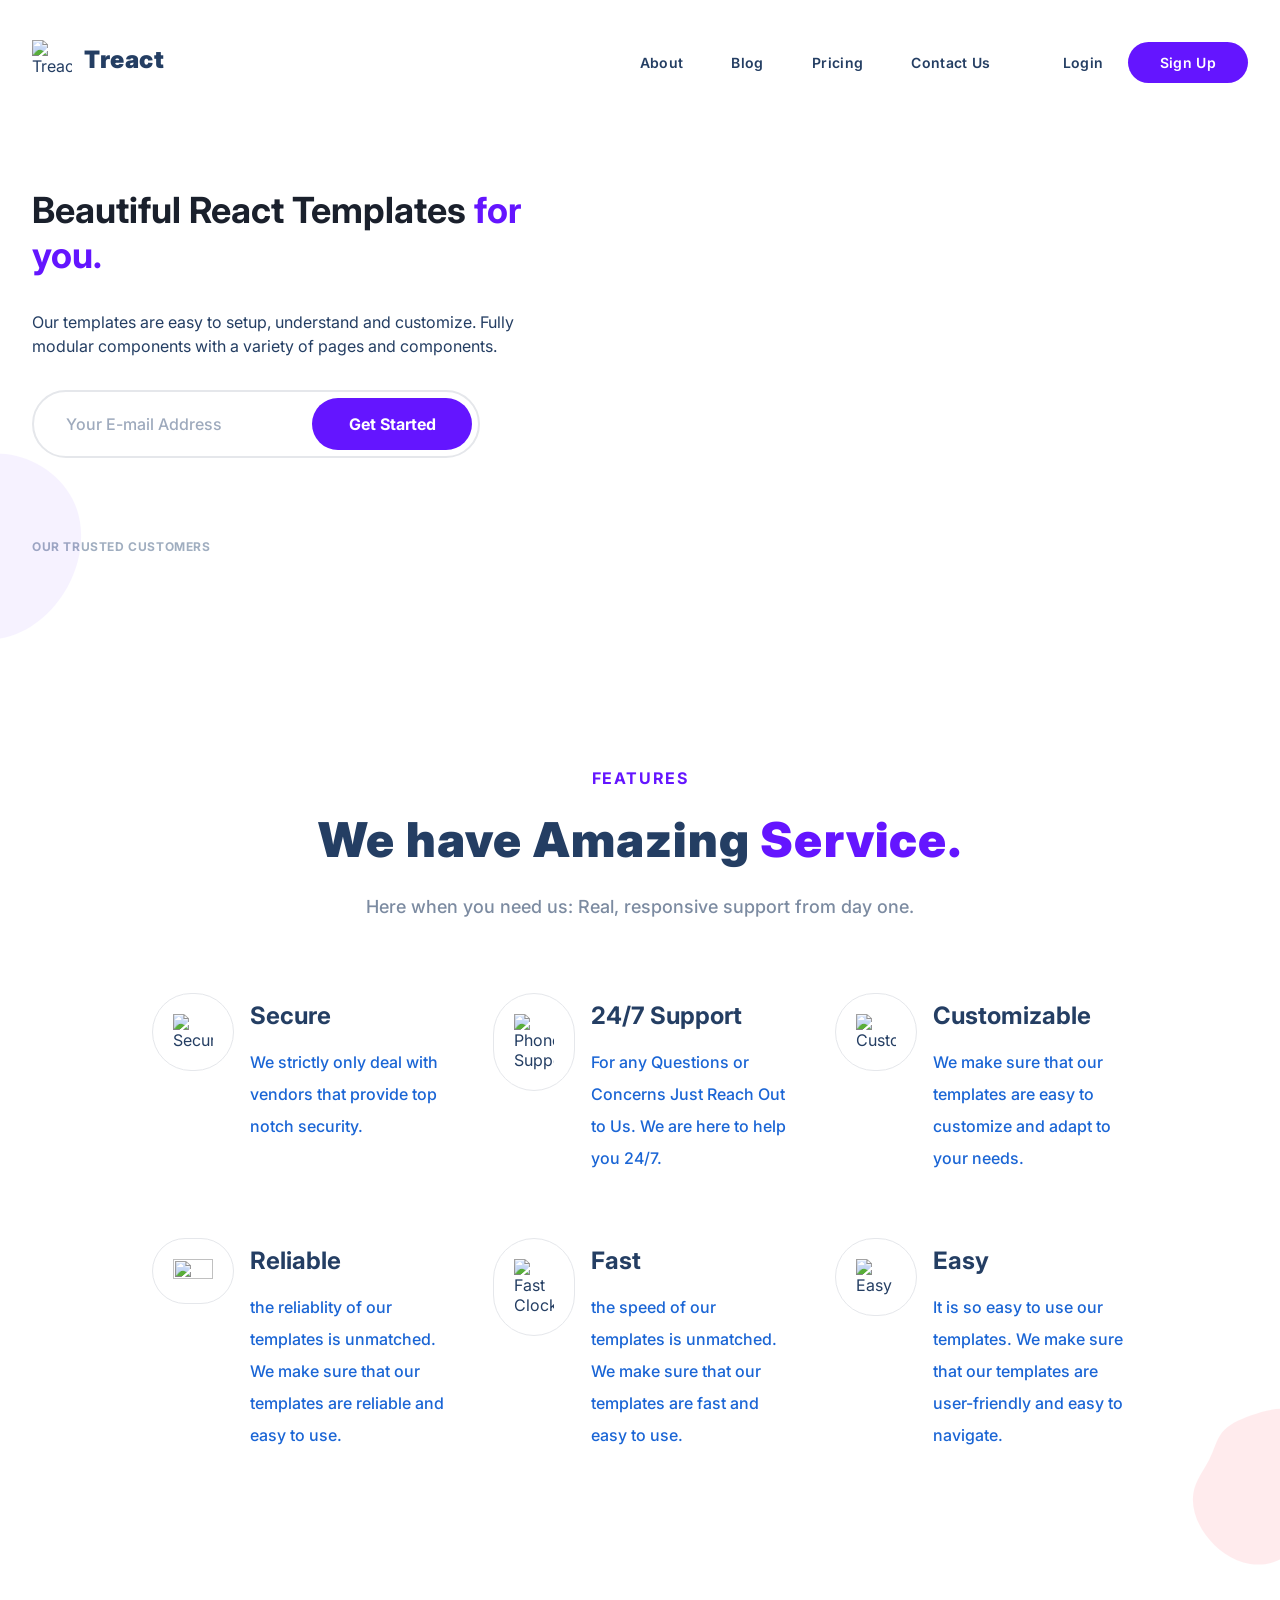
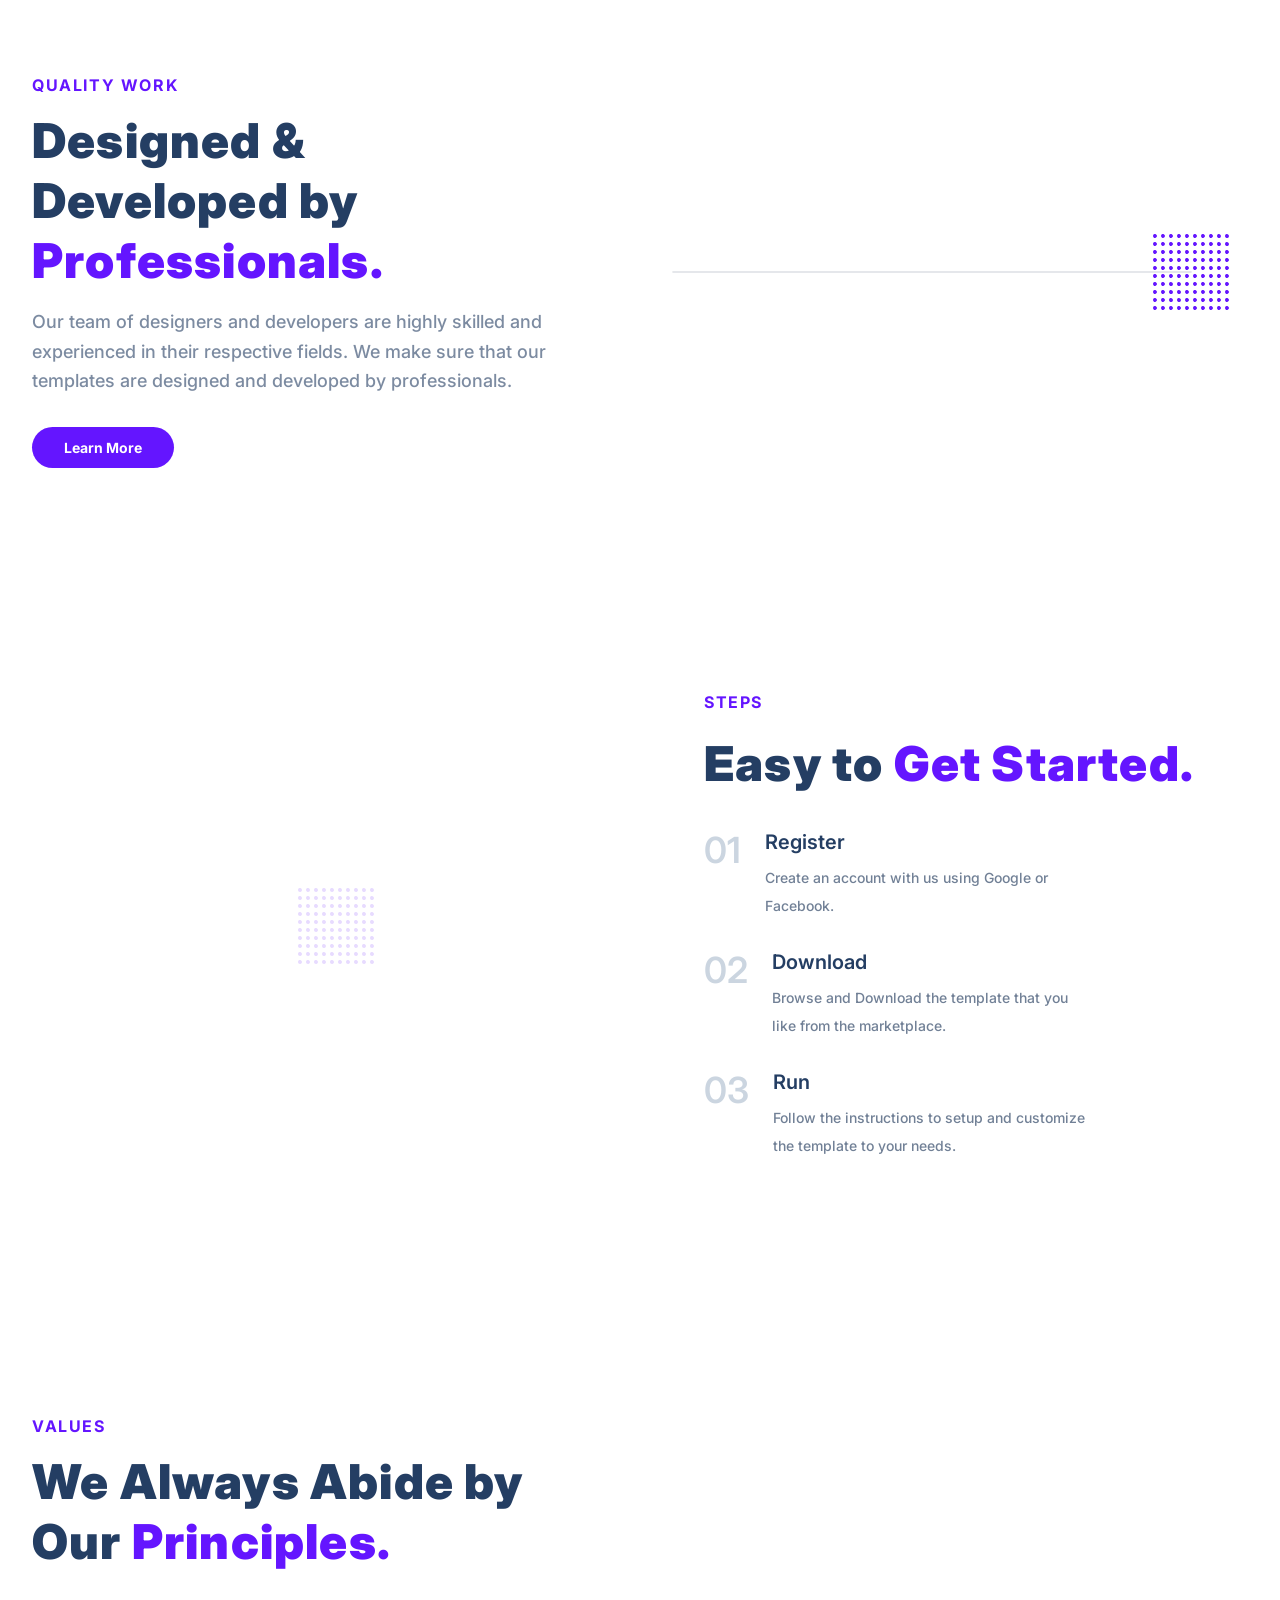
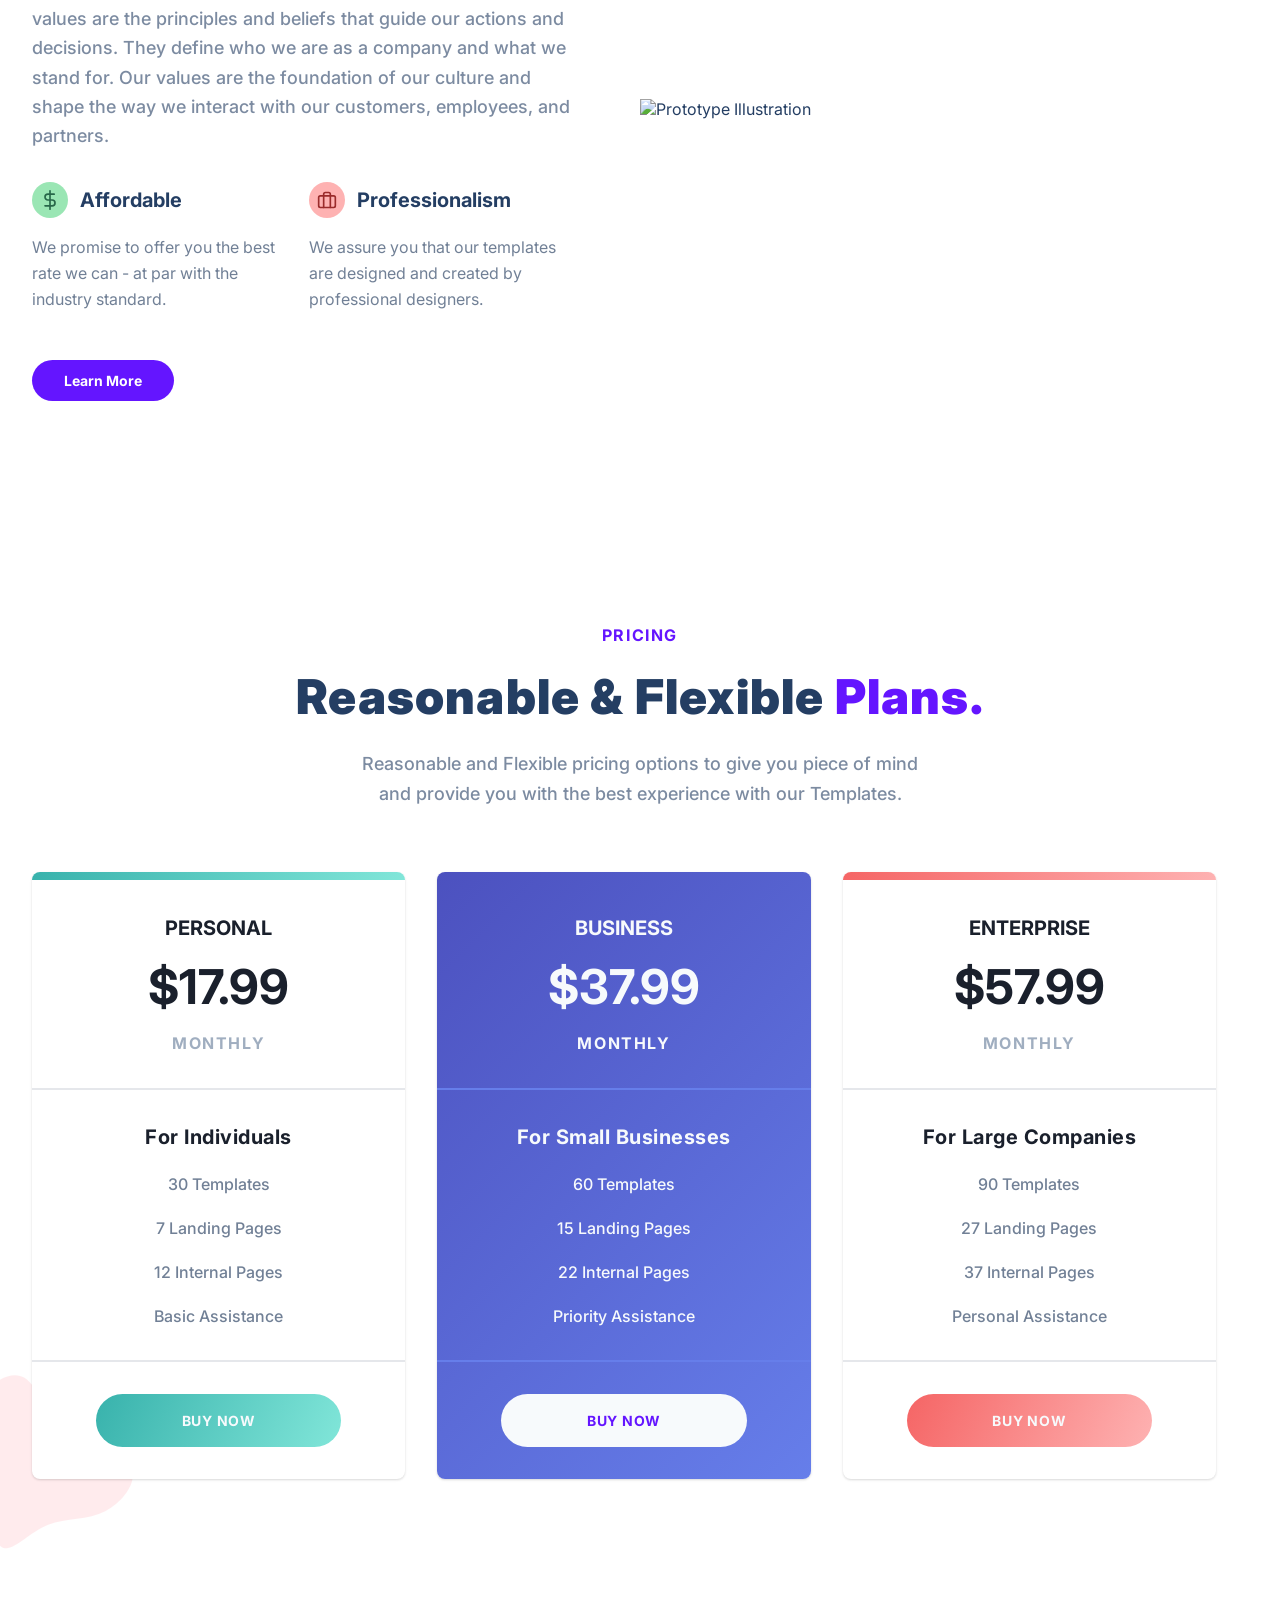
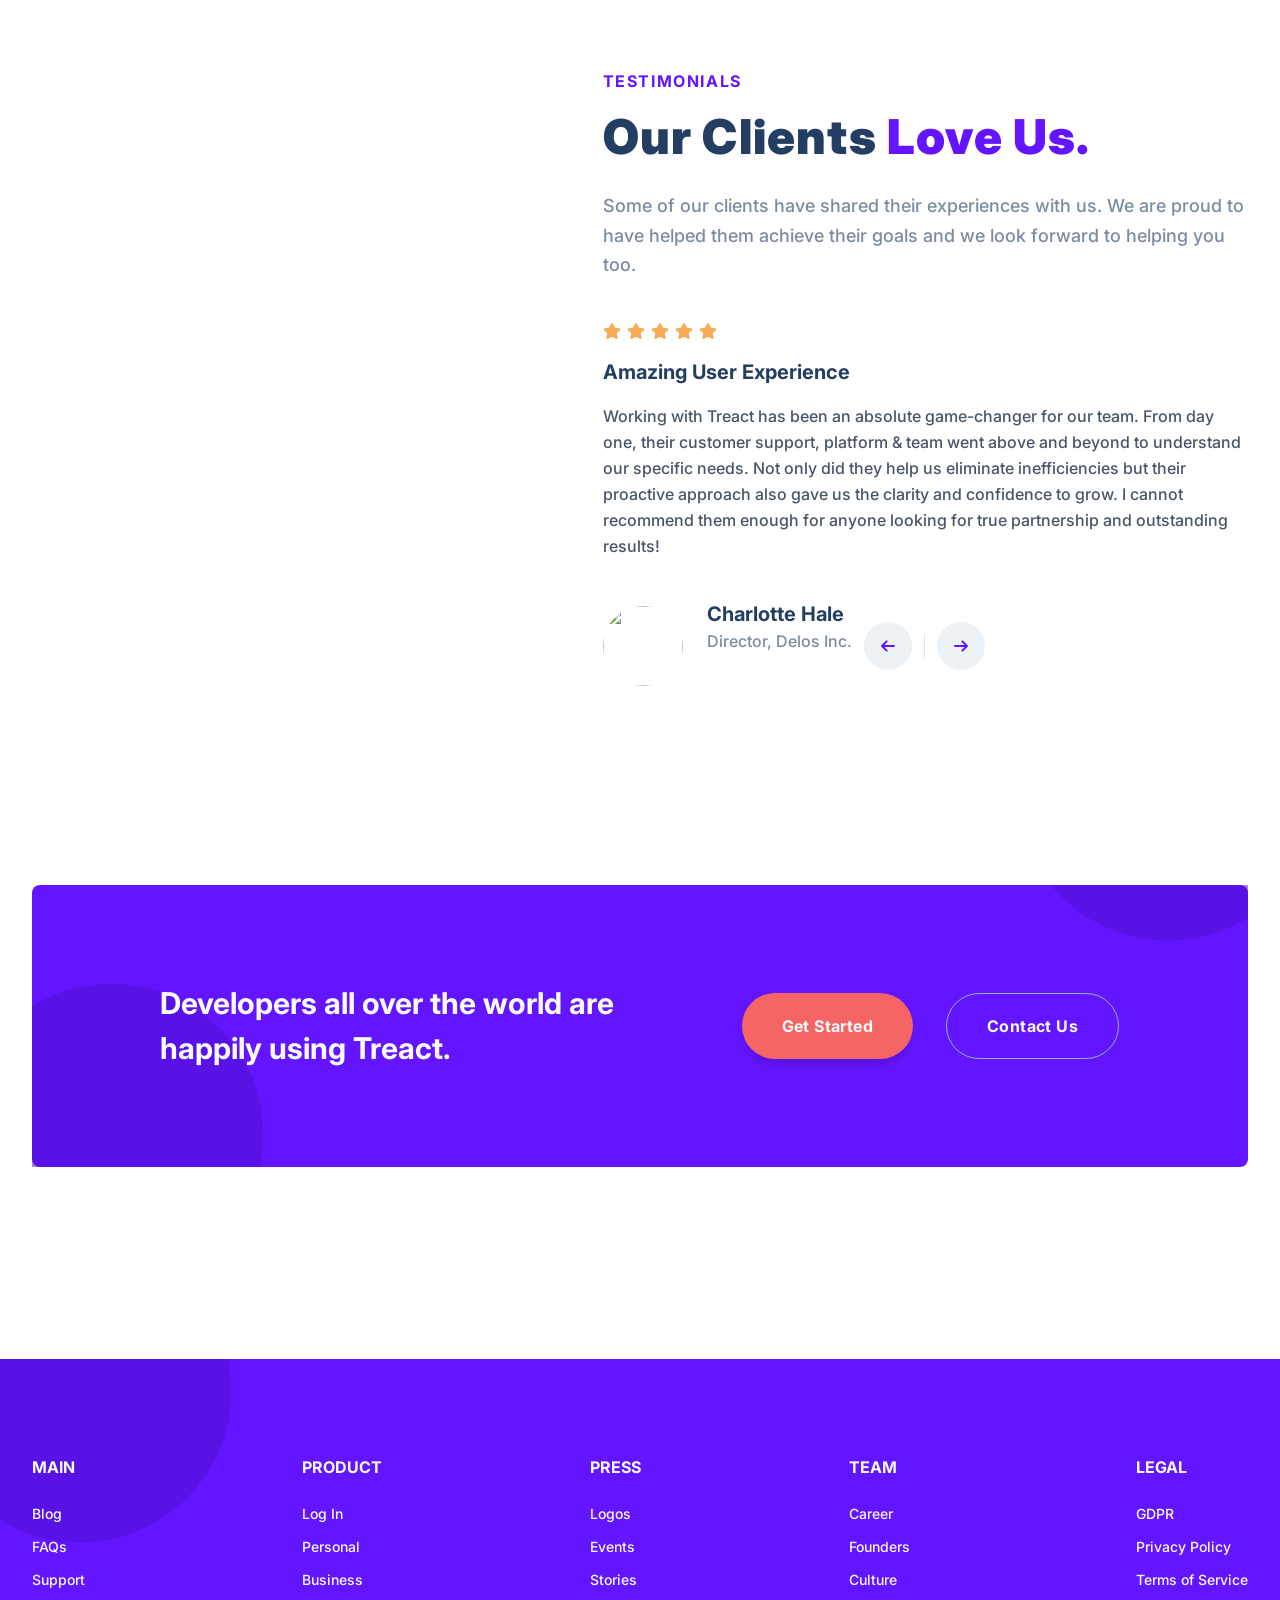
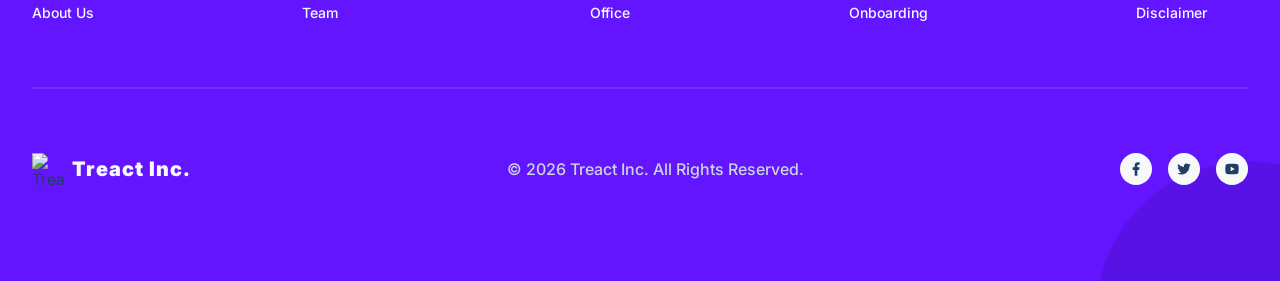
==== commit 4fdc24d0: "your message" ====
--- a/index.html
+++ b/index.html
@@ -328,9 +328,7 @@
 
                         <button class="btn">Learn More</button>
                     </div>
-                    <img class="values__img"
-                         src="https://module-2-fp-example-website.vercel.app/assets/prototype-illustration.21bc4b3f612a2f257c3d361067582485.svg"
-                            alt="Prototype Illustration" class="prototype-illustration">" alt="">
+                    <img class="values__img" src="https://module-2-fp-example-website.vercel.app/assets/prototype-illustration.21bc4b3f612a2f257c3d361067582485.svg" alt="Prototype Illustration">
                 </div>
             </div>
         </section>
